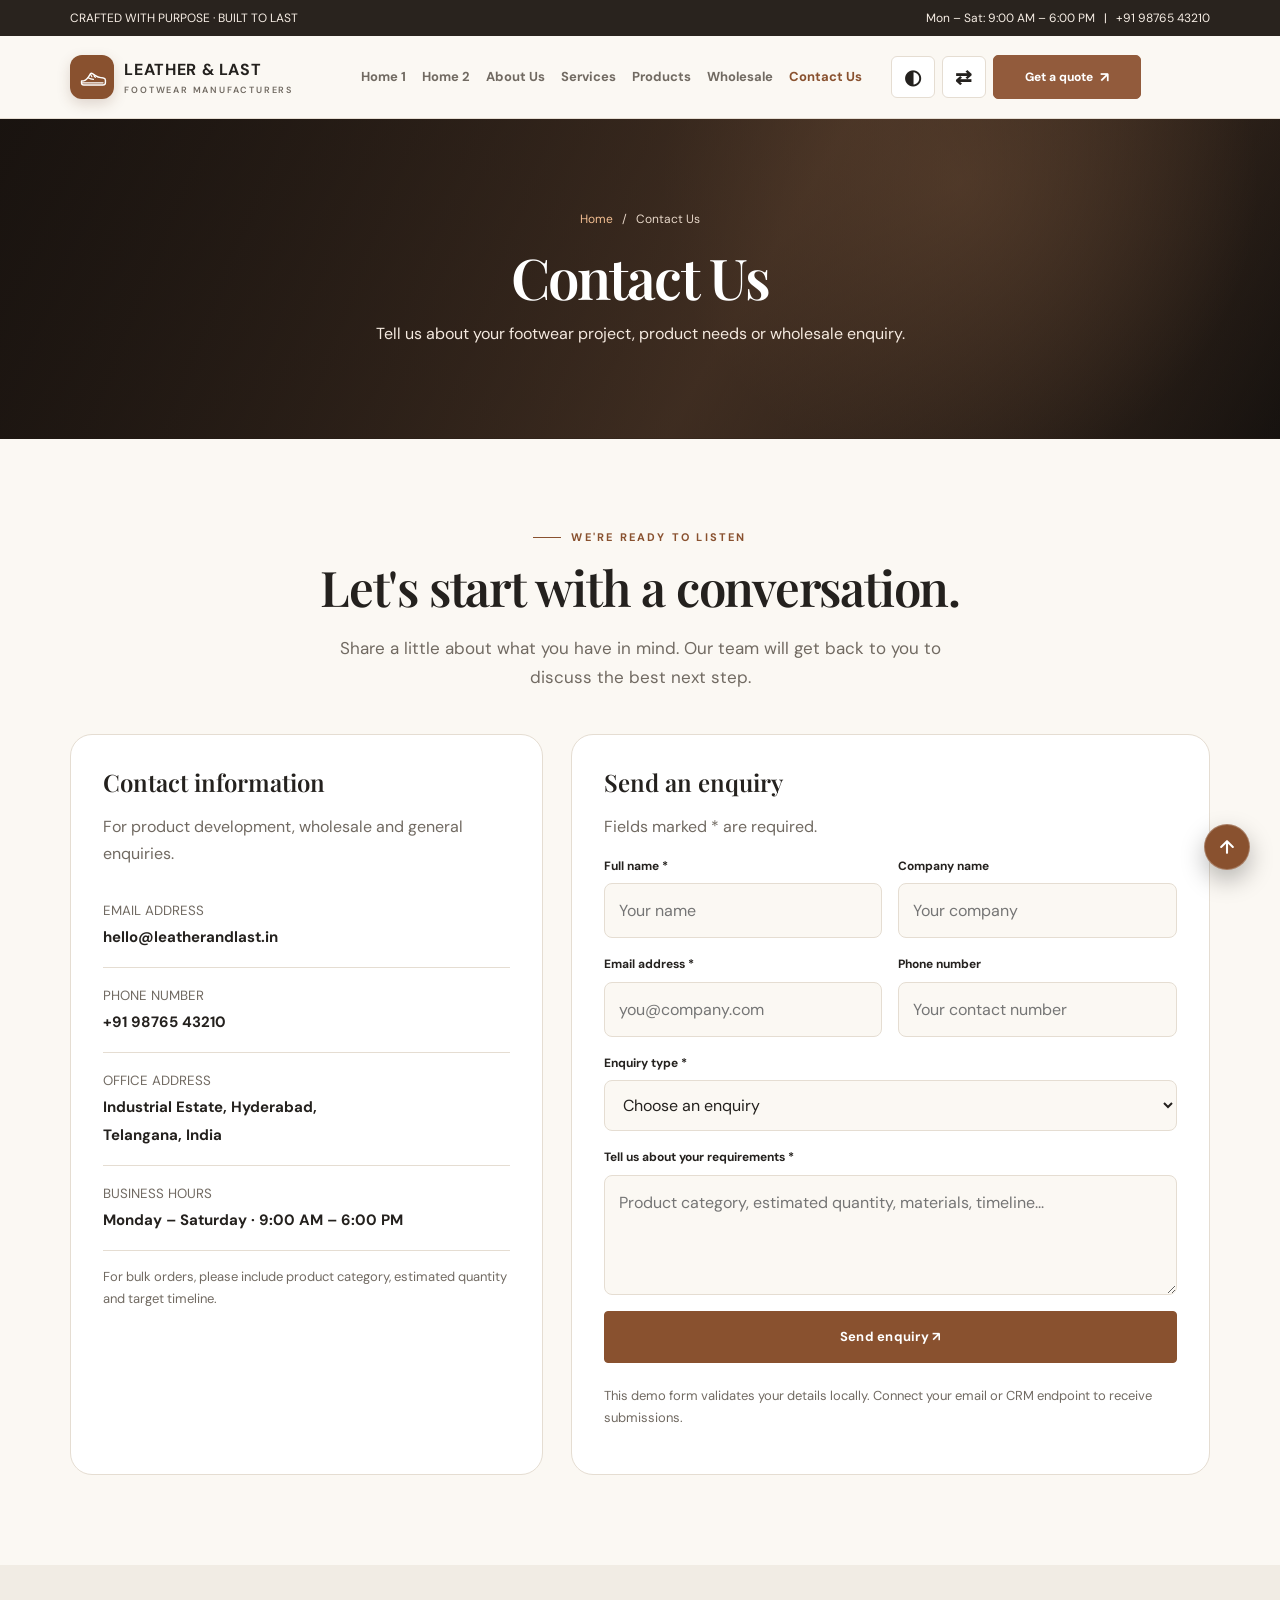
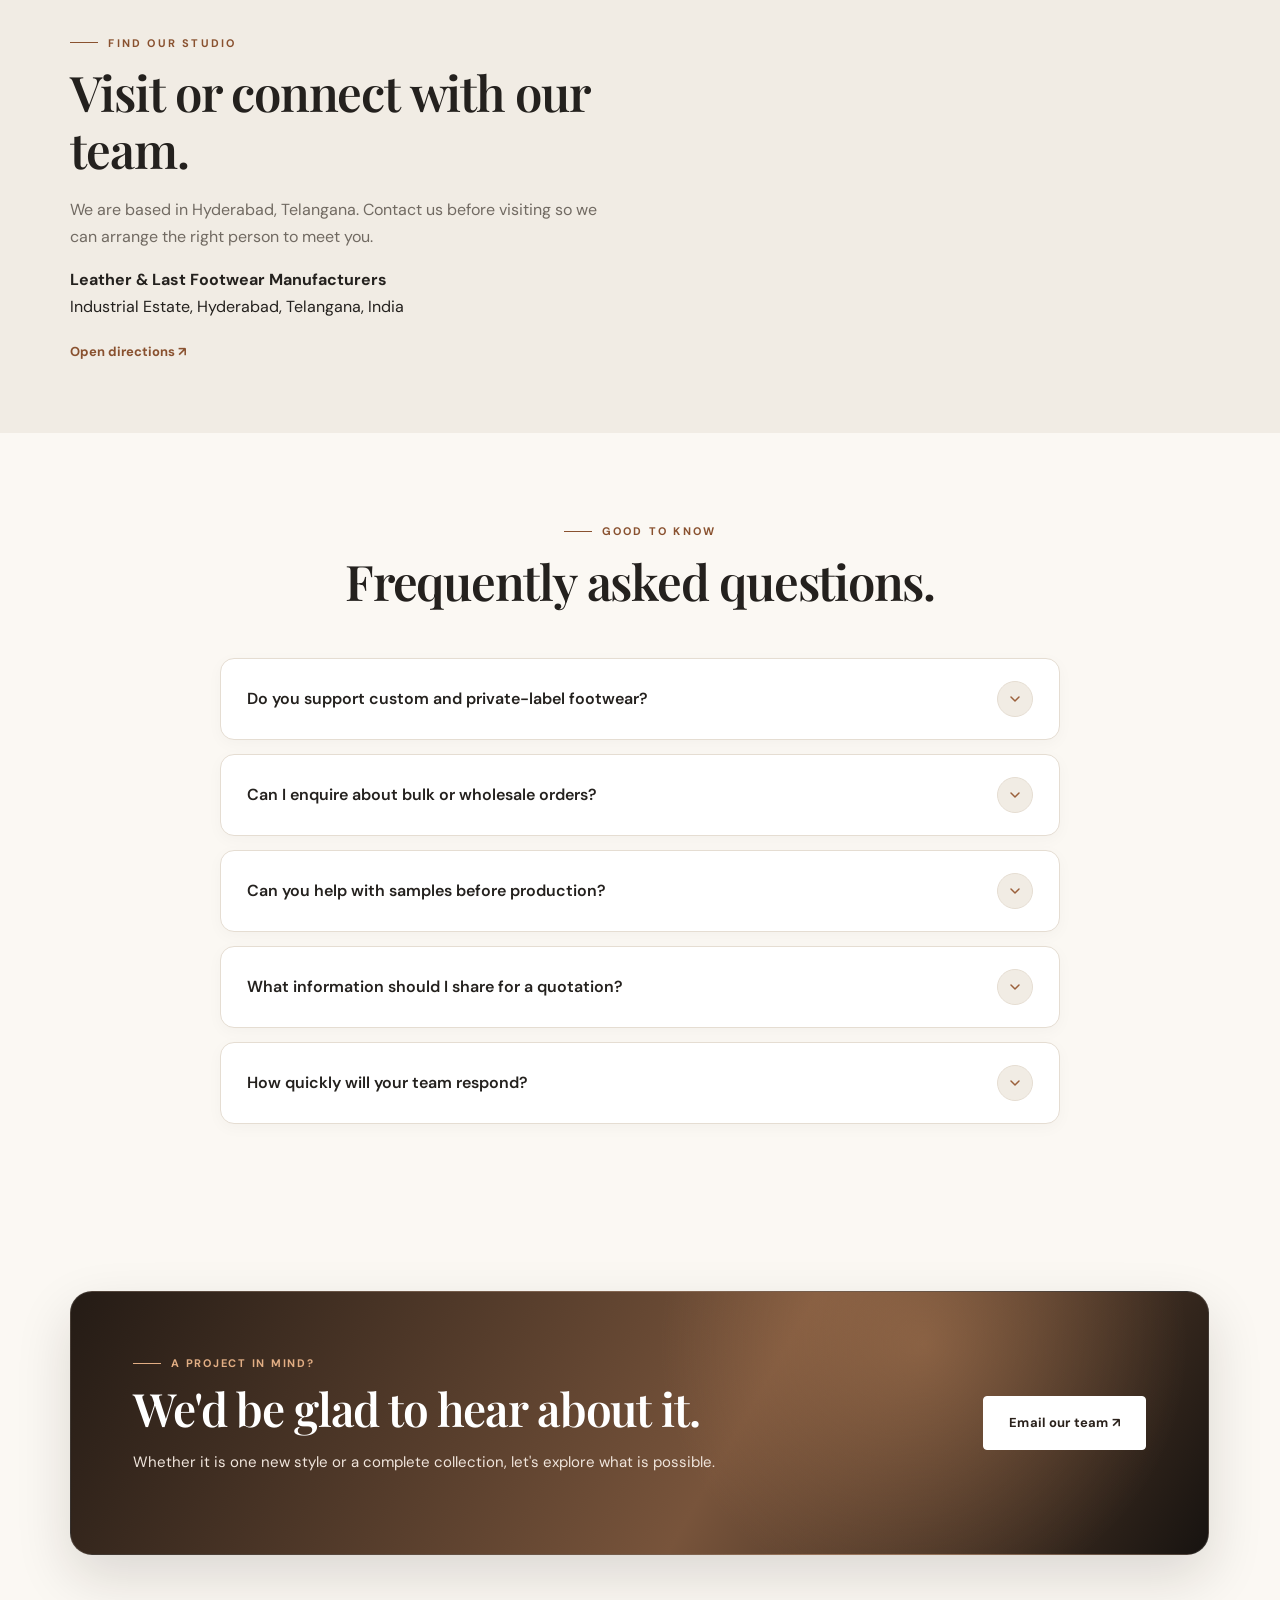
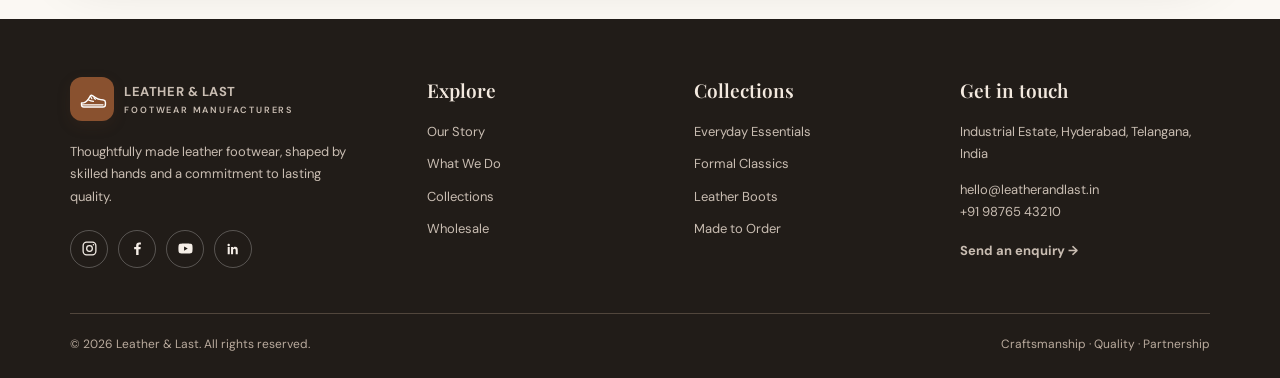
==== contact.html @ 0b6698cc "feat: complete Leather & Last footwear manufacturer website with responsive layouts and curated imag" ====
<!doctype html><html lang="en" dir="ltr"><head><meta charset="utf-8"><meta name="viewport" content="width=device-width,initial-scale=1"><meta name="description" content="Premium leather footwear manufacturer creating crafted collections and wholesale footwear partnerships."><title>Contact Us | Leather &amp; Last</title><link rel="icon" type="image/svg+xml" href="assets/favicon.svg"><link rel="stylesheet" href="assets/style.css"></head><body><div class="topline"><div class="container"><span>CRAFTED WITH PURPOSE · BUILT TO LAST</span><span>Mon – Sat: 9:00 AM – 6:00 PM &nbsp; | &nbsp; +91 98765 43210</span></div></div><header class="header"><div class="container navwrap"><a class="brand" href="index.html"><span class="brandmark" aria-hidden="true"><svg viewBox="0 0 48 48" role="img" focusable="false"><path d="M7 29.5c4.7-.2 8.1-2.4 10.6-6.2l3.1-4.7c.7-1.1 2.1-1.4 3.2-.7l4.7 3.1c2.5 1.7 5.2 2.8 8.2 3.2l4.2.6c1.7.2 3 1.7 3 3.4v3.4c0 2.2-1.8 4-4 4H10.5A3.5 3.5 0 0 1 7 32.1z" fill="none" stroke="currentColor" stroke-width="2.2" stroke-linecap="round" stroke-linejoin="round"/><path d="M17.3 24.2c2.4 1.4 5.3 2.3 8.3 2.6m-4.8-8.1 2.2 4.1m3.3-1.5 2.1 2.4M8.4 32.2h32" fill="none" stroke="currentColor" stroke-width="1.8" stroke-linecap="round"/></svg></span><span>LEATHER &amp; LAST<small>FOOTWEAR MANUFACTURERS</small></span></a><nav class="navlinks" id="navlinks"><a href="index.html" class="">Home 1</a><a href="home-2.html" class="">Home 2</a><a href="about.html" class="">About Us</a><a href="services.html" class="">Services</a><a href="products.html" class="">Products</a><a href="wholesale.html" class="">Wholesale</a><a href="contact.html" class="active">Contact Us</a><div class="nav-menu-tools">
<button class="tool" id="themeBtn" aria-label="Toggle light and dark theme" title="Toggle theme"><span class="tool-symbol" aria-hidden="true">◐</span><span class="tool-label">Theme</span></button>
<button class="tool" id="rtlBtn" aria-label="Switch text direction" title="Switch LTR and RTL"><span class="tool-symbol rtl-symbol" aria-hidden="true">⇄</span><span class="tool-label">LTR / RTL</span></button>
<a class="nav-contact" href="contact.html#contactForm">Get a quote <span>↗</span></a>
</div></nav><div class="navtools"><button class="menu-btn" id="menuBtn" aria-label="Open menu" aria-expanded="false">☰</button></div></div></header><main><section class="page-hero" style="background-image:url('https://images.unsplash.com/photo-1486406146926-c627a92ad1ab?auto=format&fit=crop&w=1800&q=88')"><div class="container"><div class="crumb"><a href="index.html">Home</a> &nbsp; / &nbsp; Contact Us</div><h1 class="display">Contact Us</h1><p>Tell us about your footwear project, product needs or wholesale enquiry.</p></div></section><section class="section"><div class="container"><div class="section-head center"><span class="eyebrow">WE'RE READY TO LISTEN</span><h2 class="h2">Let's start with a conversation.</h2><p class="lead" style="margin:auto">Share a little about what you have in mind. Our team will get back to you to discuss the best next step.</p></div><div class="contact-grid"><aside class="contact-panel"><h3 class="h3">Contact information</h3><p class="muted">For product development, wholesale and general enquiries.</p><div class="contact-item"><small>EMAIL ADDRESS</small><strong>hello@leatherandlast.in</strong></div><div class="contact-item"><small>PHONE NUMBER</small><strong>+91 98765 43210</strong></div><div class="contact-item"><small>OFFICE ADDRESS</small><strong>Industrial Estate, Hyderabad,<br>Telangana, India</strong></div><div class="contact-item"><small>BUSINESS HOURS</small><strong>Monday – Saturday · 9:00 AM – 6:00 PM</strong></div><p class="notice">For bulk orders, please include product category, estimated quantity and target timeline.</p></aside><div class="form-panel"><h3 class="h3">Send an enquiry</h3><p class="muted">Fields marked * are required.</p><form id="contactForm"><div class="form-grid"><div class="field"><label for="name">Full name *</label><input id="name" name="name" required placeholder="Your name"></div><div class="field"><label for="company">Company name</label><input id="company" name="company" placeholder="Your company"></div><div class="field"><label for="email">Email address *</label><input id="email" name="email" type="email" required placeholder="you@company.com"></div><div class="field"><label for="phone">Phone number</label><input id="phone" name="phone" type="tel" placeholder="Your contact number"></div><div class="field full"><label for="type">Enquiry type *</label><select id="type" name="type" required><option value="">Choose an enquiry</option><option>Product development</option><option>Wholesale / bulk order</option><option>Private label manufacturing</option><option>General enquiry</option></select></div><div class="field full"><label for="message">Tell us about your requirements *</label><textarea id="message" name="message" required placeholder="Product category, estimated quantity, materials, timeline..."></textarea></div><div class="field full"><button class="btn" type="submit">Send enquiry ↗</button><p id="formStatus" class="notice" aria-live="polite">This demo form validates your details locally. Connect your email or CRM endpoint to receive submissions.</p></div></div></form></div></div></div></section>
<section class="section tight" style="background:var(--surface2)"><div class="container split"><div><span class="eyebrow">FIND OUR STUDIO</span><h2 class="h2">Visit or connect with our team.</h2><p class="muted">We are based in Hyderabad, Telangana. Contact us before visiting so we can arrange the right person to meet you.</p><p><b>Leather &amp; Last Footwear Manufacturers</b><br>Industrial Estate, Hyderabad, Telangana, India</p><a class="link-arrow" href="https://maps.google.com/?q=Industrial+Estate+Hyderabad+Telangana" target="_blank" rel="noopener">Open directions ↗</a></div><iframe class="mapframe" title="Map showing Hyderabad, Telangana" loading="lazy" src="https://maps.google.com/maps?q=Industrial%20Estate%20Hyderabad%20Telangana&t=&z=12&ie=UTF8&iwloc=&output=embed"></iframe></div></section>
<section class="section"><div class="container"><div class="section-head center"><span class="eyebrow">GOOD TO KNOW</span><h2 class="h2">Frequently asked questions.</h2></div><div class="faq"><details><summary>Do you support custom and private-label footwear?</summary><p>Yes. We can discuss product development based on your design brief, reference sample or early concept, including materials and branding details.</p></details><details><summary>Can I enquire about bulk or wholesale orders?</summary><p>Absolutely. Use the enquiry form and select Wholesale / bulk order. Include the product category, estimated quantity and preferred timeline.</p></details><details><summary>Can you help with samples before production?</summary><p>Sampling and product review can be discussed as part of the development process. Requirements depend on the style and specifications.</p></details><details><summary>What information should I share for a quotation?</summary><p>Share product references, materials, size range, estimated quantities, target market and expected delivery window.</p></details><details><summary>How quickly will your team respond?</summary><p>We aim to respond during business hours. Response time may vary depending on the details and scope of your enquiry.</p></details></div></div></section>
<section class="section tight"><div class="container"><div class="cta reveal" style="background-image:linear-gradient(105deg,rgba(25,18,14,.94),rgba(25,18,14,.70)),url('https://images.pexels.com/photos/3184465/pexels-photo-3184465.jpeg?auto=compress&cs=tinysrgb&w=1800');background-position:center;background-size:cover"><div><span class="eyebrow">A PROJECT IN MIND?</span><h2 class="h2" style="color:white">We'd be glad to hear about it.</h2><p>Whether it is one new style or a complete collection, let's explore what is possible.</p></div><a class="btn light" href="mailto:hello@leatherandlast.in">Email our team ↗</a></div></div></section></main><footer class="footer"><div class="container"><div class="footer-grid"><div><a class="brand" href="index.html"><span class="brandmark" aria-hidden="true"><svg viewBox="0 0 48 48" role="img" focusable="false"><path d="M7 29.5c4.7-.2 8.1-2.4 10.6-6.2l3.1-4.7c.7-1.1 2.1-1.4 3.2-.7l4.7 3.1c2.5 1.7 5.2 2.8 8.2 3.2l4.2.6c1.7.2 3 1.7 3 3.4v3.4c0 2.2-1.8 4-4 4H10.5A3.5 3.5 0 0 1 7 32.1z" fill="none" stroke="currentColor" stroke-width="2.2" stroke-linecap="round" stroke-linejoin="round"/><path d="M17.3 24.2c2.4 1.4 5.3 2.3 8.3 2.6m-4.8-8.1 2.2 4.1m3.3-1.5 2.1 2.4M8.4 32.2h32" fill="none" stroke="currentColor" stroke-width="1.8" stroke-linecap="round"/></svg></span><span>LEATHER &amp; LAST<small style="color:#c9bdb2">FOOTWEAR MANUFACTURERS</small></span></a><p style="max-width:290px;margin-top:20px">Thoughtfully made leather footwear, shaped by skilled hands and a commitment to lasting quality.</p><div class="footer-social" aria-label="Social media">
<a href="https://www.instagram.com/" target="_blank" rel="noopener" aria-label="Instagram" title="Instagram"><svg viewBox="0 0 24 24" aria-hidden="true"><rect x="3" y="3" width="18" height="18" rx="5" fill="none" stroke="currentColor" stroke-width="1.8"/><circle cx="12" cy="12" r="4" fill="none" stroke="currentColor" stroke-width="1.8"/><circle cx="17.6" cy="6.7" r="1.1" fill="currentColor"/></svg></a>
<a href="https://www.facebook.com/" target="_blank" rel="noopener" aria-label="Facebook" title="Facebook"><svg viewBox="0 0 24 24" aria-hidden="true"><path fill="currentColor" d="M13.5 21v-8h2.7l.4-3.1h-3.1v-2c0-.9.3-1.5 1.6-1.5h1.7V3.6c-.3 0-1.3-.1-2.5-.1-2.5 0-4.2 1.5-4.2 4.3v2.1H7.3V13h2.8v8z"/></svg></a>
<a href="https://www.youtube.com/" target="_blank" rel="noopener" aria-label="YouTube" title="YouTube"><svg viewBox="0 0 24 24" aria-hidden="true"><path fill="currentColor" d="M21.58 7.19a2.5 2.5 0 0 0-1.76-1.77C18.26 5 12 5 12 5s-6.26 0-7.82.42A2.5 2.5 0 0 0 2.42 7.19C2 8.76 2 12 2 12s0 3.24.42 4.81a2.5 2.5 0 0 0 1.76 1.77C5.74 19 12 19 12 19s6.26 0 7.82-.42a2.5 2.5 0 0 0 1.76-1.77C22 15.24 22 12 22 12s0-3.24-.42-4.81zM10 15V9l5.2 3z"/></svg></a>
<a href="https://www.linkedin.com/" target="_blank" rel="noopener" aria-label="LinkedIn" title="LinkedIn"><svg viewBox="0 0 24 24" aria-hidden="true"><path fill="currentColor" d="M5.2 8.7a1.7 1.7 0 1 0 0-3.4 1.7 1.7 0 0 0 0 3.4ZM3.8 10h2.9v10H3.8zm4.7 0h2.8v1.4h.1c.4-.8 1.4-1.7 2.9-1.7 3.1 0 3.7 2 3.7 4.6V20h-2.9v-5.1c0-1.2 0-2.7-1.7-2.7s-2 1.3-2 2.6V20H8.5z"/></svg></a>
</div></div><div><h3>Explore</h3><div class="footer-links"><a href="about.html">Our Story</a><a href="services.html">What We Do</a><a href="products.html">Collections</a><a href="wholesale.html">Wholesale</a></div></div><div><h3>Collections</h3><div class="footer-links"><a href="products.html">Everyday Essentials</a><a href="products.html">Formal Classics</a><a href="products.html">Leather Boots</a><a href="products.html">Made to Order</a></div></div><div><h3>Get in touch</h3><p>Industrial Estate, Hyderabad, Telangana, India</p><p>hello@leatherandlast.in<br>+91 98765 43210</p><a class="link-arrow" href="contact.html">Send an enquiry →</a></div></div><div class="footer-bottom"><span>© 2026 Leather &amp; Last. All rights reserved.</span><span>Craftsmanship · Quality · Partnership</span><button class="back-to-top" type="button" aria-label="Back to top" title="Back to top"><svg viewBox="0 0 24 24" aria-hidden="true" fill="none" stroke="currentColor" stroke-width="2.5" stroke-linecap="round" stroke-linejoin="round"><path d="M12 19V5m-7 7 7-7 7 7"/></svg></button></div></div></footer><script src="assets/script.js"></script></body></html>
---- assets/style.css ----
@import url('https://fonts.googleapis.com/css2?family=DM+Sans:wght@400;500;600;700&family=Playfair+Display:wght@500;600;700&display=swap');
:root{--bg:#fbf8f3;--surface:#fff;--surface2:#f1ece4;--text:#24211e;--muted:#716a62;--line:#e5ddd2;--accent:#9b603b;--accent2:#c58b5f;--nav:#fbf8f3;--shadow:0 18px 50px rgba(45,31,20,.10);--radius:22px}*{box-sizing:border-box}html{scroll-behavior:smooth;scroll-padding-top:90px}body{margin:0;background:var(--bg);color:var(--text);font:16px/1.7 'DM Sans',sans-serif;transition:background .25s,color .25s}body.dark{--bg:#171614;--surface:#22201d;--surface2:#2b2824;--text:#f6f0e8;--muted:#c0b5a8;--line:#3c3731;--nav:#1c1a17;--shadow:0 18px 50px rgba(0,0,0,.28);--accent:#d39a70;--accent2:#e3b28d}body[dir=rtl]{font-family:'DM Sans',sans-serif}a{color:inherit;text-decoration:none}img{display:block;max-width:100%;width:100%;object-fit:cover}button,input,textarea,select{font:inherit}.container{width:min(1160px,calc(100% - 44px));margin:auto}.topline{background:#29231e;color:#f7eee5;font-size:12px;padding:8px 0}.topline .container{display:flex;justify-content:space-between;gap:20px}.header{position:sticky;top:0;z-index:50;background:var(--nav);border-bottom:1px solid var(--line);backdrop-filter:blur(16px)}.navwrap{height:82px;display:flex;align-items:center;justify-content:space-between;gap:20px}.brand{display:flex;align-items:center;gap:11px;font-weight:700;letter-spacing:.04em}.brandmark{width:42px;height:42px;border-radius:50%;display:grid;place-items:center;background:var(--accent);color:white;font-family:Georgia;font-size:21px}.brand small{display:block;font-size:9px;letter-spacing:.2em;color:var(--muted);font-weight:600}.navlinks{display:flex;align-items:center;gap:24px;font-size:13px;font-weight:700}.navlinks a{color:var(--muted);transition:.2s}.navlinks a:hover,.navlinks a.active{color:var(--accent)}.navtools{display:flex;align-items:center;gap:8px}.tool,.menu-btn{border:1px solid var(--line);background:var(--surface);color:var(--text);border-radius:50px;padding:9px 12px;cursor:pointer;font-size:12px}.menu-btn{display:none}.btn{display:inline-flex;align-items:center;justify-content:center;gap:10px;padding:14px 22px;border-radius:4px;background:var(--accent);color:#fff;border:1px solid var(--accent);font-weight:700;font-size:13px;letter-spacing:.02em;transition:.25s;cursor:pointer}.btn:hover{background:var(--text);border-color:var(--text);transform:translateY(-2px)}.btn.outline{background:transparent;color:var(--text);border-color:var(--line)}.btn.light{background:#fff;color:#2a211b;border-color:#fff}.eyebrow{color:var(--accent);font-size:11px;font-weight:700;letter-spacing:.2em;text-transform:uppercase;display:flex;align-items:center;gap:10px}.eyebrow:before{content:'';width:28px;height:1px;background:currentColor}.center{text-align:center}.center .eyebrow{justify-content:center}.display{font:600 clamp(42px,6vw,76px)/1.08 'Playfair Display',serif;letter-spacing:-.035em;margin:18px 0}.h2{font:600 clamp(32px,4vw,49px)/1.16 'Playfair Display',serif;letter-spacing:-.025em;margin:12px 0 18px}.h3{font:600 24px/1.25 'Playfair Display',serif;margin:0 0 10px}.lead{font-size:17px;color:var(--muted);max-width:650px}.muted{color:var(--muted)}.section{padding:94px 0}.section.tight{padding:66px 0}.section-head{max-width:720px;margin-bottom:42px}.section-head.center{margin-left:auto;margin-right:auto}.hero{min-height:680px;display:flex;align-items:center;position:relative;color:white;background-size:cover;background-position:center;isolation:isolate}.hero:before{content:'';position:absolute;inset:0;background:linear-gradient(90deg,rgba(20,16,13,.82),rgba(20,16,13,.22));z-index:-1}.hero-content{max-width:710px;padding:100px 0}.hero .eyebrow{color:#e7b58d}.hero p{color:#eee2d7;max-width:560px;font-size:18px;margin:22px 0 32px}.hero .display{max-width:760px}.hero-actions{display:flex;gap:12px;flex-wrap:wrap}.hero-note{position:absolute;right:5%;bottom:44px;border-left:1px solid rgba(255,255,255,.55);padding-left:18px;font-size:12px;color:#f2e8df}.grid{display:grid;gap:24px}.grid.two{grid-template-columns:repeat(2,1fr)}.grid.three{grid-template-columns:repeat(3,1fr)}.grid.four{grid-template-columns:repeat(4,1fr)}.split{display:grid;grid-template-columns:1fr 1fr;gap:70px;align-items:center}.photo{border-radius:var(--radius);overflow:hidden;position:relative;box-shadow:var(--shadow)}.photo img{height:100%;min-height:390px;transition:transform .7s}.photo:hover img{transform:scale(1.04)}.photo.tall img{min-height:560px}.photo-caption{position:absolute;bottom:18px;left:18px;background:rgba(25,20,16,.82);color:white;padding:12px 16px;font-size:12px;letter-spacing:.06em}.card{background:var(--surface);border:1px solid var(--line);border-radius:var(--radius);overflow:hidden;box-shadow:var(--shadow);transition:transform .3s,border .3s}.card:hover{transform:translateY(-7px);border-color:var(--accent2)}.card img{height:245px}.card-body{padding:24px}.card-body p{color:var(--muted);margin:0 0 16px}.tag{font-size:10px;text-transform:uppercase;letter-spacing:.15em;color:var(--accent);font-weight:700}.link-arrow{color:var(--accent);font-size:13px;font-weight:700}.statband{background:var(--surface2);border-block:1px solid var(--line)}.stats{display:grid;grid-template-columns:repeat(4,1fr);gap:20px;padding:35px 0}.stat strong{font:600 42px 'Playfair Display';display:block}.stat span{font-size:12px;color:var(--muted);text-transform:uppercase;letter-spacing:.1em}.quote{font:italic 23px/1.5 'Playfair Display';max-width:800px;margin:0 auto 22px}.avatar{width:46px;height:46px;border-radius:50%;object-fit:cover}.testimonial{padding:36px;background:var(--surface2);border-radius:var(--radius);text-align:center}.cta{background:linear-gradient(110deg,rgba(31,23,18,.92),rgba(31,23,18,.62)),url(https://images.unsplash.com/photo-1586528116311-ad8dd3c8310d?auto=format&fit=crop&w=1200&q=85) center/cover;color:white;border-radius:var(--radius);padding:58px;display:flex;justify-content:space-between;align-items:center;gap:30px}.cta p{color:#e7d8cb;max-width:550px}.page-hero{min-height:350px;display:grid;place-items:center;text-align:center;color:white;background-size:cover;background-position:center;position:relative;isolation:isolate}.page-hero:before{content:'';position:absolute;inset:0;background:rgba(25,18,13,.66);z-index:-1}.page-hero .display{font-size:clamp(40px,5vw,60px);margin:10px 0}.crumb{font-size:12px;color:#e7d7c9}.crumb a{color:#f1bd91}.process{display:grid;grid-template-columns:repeat(4,1fr);gap:18px}.step{padding:26px;border-top:2px solid var(--accent);background:var(--surface)}.step b{font:600 34px 'Playfair Display';color:var(--accent2)}.step p{color:var(--muted);font-size:14px}.feature{display:flex;gap:17px;padding:20px 0;border-bottom:1px solid var(--line)}.feature-icon{width:48px;height:48px;flex:none;border-radius:50%;background:var(--surface2);display:grid;place-items:center;color:var(--accent);font-size:20px}.feature h3{font-size:18px;margin:0 0 5px}.feature p{margin:0;color:var(--muted);font-size:14px}.faq{max-width:850px;margin:auto}.faq details{background:var(--surface);border:1px solid var(--line);border-radius:12px;margin:12px 0;padding:19px 22px}.faq summary{font-weight:700;cursor:pointer}.faq details p{color:var(--muted);margin-bottom:0}.contact-grid{display:grid;grid-template-columns:.85fr 1.15fr;gap:28px}.contact-panel,.form-panel{background:var(--surface);border:1px solid var(--line);border-radius:var(--radius);padding:32px}.contact-item{padding:17px 0;border-bottom:1px solid var(--line)}.contact-item small{color:var(--muted);display:block}.contact-item strong{font-size:15px}.form-grid{display:grid;grid-template-columns:1fr 1fr;gap:16px}.field{display:flex;flex-direction:column;gap:7px}.field.full{grid-column:1/-1}.field label{font-size:12px;font-weight:700}.field input,.field textarea,.field select{width:100%;padding:13px 14px;border-radius:8px;border:1px solid var(--line);background:var(--bg);color:var(--text);outline:none}.field input:focus,.field textarea:focus{border-color:var(--accent)}.field textarea{min-height:120px;resize:vertical}.mapframe{width:100%;height:340px;border:0;border-radius:var(--radius);filter:grayscale(.25)}.footer{background:#211c18;color:#f3e9df;padding:68px 0 24px}.footer-grid{display:grid;grid-template-columns:1.4fr 1fr 1fr 1.1fr;gap:40px}.footer p,.footer a{color:#c9bdb2;font-size:13px}.footer h3{font:600 19px 'Playfair Display';margin:0 0 18px}.footer-links{display:grid;gap:10px}.footer-bottom{border-top:1px solid #51463c;margin-top:45px;padding-top:20px;display:flex;justify-content:space-between;color:#b9aa9d;font-size:12px}.reveal{opacity:0;transform:translateY(22px);transition:opacity .7s,transform .7s}.reveal.visible{opacity:1;transform:none}.badge{display:inline-block;background:var(--surface2);padding:6px 10px;border-radius:50px;font-size:11px;color:var(--accent);font-weight:700}.product-price{color:var(--accent);font-weight:700}.image-strip{display:grid;grid-template-columns:1.3fr .8fr .8fr;gap:15px}.image-strip img{height:260px;border-radius:15px}.image-strip img:first-child{height:360px}.notice{margin-top:15px;font-size:13px;color:var(--muted)}
@media(max-width:1000px){.navlinks{gap:13px;font-size:12px}.navtools .tool{padding:8px}.split{gap:35px}.footer-grid{grid-template-columns:repeat(2,1fr)}}
@media(max-width:780px){.topline{display:none}.navwrap{height:72px}.menu-btn{display:inline-flex}.navlinks{display:none;position:absolute;top:72px;left:0;right:0;background:var(--nav);padding:18px 24px 25px;border-bottom:1px solid var(--line);flex-direction:column;align-items:stretch;gap:0;box-shadow:var(--shadow)}.navlinks.open{display:flex}.navlinks a{padding:12px 0;border-bottom:1px solid var(--line)}.navtools{margin-left:auto}.navtools .tool{font-size:11px}.hero{min-height:600px}.hero-content{padding:75px 0}.hero-note{display:none}.section{padding:70px 0}.grid.three,.grid.four{grid-template-columns:repeat(2,1fr)}.split{grid-template-columns:1fr;gap:30px}.photo img,.photo.tall img{min-height:300px;max-height:420px}.stats{grid-template-columns:repeat(2,1fr)}.process{grid-template-columns:repeat(2,1fr)}.contact-grid{grid-template-columns:1fr}.cta{padding:35px;display:block}.cta .btn{margin-top:10px}.page-hero{min-height:300px}}
@media(max-width:520px){.container{width:min(100% - 30px,1160px)}.brand{font-size:12px}.brandmark{width:36px;height:36px}.navtools{gap:5px}.navtools .tool{padding:8px}.grid.two,.grid.three,.grid.four{grid-template-columns:1fr}.card img{height:230px}.display{font-size:43px}.hero p{font-size:16px}.hero-actions .btn{width:100%}.stats{gap:10px}.stat strong{font-size:34px}.process{grid-template-columns:1fr}.form-grid{grid-template-columns:1fr}.field.full{grid-column:auto}.footer-grid{grid-template-columns:1fr;gap:28px}.footer-bottom{display:block;line-height:2}.image-strip{grid-template-columns:1fr 1fr}.image-strip img,.image-strip img:first-child{height:180px}.image-strip img:first-child{grid-column:1/-1}.contact-panel,.form-panel{padding:23px}.section-head{margin-bottom:28px}}
body[dir=rtl] .eyebrow:before{order:2}body[dir=rtl] .hero:before{background:linear-gradient(270deg,rgba(20,16,13,.82),rgba(20,16,13,.22))}body[dir=rtl] .photo-caption{left:auto;right:18px}body[dir=rtl] .hero-note{right:auto;left:5%;border-left:0;border-right:1px solid rgba(255,255,255,.55);padding-left:0;padding-right:18px}body[dir=rtl] .brand{letter-spacing:0}

/* PREMIUM REFINEMENT LAYER */
:root{--accent:#89512f;--accent2:#c58b5f}
body.dark{--accent:#dfa77f;--accent2:#efc39f}
.hero{overflow:hidden;background-attachment:scroll}
.hero:after{content:"";position:absolute;inset:0;z-index:-1;pointer-events:none;background:linear-gradient(135deg,rgba(12,10,8,.22),transparent 55%)}
.hero-content{position:relative;z-index:1}
.hero-content .eyebrow{animation:fadeSlide .8s both}
.hero-title-one{animation:heroRise 1.05s cubic-bezier(.2,.8,.2,1) .12s both;text-wrap:balance;text-shadow:0 8px 34px rgba(0,0,0,.26)}
.hero-title-two{animation:heroReveal 1.2s cubic-bezier(.16,1,.3,1) .12s both;text-wrap:balance;text-shadow:0 10px 42px rgba(0,0,0,.3)}
.hero-content p{animation:fadeSlide .9s .35s both}
.hero-actions{animation:fadeSlide .9s .48s both}
@keyframes heroRise{from{opacity:0;transform:translateY(55px) scale(.97);filter:blur(8px)}to{opacity:1;transform:none;filter:blur(0)}}
@keyframes heroReveal{0%{opacity:0;clip-path:inset(0 0 100% 0);transform:translateY(25px)}100%{opacity:1;clip-path:inset(0);transform:none}}
@keyframes fadeSlide{from{opacity:0;transform:translateY(18px)}to{opacity:1;transform:none}}
.brand-promise{background:#211c18;color:#f4e8dc;padding:16px 0;letter-spacing:.16em;font-size:10px;font-weight:700}
.brand-promise .container{display:flex;justify-content:center;align-items:center;gap:32px;flex-wrap:wrap}
.brand-promise i{height:4px;width:4px;background:#c58b5f;border-radius:50%}
.brand-promise.alt{background:var(--surface2);color:var(--text);border-bottom:1px solid var(--line)}
.reveal{transition-delay:var(--reveal-delay,0ms);will-change:transform,opacity}
.card img,.photo img,.service-feature img{filter:saturate(1.04) contrast(1.02)}
.card:hover img{transform:scale(1.055)}
.product-toolbar{display:flex;justify-content:space-between;align-items:center;gap:20px;margin:0 0 28px;padding:20px 24px;border:1px solid var(--line);border-radius:16px;background:var(--surface2)}
.product-toolbar p{margin:4px 0 0;font-size:13px}
.product-image{position:relative;overflow:hidden;background:linear-gradient(135deg,#b58b6b,#33251d)}
.product-image img{height:270px;transition:transform .8s cubic-bezier(.2,.7,.2,1)}
.product-card:hover .product-image img{transform:scale(1.07)}
.product-index{position:absolute;top:16px;left:16px;background:rgba(27,21,17,.82);color:#fff;border:1px solid rgba(255,255,255,.25);padding:7px 11px;font-size:10px;letter-spacing:.14em}
.product-actions{display:flex;justify-content:space-between;align-items:center;gap:12px;flex-wrap:wrap;margin-top:20px}
.product-actions .btn{padding:11px 15px;font-size:12px}
.cart-count{display:inline-grid;place-items:center;min-width:22px;height:22px;padding:0 5px;background:#fff;color:#38251a;border-radius:30px;font-size:11px}
.cart-backdrop{position:fixed;inset:0;background:rgba(12,10,8,.55);z-index:100;opacity:0;visibility:hidden;transition:.3s}
.cart-backdrop.open{opacity:1;visibility:visible}
.cart-drawer{position:fixed;z-index:101;right:0;top:0;width:min(460px,100%);height:100dvh;background:var(--surface);color:var(--text);padding:30px;display:flex;flex-direction:column;transform:translateX(105%);transition:transform .38s cubic-bezier(.2,.8,.2,1);box-shadow:-20px 0 70px rgba(0,0,0,.2)}
.cart-drawer.open{transform:translateX(0)}
.cart-head{display:flex;justify-content:space-between;align-items:center;gap:20px}
.cart-head .h2{font-size:32px;margin:5px 0}
.cart-close{width:42px;height:42px;border-radius:50%;border:1px solid var(--line);background:var(--surface2);color:var(--text);font-size:27px;cursor:pointer}
.cart-items{flex:1;overflow:auto;margin:24px 0;border-block:1px solid var(--line)}
.cart-line{display:flex;justify-content:space-between;align-items:center;gap:14px;padding:18px 0;border-bottom:1px solid var(--line)}
.cart-line strong,.cart-line small{display:block}.cart-line small{color:var(--muted);font-size:11px;margin-top:3px}
.qty-control{display:flex;align-items:center;gap:8px}.qty-control button{width:28px;height:28px;border-radius:50%;border:1px solid var(--line);background:var(--surface2);color:var(--text);cursor:pointer}.qty-control .remove-item{font-size:18px;color:#b34c3c}
.cart-foot{display:grid;gap:10px}.cart-foot .btn{width:100%}.cart-lock{overflow:hidden}
.service-feature-grid{display:grid;gap:28px}
.service-feature{display:grid;grid-template-columns:1fr 1fr;gap:42px;align-items:center;background:var(--surface);border:1px solid var(--line);border-radius:24px;overflow:hidden;box-shadow:var(--shadow)}
.service-feature.reverse img{order:2}.service-feature img{height:360px;min-height:100%;object-fit:cover;transition:transform .7s}.service-feature:hover img{transform:scale(1.035)}
.service-feature>div{padding:32px 42px 32px 0}.service-feature.reverse>div{padding:32px 0 32px 42px}
.service-feature p{color:var(--muted);line-height:1.85}
.image-fallback{background:radial-gradient(circle at 25% 25%,rgba(235,199,165,.6),transparent 35%),linear-gradient(135deg,#4c382b,#a47b5a 52%,#241d18)!important;min-height:220px;position:relative;overflow:hidden}
.image-fallback:after{content:"LEATHER & LAST  ·  CRAFTED WITH CARE";position:absolute;inset:auto 18px 18px;color:rgba(255,255,255,.86);font-size:10px;letter-spacing:.2em;font-weight:700}
.image-failed{display:none!important}
.page-hero{background-position:center 45%;background-size:cover}
.page-hero .container{position:relative;z-index:1}
.btn:focus-visible,.tool:focus-visible,.cart-close:focus-visible{outline:3px solid var(--accent2);outline-offset:3px}
@media(max-width:780px){.brand-promise .container{gap:12px;font-size:9px}.product-toolbar{align-items:flex-start;flex-direction:column}.product-toolbar .btn{width:100%}.service-feature,.service-feature.reverse{grid-template-columns:1fr;gap:0}.service-feature.reverse img{order:0}.service-feature img{height:250px}.service-feature>div,.service-feature.reverse>div{padding:25px}.cart-drawer{padding:22px}.product-actions{align-items:stretch}.product-actions .btn{width:100%}}
@media(prefers-reduced-motion:reduce){*,*::before,*::after{scroll-behavior:auto!important;animation-duration:.01ms!important;animation-iteration-count:1!important;transition-duration:.01ms!important}.reveal{opacity:1;transform:none}}
.hero,.page-hero{background-color:#3c2a1e;background-image:linear-gradient(120deg,#211811,#77543b 58%,#171310)}

/* ===== Premium footwear refinement ===== */
:root{--ink:#241b16;--gold:#b7865d;--gold2:#d7b18b;--paper:#f7f3ee;--motion-line:rgba(183,134,93,.28)}
body{overflow-x:hidden}
.navwrap{gap:14px}.navlinks{gap:clamp(10px,1.25vw,20px)}.navlinks a{white-space:nowrap}.navtools{display:flex;align-items:center;gap:8px;flex-shrink:0}.tool,.nav-contact{height:42px;width:106px;min-width:106px;padding:0 10px;display:inline-flex;align-items:center;justify-content:center;gap:7px;border-radius:4px;font-size:11px;font-weight:700;letter-spacing:.035em;white-space:nowrap}.nav-contact{min-width:106px;background:var(--accent);color:#fff;border:1px solid var(--accent);text-decoration:none;transition:.25s}.nav-contact:hover{transform:translateY(-2px);filter:brightness(1.08)}
.hero-luxe{position:relative;isolation:isolate;min-height:700px;padding:76px 0 32px;background:var(--surface2)!important;color:var(--text);overflow:hidden}.hero-luxe:before{content:"";position:absolute;inset:0;z-index:-1;background:radial-gradient(circle at 75% 25%,rgba(183,134,93,.18),transparent 34%),linear-gradient(135deg,rgba(255,255,255,.25),transparent 50%)}.hero-luxe .container{position:relative;z-index:1}.hero-luxe-grid{display:grid;grid-template-columns:.95fr 1.05fr;align-items:center;gap:44px;min-height:570px}.hero-luxe .hero-content{max-width:620px}.hero-luxe .eyebrow{display:flex;align-items:center;gap:12px;color:var(--accent);font-size:10px;letter-spacing:.22em;font-weight:800}.eyebrow-line{width:34px;height:1px;background:var(--accent);display:inline-block}.hero-kicker{font-size:11px!important;letter-spacing:.2em!important;font-weight:800;color:var(--muted)!important;margin:32px 0 10px!important}.hero-luxe .display{font-family:Georgia,'Times New Roman',serif;font-weight:500;letter-spacing:-.065em;line-height:.91;font-size:clamp(60px,7vw,104px);margin:0 0 24px;max-width:720px}.hero-luxe .display em,.motion-copy h2 em,.kinetic-copy h2 em{color:var(--accent);font-style:italic;font-weight:400}.hero-description{max-width:510px;color:var(--muted);font-size:16px;line-height:1.85;margin:0 0 30px}.hero-actions{display:flex;align-items:center;gap:25px;flex-wrap:wrap}.hero-actions .btn{min-height:52px;padding-inline:24px}.text-cta{font-size:12px;font-weight:800;color:var(--text);text-decoration:none;display:inline-flex;gap:12px;align-items:center}.text-cta span{font-size:19px;transition:transform .25s}.text-cta:hover span{transform:translateX(5px)}.hero-proof{display:flex;gap:22px;flex-wrap:wrap;margin-top:54px;padding-top:18px;border-top:1px solid var(--line)}.hero-proof span{font-size:9px;letter-spacing:.1em;color:var(--muted);font-weight:700}.hero-proof b{color:var(--accent);margin-right:7px}.hero-art{position:relative;min-height:540px}.hero-image-main{position:absolute;inset:0 7% 4% 13%;overflow:hidden;border-radius:46% 46% 5px 5px;box-shadow:0 35px 70px rgba(36,27,22,.2);animation:heroImageFloat 8s ease-in-out infinite}.hero-image-main img,.hero-image-float img,.hero-two-image img,.hero-two-image-small img{width:100%;height:100%;object-fit:cover;display:block}.hero-image-main:after,.hero-two-image:after{content:"";position:absolute;inset:0;background:linear-gradient(180deg,transparent 55%,rgba(20,14,10,.25))}.hero-image-float{position:absolute;z-index:2;width:34%;height:190px;overflow:hidden;border:7px solid var(--surface2);box-shadow:0 18px 40px rgba(0,0,0,.18)}.float-top{right:0;top:9%;animation:floatSoft 6s ease-in-out infinite}.float-bottom{left:0;bottom:8%;animation:floatSoft 7s ease-in-out infinite reverse}.hero-stamp{position:absolute;z-index:3;right:3%;bottom:13%;width:104px;height:104px;border-radius:50%;display:flex;flex-direction:column;align-items:center;justify-content:center;background:var(--accent);color:white;box-shadow:0 12px 28px rgba(0,0,0,.2);transform:rotate(11deg);animation:stampPulse 4s ease-in-out infinite}.hero-stamp span{font-size:8px;letter-spacing:.2em}.hero-stamp b{font:700 24px Georgia}.hero-art-caption{position:absolute;right:0;top:1%;writing-mode:vertical-rl;font-size:9px;letter-spacing:.22em;color:var(--muted)}.hero-bottom-rule{display:flex;justify-content:space-between;border-top:1px solid var(--line);padding-top:15px;margin-top:18px;font-size:9px;letter-spacing:.16em;color:var(--muted);font-weight:800}
.hero-home-two{background:var(--surface)!important;padding-top:48px}.hero-two-top{display:flex;justify-content:space-between;align-items:center;border-bottom:1px solid var(--line);padding-bottom:20px}.hero-edition{font-size:9px;letter-spacing:.18em;color:var(--muted)}.hero-two-layout{display:grid;grid-template-columns:.9fr 1.1fr;align-items:center;gap:50px;padding:48px 0 42px}.hero-two-title{position:relative;z-index:2}.hero-two-title .hero-kicker{margin-top:0!important}.hero-two-title .display{font-size:clamp(66px,8vw,116px);line-height:.86}.hero-two-visual{position:relative;height:480px}.hero-two-image{position:absolute;inset:0 0 0 12%;overflow:hidden;border-radius:3px 3px 110px 3px;box-shadow:0 30px 65px rgba(0,0,0,.18);animation:heroImageFloat 9s ease-in-out infinite}.hero-two-image-small{position:absolute;left:0;bottom:8%;width:35%;height:190px;border:8px solid var(--surface);overflow:hidden;box-shadow:0 18px 38px rgba(0,0,0,.2);animation:floatSoft 7s ease-in-out infinite}.hero-two-note{position:absolute;right:-15px;top:12%;width:135px;height:135px;background:var(--accent);color:#fff;display:flex;flex-direction:column;align-items:center;justify-content:center;gap:5px;transform:rotate(5deg);box-shadow:0 18px 40px rgba(0,0,0,.18);animation:stampPulse 5s ease-in-out infinite}.hero-two-note b,.hero-two-note span{font-size:9px;letter-spacing:.14em}.hero-two-note i{font-style:normal;font-size:23px;margin-top:5px}.hero-two-footer{display:flex;justify-content:space-between;gap:12px;border-top:1px solid var(--line);padding-top:19px;color:var(--muted);font-size:9px;font-weight:800;letter-spacing:.14em;flex-wrap:wrap}
.motion-showcase{position:relative;padding:100px 0 0;background:var(--surface2);overflow:hidden}.motion-showcase-grid{display:grid;grid-template-columns:1fr 1fr;align-items:center;gap:60px;min-height:410px}.motion-copy{max-width:560px}.motion-copy h2,.kinetic-copy h2{font:500 clamp(42px,5vw,68px)/1 Georgia,serif;letter-spacing:-.05em;margin:18px 0 24px}.motion-copy p,.kinetic-copy p{color:var(--muted);line-height:1.9;max-width:520px;margin-bottom:28px}.craft-orbit{height:380px;max-width:440px;width:100%;margin:auto;position:relative;display:grid;place-items:center}.orbit{position:absolute;border:1px solid var(--motion-line);border-radius:50%;animation:orbitSpin 24s linear infinite}.orbit-a{width:300px;height:300px}.orbit-b{width:390px;height:390px;border-style:dashed;animation-direction:reverse;animation-duration:34s}.orbit-core{width:170px;height:170px;border-radius:50%;background:var(--accent);color:white;display:flex;flex-direction:column;align-items:center;justify-content:center;box-shadow:0 20px 50px rgba(90,54,32,.25);animation:corePulse 4s ease-in-out infinite}.orbit-core span{font-size:9px;letter-spacing:.2em}.orbit-core b{font:700 32px Georgia}.orbit-chip{position:absolute;padding:10px 14px;background:var(--surface);border:1px solid var(--line);box-shadow:var(--shadow);font-size:9px;letter-spacing:.1em;font-weight:800;animation:chipFloat 5s ease-in-out infinite}.chip-one{top:8%;left:18%}.chip-two{right:1%;top:47%;animation-delay:-1.5s}.chip-three{left:13%;bottom:7%;animation-delay:-3s}.moving-word-track{margin-top:70px;border-block:1px solid var(--line);overflow:hidden;padding:17px 0;color:var(--accent);white-space:nowrap}.moving-word-inner{display:flex;align-items:center;justify-content:space-around;gap:34px;width:max-content;animation:marquee 32s linear infinite;font:500 22px Georgia,serif;letter-spacing:.13em}.moving-word-inner i{font-style:normal;font-size:15px;color:var(--gold2)}.moving-word-track:hover .moving-word-inner{animation-play-state:paused}
.value-motion-section{overflow:hidden}.value-motion-section .section-head{max-width:760px;margin:0 auto 46px}.value-motion-grid{display:grid;grid-template-columns:repeat(3,1fr);gap:18px}.value-motion-card{position:relative;min-height:300px;padding:32px;background:var(--surface2);border:1px solid var(--line);overflow:hidden;transition:transform .45s,box-shadow .45s}.value-motion-card:before{content:"";position:absolute;width:180px;height:180px;border:1px solid var(--motion-line);border-radius:50%;right:-70px;top:-70px;transition:transform .7s}.value-motion-card:hover{transform:translateY(-10px);box-shadow:var(--shadow)}.value-motion-card:hover:before{transform:scale(1.6)}.vm-number{position:absolute;right:25px;top:24px;font:italic 28px Georgia;color:var(--accent);opacity:.65}.vm-symbol{font:48px Georgia;color:var(--accent);margin-bottom:26px;animation:symbolDrift 5s ease-in-out infinite}.vm-two .vm-symbol{animation-delay:-1.7s}.vm-three .vm-symbol{animation-delay:-3s}.value-motion-card .tag{display:block;margin-bottom:10px}.value-motion-card p{color:var(--muted);line-height:1.8}.vm-line{position:absolute;left:0;bottom:0;width:100%;height:3px;background:var(--line);overflow:hidden}.vm-line:after{content:"";display:block;width:40%;height:100%;background:var(--accent);animation:lineTravel 4s ease-in-out infinite alternate}.track-light{margin-top:60px}.reverse-track{animation-direction:reverse}
.kinetic-section{overflow:hidden;background:var(--surface2)}.kinetic-layout{display:grid;grid-template-columns:1fr 1fr;align-items:center;gap:50px}.kinetic-diagram{height:430px;position:relative;display:grid;place-items:center}.kinetic-ring{position:absolute;border:1px solid var(--motion-line);border-radius:50%;animation:orbitSpin 30s linear infinite}.ring-one{width:280px;height:280px}.ring-two{width:390px;height:390px;border-style:dashed;animation-direction:reverse}.kinetic-center{width:155px;height:155px;border-radius:50%;background:var(--accent);color:white;display:flex;flex-direction:column;align-items:center;justify-content:center;box-shadow:0 20px 50px rgba(0,0,0,.18);z-index:2;animation:corePulse 5s infinite}.kinetic-center span,.kinetic-center small{font-size:8px;letter-spacing:.2em}.kinetic-center b{font:700 28px Georgia}.kinetic-node{position:absolute;z-index:3;width:76px;height:76px;border-radius:50%;background:var(--surface);border:1px solid var(--line);box-shadow:var(--shadow);display:flex;flex-direction:column;align-items:center;justify-content:center;animation:nodeFloat 5s ease-in-out infinite}.kinetic-node b{font:italic 20px Georgia;color:var(--accent)}.kinetic-node span{font-size:8px;letter-spacing:.1em;font-weight:800}.node-a{top:3%;left:42%}.node-b{right:0;top:42%;animation-delay:-1.2s}.node-c{bottom:1%;left:42%;animation-delay:-2.4s}.node-d{left:0;top:42%;animation-delay:-3.6s}
.journey-motion{padding:50px 0;background:var(--surface2);overflow:hidden}.journey-motion-inner>.eyebrow{display:block;text-align:center;color:var(--accent);font-size:10px;letter-spacing:.2em;font-weight:800;margin-bottom:25px}.journey-steps{display:flex;align-items:center;justify-content:space-between;gap:10px;white-space:nowrap}.journey-steps span{font-size:10px;color:var(--muted);letter-spacing:.12em}.journey-steps b{color:var(--text);margin-left:5px}.journey-steps i{font-style:normal;color:var(--accent);animation:arrowNudge 1.6s ease-in-out infinite}.journey-progress{height:2px;background:var(--line);margin-top:25px;overflow:hidden}.journey-progress span{display:block;height:100%;width:28%;background:var(--accent);animation:progressTravel 5s ease-in-out infinite alternate}
@keyframes heroRise{from{opacity:0;transform:translateY(55px);clip-path:inset(0 0 100% 0)}to{opacity:1;transform:translateY(0);clip-path:inset(0)}}@keyframes heroReveal{0%{opacity:0;letter-spacing:-.12em;transform:translateY(30px) skewY(3deg)}100%{opacity:1;letter-spacing:-.065em;transform:none}}@keyframes heroImageFloat{0%,100%{transform:translateY(0) rotate(0)}50%{transform:translateY(-12px) rotate(.7deg)}}@keyframes floatSoft{0%,100%{transform:translateY(0) rotate(0)}50%{transform:translateY(-13px) rotate(-2deg)}}@keyframes stampPulse{0%,100%{transform:rotate(7deg) scale(1)}50%{transform:rotate(12deg) scale(1.05)}}@keyframes orbitSpin{to{transform:rotate(360deg)}}@keyframes corePulse{0%,100%{box-shadow:0 20px 50px rgba(90,54,32,.2);transform:scale(1)}50%{box-shadow:0 25px 65px rgba(90,54,32,.35);transform:scale(1.035)}}@keyframes chipFloat{0%,100%{transform:translateY(0)}50%{transform:translateY(-9px)}}@keyframes marquee{to{transform:translateX(-50%)}}@keyframes symbolDrift{0%,100%{transform:translateY(0) rotate(-8deg)}50%{transform:translateY(-7px) rotate(8deg)}}@keyframes lineTravel{from{transform:translateX(-100%)}to{transform:translateX(250%)}}@keyframes nodeFloat{0%,100%{transform:translateY(0)}50%{transform:translateY(-10px)}}@keyframes arrowNudge{0%,100%{transform:translateX(0)}50%{transform:translateX(5px)}}@keyframes progressTravel{from{transform:translateX(0)}to{transform:translateX(250%)}}
body.dark .hero-luxe{background:#1b1714!important;color:#f5eee7}body.dark .hero-luxe:before{background:radial-gradient(circle at 75% 25%,rgba(183,134,93,.17),transparent 34%),linear-gradient(135deg,rgba(255,255,255,.02),transparent 50%)}body.dark .hero-image-float,body.dark .hero-two-image-small{border-color:#1b1714}body.dark .value-motion-card,body.dark .kinetic-node,body.dark .orbit-chip{background:#26201b}body.dark .nav-contact{color:#fff}
@media(max-width:1100px){.navlinks{gap:9px}.navlinks a{font-size:10px}.nav-contact{min-width:95px}.tool{min-width:70px;padding:0 8px}.hero-luxe-grid{gap:25px}.hero-luxe .display{font-size:clamp(58px,7vw,84px)}}
@media(max-width:900px){.navwrap{flex-wrap:wrap}.navtools{margin-left:auto}.navlinks{order:3;width:100%}.hero-luxe{padding-top:54px}.hero-luxe-grid,.hero-two-layout,.motion-showcase-grid,.kinetic-layout{grid-template-columns:1fr}.hero-luxe-grid{gap:18px}.hero-art{min-height:480px;max-width:620px;width:100%;margin:auto}.hero-two-layout{gap:28px}.hero-two-visual{max-width:650px;width:100%;margin:auto}.hero-proof{margin-top:35px}.motion-showcase-grid{gap:20px}.craft-orbit{margin-top:20px}.kinetic-diagram{max-width:500px;width:100%;margin:auto}.value-motion-grid{gap:12px}.value-motion-card{padding:25px}}
@media(max-width:680px){.navtools{gap:5px}.tool,.nav-contact{height:38px;width:92px;min-width:92px;padding:0 8px;font-size:10px}.nav-contact{padding:0 8px}.hero-luxe{padding:42px 0 24px;min-height:auto}.hero-luxe .display{font-size:clamp(54px,15vw,78px)}.hero-description{font-size:14px}.hero-art{min-height:390px}.hero-image-main{inset:0 5% 4% 12%}.hero-image-float{height:135px;width:36%;border-width:5px}.hero-stamp{width:82px;height:82px}.hero-stamp b{font-size:19px}.hero-art-caption{font-size:7px}.hero-proof{gap:10px;margin-top:30px}.hero-proof span{font-size:8px}.hero-bottom-rule{font-size:7px}.hero-two-top{align-items:flex-start;gap:12px}.hero-two-top .eyebrow{max-width:230px;line-height:1.6}.hero-two-layout{padding:36px 0 28px}.hero-two-visual{height:360px}.hero-two-image-small{height:125px;border-width:5px}.hero-two-note{width:100px;height:100px;right:0}.hero-two-footer{font-size:7px;gap:9px}.value-motion-grid{grid-template-columns:1fr}.value-motion-card{min-height:245px}.journey-steps{justify-content:flex-start;overflow:hidden;animation:marquee 18s linear infinite;width:max-content}.journey-motion-inner{overflow:hidden}.journey-steps i{margin:0 9px}.motion-showcase{padding-top:65px}.motion-showcase-grid{min-height:0}.craft-orbit{height:320px}.orbit-a{width:235px;height:235px}.orbit-b{width:300px;height:300px}.orbit-core{width:135px;height:135px}.orbit-core b{font-size:26px}.kinetic-diagram{height:340px}.ring-one{width:220px;height:220px}.ring-two{width:300px;height:300px}.kinetic-center{width:125px;height:125px}.kinetic-node{width:65px;height:65px}.moving-word-inner{font-size:17px}.hero-actions{gap:16px}.hero-actions .btn{min-height:46px;padding-inline:17px}}
@media(prefers-reduced-motion:reduce){.hero-luxe .display,.hero-image-main,.hero-image-float,.hero-stamp,.hero-two-note,.orbit,.orbit-core,.orbit-chip,.moving-word-inner,.vm-symbol,.vm-line:after,.kinetic-ring,.kinetic-center,.kinetic-node,.journey-steps,.journey-progress span{animation:none!important}}

/* PREMIUM REFINEMENT V4 — breathing room and clear homepage typography */
:root{--page-gutter:clamp(22px,6vw,88px)}
.container{width:min(1200px,calc(100% - (var(--page-gutter)*2)))!important;margin-inline:auto!important}
.section{padding-block:clamp(64px,7vw,96px)}.section.tight{padding-block:clamp(48px,5vw,68px)}
.header .container,.topline .container,.footer .container{width:min(1200px,calc(100% - (var(--page-gutter)*2)))!important}
.hero-luxe{min-height:620px;padding:clamp(54px,6vw,82px) 0 34px;overflow:hidden}
.hero-luxe-grid{min-height:500px;gap:clamp(28px,4vw,58px)}
.hero-luxe .hero-content,.hero-two-title{max-width:590px;padding-inline:clamp(0px,1vw,12px)}
.hero-luxe .display{font-family:Georgia,'Times New Roman',serif;font-size:clamp(48px,5.2vw,76px)!important;line-height:1.08!important;letter-spacing:-.035em!important;font-weight:500!important;max-width:590px;margin:14px 0 22px;color:#29211c!important;text-wrap:balance;animation:cleanHeroIn .9s cubic-bezier(.2,.75,.2,1) both}
.hero-luxe .display em{color:#965b37!important;font-style:italic;font-weight:400}
.hero-luxe .hero-kicker{color:#80553b!important;font-size:11px!important;font-weight:800;letter-spacing:.16em!important;margin:12px 0 10px!important}
.hero-luxe .eyebrow{color:#80553b!important;line-height:1.6}
.hero-luxe .hero-description{color:#5b5048!important;font-size:16px!important;line-height:1.85!important;max-width:510px;margin:0 0 25px!important}
.hero-luxe .hero-actions{align-items:center;gap:14px;margin-top:22px}
.hero-luxe .hero-proof{margin-top:40px;padding-top:17px;border-top:1px solid rgba(100,75,56,.2);gap:18px}
.hero-luxe .hero-proof span{color:#66584d!important}.hero-luxe .hero-proof b{color:#9a6748!important}
.hero-luxe.hero-home-one{background:linear-gradient(115deg,#f5f0e9 0%,#eee5d9 55%,#e6d9ca 100%)!important}
.hero-luxe.hero-home-two{background:linear-gradient(125deg,#f3eee7 0%,#e9dfd2 58%,#f7f3ed 100%)!important}
.hero-luxe:before{background:radial-gradient(circle at 78% 22%,rgba(159,104,66,.12),transparent 30%),linear-gradient(120deg,rgba(255,255,255,.25),transparent 60%)!important}
.hero-art{margin:0 12px;min-height:480px}.hero-image-main{inset:2% 7% 4% 8%;border-radius:4px 90px 4px 4px;box-shadow:0 28px 70px rgba(54,35,20,.16)}
.hero-image-float{border:7px solid #f2ebe2;box-shadow:0 16px 45px rgba(54,35,20,.18)}
.hero-two-layout{padding:42px 0 36px;gap:clamp(28px,5vw,70px)}.hero-two-visual{margin:0 12px;min-height:480px}
.hero-two-image{border-radius:90px 4px 4px 4px;box-shadow:0 28px 70px rgba(54,35,20,.17)}.hero-two-image-small{border:7px solid #f3ece3;box-shadow:0 16px 45px rgba(54,35,20,.18)}
.hero-two-note{background:#8b5839;color:#fff}.hero-two-footer{border-top:1px solid rgba(100,75,56,.22);padding-top:18px;color:#6b5a4d}.hero-bottom-rule{color:#705c4e}
body.dark .hero-luxe .display{color:#f8f1e9!important}body.dark .hero-luxe .display em{color:#e3b18b!important}
body.dark .hero-luxe .hero-kicker,body.dark .hero-luxe .eyebrow{color:#e3b18b!important}body.dark .hero-luxe .hero-description{color:#e1d5c9!important}
body.dark .hero-luxe .hero-proof span,body.dark .hero-two-footer{color:#d4c5b7!important}body.dark .hero-luxe .hero-proof b{color:#e3b18b!important}
body.dark .hero-luxe.hero-home-one,body.dark .hero-luxe.hero-home-two{background:linear-gradient(120deg,#211c18,#30271f 60%,#241e19)!important}
body.dark .hero-luxe:before{background:radial-gradient(circle at 78% 22%,rgba(199,143,99,.16),transparent 32%)!important}
body.dark .hero-image-float,body.dark .hero-two-image-small{border-color:#211c18}
.page-hero{padding:clamp(56px,7vw,90px) 0!important;text-align:center;background-position:center!important}.page-hero .container{max-width:1200px;text-align:center}
.page-hero .display{font-size:clamp(38px,4.4vw,58px)!important;line-height:1.12!important;margin:12px auto!important;text-wrap:balance}
.page-hero p{max-width:700px;margin:0 auto!important;color:#f4e9df!important}
.photo,.card,.trend-card,.testimonial{overflow:hidden}.photo img,.card>img,.trend-image img{transition:transform .8s cubic-bezier(.2,.7,.2,1),filter .6s}
.photo:hover img,.card:hover>img,.trend-card:hover .trend-image img{transform:scale(1.045)}
.trending-collection{background:var(--surface2);overflow:hidden}.trend-grid{display:grid;grid-template-columns:1.2fr 1fr 1fr;gap:22px;align-items:stretch}
.trend-card{background:var(--surface);border:1px solid var(--line);border-radius:16px;box-shadow:var(--shadow);transition:transform .35s,box-shadow .35s}.trend-card:hover{transform:translateY(-8px);box-shadow:0 24px 60px rgba(43,29,18,.14)}
.trend-image{height:250px;position:relative;overflow:hidden;background:linear-gradient(135deg,#d7c4b1,#8c6347)}.trend-feature .trend-image{height:315px}.trend-image img{height:100%;object-fit:cover}
.trend-label{position:absolute;left:16px;bottom:15px;background:rgba(32,24,19,.78);color:#fff;padding:7px 11px;border-radius:30px;font-size:9px;letter-spacing:.13em;font-weight:800}
.trend-copy{padding:22px}.trend-copy>span{font-size:9px;letter-spacing:.17em;color:var(--accent);font-weight:800}.trend-copy h3{font:600 24px/1.2 Georgia,serif;margin:8px 0}
.trend-copy p{font-size:13px;line-height:1.8;color:var(--muted);min-height:68px}.trend-bottom-cta{display:flex;justify-content:space-between;align-items:center;gap:20px;margin-top:28px;padding:22px 25px;border:1px solid var(--line);border-radius:12px;background:var(--surface)}
.trend-bottom-cta p{margin:0;color:var(--muted);font-weight:600}body.dark .trend-card,body.dark .trend-bottom-cta{background:var(--surface)}body.dark .trend-label{background:rgba(20,17,15,.86)}
@keyframes cleanHeroIn{from{opacity:0;transform:translateY(18px)}to{opacity:1;transform:translateY(0)}}
@media(max-width:900px){.hero-luxe-grid,.hero-two-layout{grid-template-columns:1fr}.hero-art,.hero-two-visual{max-width:650px;width:100%;margin:20px auto 0}.trend-grid{grid-template-columns:1fr 1fr}.trend-feature{grid-column:1/-1}.trend-feature .trend-image{height:290px}}
@media(max-width:600px){:root{--page-gutter:18px}.hero-luxe{padding:42px 0 26px;min-height:auto}.hero-luxe .display{font-size:clamp(43px,11.5vw,58px)!important;line-height:1.12!important;margin:12px 0 18px}.hero-luxe .hero-description{font-size:14px!important}.hero-art{min-height:350px}.hero-two-visual{height:350px;min-height:350px}.hero-proof{flex-wrap:wrap}.hero-proof span{font-size:8px}.trend-grid{grid-template-columns:1fr}.trend-feature{grid-column:auto}.trend-image,.trend-feature .trend-image{height:245px}.trend-bottom-cta{align-items:flex-start;flex-direction:column}.page-hero{padding:54px 0!important}}
@media(prefers-reduced-motion:reduce){.hero-luxe .display{animation:none!important}.trend-card,.trend-image img{transition:none!important}}


/* PREMIUM V5 — editorial hero, consistent page rhythm, distinct inner banners */
:root{--site-gutter:clamp(22px,5.5vw,84px)}
.container{width:min(1200px,calc(100% - 2 * var(--site-gutter)))!important;margin-inline:auto!important}
.section{padding:clamp(64px,7vw,100px) 0}
.section.tight{padding:clamp(44px,5vw,70px) 0}
.header .container,.topline .container,.footer .container{width:min(1200px,calc(100% - 2 * var(--site-gutter)))!important}
.navwrap{gap:22px;padding-block:14px!important}
.navtools{gap:10px!important}
.tool,.nav-contact{min-height:44px!important;padding:0 15px!important;display:inline-flex;align-items:center;justify-content:center;white-space:nowrap}
.nav-contact{border-radius:6px}
.hero-luxe{padding:clamp(54px,7vw,92px) 0!important;min-height:650px;display:flex;align-items:center;overflow:hidden}
.hero-luxe-grid{width:100%;align-items:center;gap:clamp(32px,5vw,76px)}
.hero-content,.hero-two-title{max-width:610px;padding:clamp(8px,1vw,14px) 0}
.hero-luxe .display{font-family:Georgia,'Times New Roman',serif!important;font-size:clamp(48px,5.1vw,72px)!important;line-height:1.08!important;letter-spacing:-.035em!important;font-weight:500!important;text-wrap:balance;max-width:610px;margin:18px 0 22px!important;animation:premiumTitle .85s cubic-bezier(.2,.75,.2,1) both}
.hero-luxe .display em{font-style:italic;font-weight:400}
.hero-luxe .hero-kicker{font-size:10px!important;letter-spacing:.19em!important;font-weight:800!important;margin:10px 0 14px!important}
.hero-luxe .eyebrow{font-size:10px!important;letter-spacing:.15em!important;line-height:1.7}
.hero-luxe .hero-description{font-size:15px!important;line-height:1.9!important;max-width:520px;margin:0 0 28px!important}
.hero-luxe .hero-actions{display:flex;flex-wrap:wrap;align-items:center;gap:13px!important}
.hero-luxe .btn,.hero-luxe .text-cta{min-height:48px;padding:0 21px!important;display:inline-flex;align-items:center;justify-content:center}
.hero-luxe .hero-proof{margin-top:38px!important;padding-top:19px!important;gap:18px}
.hero-art,.hero-two-visual{min-height:470px;margin:0 8px;overflow:visible}
.hero-image-main,.hero-two-image{border-radius:8px 72px 8px 8px;box-shadow:0 25px 65px rgba(42,29,20,.16)}
.hero-image-float,.hero-two-image-small{border:7px solid var(--surface);box-shadow:0 15px 42px rgba(42,29,20,.16)}
.hero-home-one{background:linear-gradient(120deg,#f5f0e9,#eee3d7 65%,#e8d8c8)!important}
.hero-home-two{background:linear-gradient(120deg,#eee8df,#f7f3ed 52%,#e4d6c7)!important}
.hero-luxe .hero-title-one,.hero-luxe .hero-title-two{color:#2c211b!important}
.hero-luxe .hero-title-one em,.hero-luxe .hero-title-two em{color:#9a603b!important}
body.dark .hero-home-one,body.dark .hero-home-two{background:linear-gradient(120deg,#211b17,#30251f 60%,#241e19)!important}
body.dark .hero-luxe .hero-title-one,body.dark .hero-luxe .hero-title-two{color:#f8f1e9!important}
body.dark .hero-luxe .hero-title-one em,body.dark .hero-luxe .hero-title-two em{color:#e3b18b!important}
body.dark .hero-luxe .hero-description{color:#e3d7cb!important}
.page-hero{min-height:290px;padding:clamp(62px,7vw,92px) 0!important;background-size:cover!important;background-position:center 48%!important;position:relative;isolation:isolate;text-align:center!important}
.page-hero:before{content:"";position:absolute;inset:0;background:linear-gradient(90deg,rgba(22,17,14,.78),rgba(22,17,14,.42));z-index:-1}
.page-hero .container{max-width:1200px;text-align:center!important;padding-inline:12px}
.page-hero .crumb{justify-content:center!important;margin-bottom:16px}
.page-hero h1{font-size:clamp(38px,4.2vw,58px)!important;line-height:1.1!important;max-width:850px;margin:0 auto 16px!important;text-wrap:balance}
.page-hero p{max-width:700px;margin:0 auto!important;line-height:1.8!important}
.footer{position:relative;padding:58px 0 24px!important}
.footer-social{display:flex;align-items:center;gap:10px;margin-top:22px}
.footer-social a{width:38px;height:38px;border:1px solid rgba(255,255,255,.25);border-radius:50%;display:inline-flex;align-items:center;justify-content:center;color:#f5eee7;transition:background .25s,border-color .25s,transform .25s}
.footer-social a:hover{background:#a96f49;border-color:#a96f49;transform:translateY(-3px)}
.footer-social svg{width:17px;height:17px;display:block}
.footer-bottom{display:flex;align-items:center;justify-content:space-between;gap:18px;flex-wrap:wrap}
.back-to-top{border:1px solid rgba(255,255,255,.32);background:transparent;color:#f5eee7;border-radius:30px;padding:9px 14px;display:inline-flex;align-items:center;gap:8px;font:600 11px inherit;cursor:pointer;transition:background .25s,transform .25s}
.back-to-top:hover{background:#a96f49;transform:translateY(-2px)}
@keyframes premiumTitle{from{opacity:0;transform:translateY(22px);filter:blur(5px)}to{opacity:1;transform:translateY(0);filter:blur(0)}}
@media(max-width:900px){.hero-luxe{min-height:0}.hero-luxe-grid,.hero-two-layout{grid-template-columns:1fr}.hero-art,.hero-two-visual{width:100%;max-width:650px;margin:24px auto 0}.footer-bottom{justify-content:center;text-align:center}}
@media(max-width:600px){:root{--site-gutter:18px}.hero-luxe{padding:44px 0 32px!important}.hero-luxe .display{font-size:clamp(43px,11vw,58px)!important;line-height:1.12!important;margin:13px 0 18px!important}.hero-luxe .hero-description{font-size:14px!important}.hero-art,.hero-two-visual{min-height:350px}.hero-proof{flex-wrap:wrap}.page-hero{min-height:245px;padding:54px 0!important}.footer{padding:44px 0 22px!important}}
@media(prefers-reduced-motion:reduce){.hero-luxe .display{animation:none!important}.footer-social a,.back-to-top{transition:none!important}}

/* V6: page-specific footwear CTA photography and expanded Home 2 craft story */
.cta{min-height:250px;padding:clamp(30px,5vw,62px)!important;border:1px solid rgba(255,255,255,.12);background-position:center!important;background-size:cover!important;box-shadow:0 22px 55px rgba(28,19,13,.14)}
.cta>div{max-width:720px}
.cta .eyebrow{color:#e2ae84!important;letter-spacing:.16em}
.cta .h2{font-size:clamp(30px,3.8vw,46px);line-height:1.12;margin:10px 0 14px}
.cta p{font-size:15px;line-height:1.85;color:#f0e5dc!important;max-width:620px}
.cta .btn{flex:none;min-height:52px;padding:15px 25px;white-space:nowrap}
.craft-story-section{background:var(--surface2);overflow:hidden}
.craft-story-intro{max-width:850px;margin:0 auto 44px}
.craft-story-intro .h2{font-size:clamp(34px,4.4vw,54px);line-height:1.12;margin:12px 0 20px;text-wrap:balance}
.craft-story-intro .h2 em{color:var(--accent);font-weight:500}
.craft-story-intro .lead{max-width:780px;margin:0 auto 15px;line-height:1.85}
.craft-story-detail{max-width:760px;margin:0 auto;color:var(--muted);font-size:15px;line-height:1.9}
.craft-story-actions{display:flex;justify-content:center;gap:12px;flex-wrap:wrap;margin-top:25px}
.craft-story-actions .btn{min-height:48px;padding:13px 22px}
.craft-story-actions .btn.outline{background:transparent;border:1px solid var(--line);color:var(--text)}
.craft-gallery{display:grid;grid-template-columns:1.15fr .85fr;gap:22px;align-items:stretch}
.craft-gallery-card{background:var(--surface);border:1px solid var(--line);border-radius:16px;overflow:hidden;box-shadow:var(--shadow);transition:transform .35s,box-shadow .35s}
.craft-gallery-card:hover{transform:translateY(-6px);box-shadow:0 22px 48px rgba(35,24,16,.15)}
.craft-gallery-main{grid-row:span 2}
.craft-gallery-image{height:220px;overflow:hidden;background:#b7a08b}
.craft-gallery-main .craft-gallery-image{height:390px}
.craft-gallery-image img{width:100%;height:100%;object-fit:cover;transition:transform .8s cubic-bezier(.2,.7,.2,1)}
.craft-gallery-card:hover .craft-gallery-image img{transform:scale(1.045)}
.craft-gallery-caption{padding:20px 22px 22px}
.craft-gallery-caption>span{font-size:10px;font-weight:800;letter-spacing:.16em;color:var(--accent)}
.craft-gallery-caption h3{font:600 24px/1.2 Georgia,serif;margin:8px 0}
.craft-gallery-caption p{font-size:13px;line-height:1.75;color:var(--muted);margin:0}
body.dark .craft-story-section{background:var(--surface2)}
body.dark .craft-gallery-card{background:var(--surface);border-color:var(--line)}
@media(max-width:760px){.craft-gallery{grid-template-columns:1fr}.craft-gallery-main{grid-row:auto}.craft-gallery-main .craft-gallery-image{height:270px}.craft-gallery-image{height:240px}.cta{min-height:0!important}.cta .btn{margin-top:18px}}
@media(prefers-reduced-motion:reduce){.craft-gallery-card,.craft-gallery-image img{transition:none!important}}

/* V7 RESPONSIVE NAV + HOME 2 GRID GAP FIX */
.craft-gallery{grid-template-columns:1.15fr .85fr;grid-template-rows:repeat(2,minmax(270px,auto));align-items:stretch}
.craft-gallery-main{grid-row:1 / span 2;display:flex;flex-direction:column;min-height:100%;height:100%}
.craft-gallery-main .craft-gallery-image{height:auto!important;min-height:390px;flex:1 1 auto}
.craft-gallery-main .craft-gallery-image img{height:100%;min-height:390px;object-fit:cover}
.craft-gallery-main .craft-gallery-caption{flex:0 0 auto}
.craft-gallery-card:not(.craft-gallery-main){display:flex;flex-direction:column}
.craft-gallery-card:not(.craft-gallery-main) .craft-gallery-image{flex:0 0 220px}
.craft-gallery-card:not(.craft-gallery-main) .craft-gallery-caption{flex:1}
.nav-menu-tools{display:flex;align-items:center;gap:7px;margin-left:clamp(4px,1vw,14px);flex:0 0 auto}
.nav-menu-tools .tool,.nav-menu-tools .nav-contact{height:40px;min-height:40px;display:inline-flex;align-items:center;justify-content:center;gap:7px;box-sizing:border-box;white-space:nowrap}
.nav-menu-tools .tool{padding:0 11px;border-radius:5px;font-size:11px}
.nav-menu-tools .nav-contact{padding:0 14px;border-radius:5px;font-size:11px;font-weight:800}
.navtools{display:flex;align-items:center;gap:8px}
.menu-btn{width:42px;height:42px;align-items:center;justify-content:center;padding:0;border-radius:5px}
@media(max-width:1050px){
 .navwrap{position:relative}
 .navtools{margin-left:auto}
 .menu-btn{display:inline-flex}
 .navlinks{display:none;position:absolute;top:100%;left:0;right:0;z-index:100;background:var(--nav);padding:17px 22px 22px;border:1px solid var(--line);border-top:0;box-shadow:var(--shadow);flex-direction:column;align-items:stretch;gap:0;max-height:calc(100vh - 80px);overflow-y:auto}
 .navlinks.open{display:flex}
 .navlinks>a{display:flex;align-items:center;min-height:44px;padding:10px 2px;border-bottom:1px solid var(--line);font-size:13px}
 .nav-menu-tools{margin:14px 0 0;gap:10px;display:flex;flex-wrap:wrap}
 .nav-menu-tools .tool{width:44px;height:44px;min-width:44px;padding:0;border-radius:7px;font-size:18px}
 .nav-menu-tools .tool-symbol{display:block;line-height:1}
 .nav-menu-tools .tool-label{display:none}
 .nav-menu-tools .nav-contact{height:44px;min-height:44px;padding:0 18px;font-size:12px}
}
@media(max-width:760px){
 .craft-gallery{grid-template-columns:1fr;grid-template-rows:auto}
 .craft-gallery-main{grid-row:auto;height:auto;min-height:0}
 .craft-gallery-main .craft-gallery-image{height:270px!important;min-height:270px;flex:none}
 .craft-gallery-main .craft-gallery-image img{height:270px;min-height:270px}
 .craft-gallery-card:not(.craft-gallery-main) .craft-gallery-image{height:235px;flex:none}
 .navlinks{top:100%;left:0;right:0}
 .nav-menu-tools{display:flex;align-items:center}
}
@media(max-width:600px){
 .hero-home-one .hero-title-one{font-size:clamp(35px,10.2vw,43px)!important;line-height:1.08!important;letter-spacing:-.045em!important;max-width:100%;width:100%;overflow-wrap:normal;word-break:normal;margin-inline:0}
 .hero-home-one .hero-content{min-width:0;width:100%;max-width:100%}
 .hero-home-one .hero-luxe-grid,.hero-home-one .container{min-width:0}
 .hero-home-one .hero-title-one br{display:block}
 .hero-home-one .hero-description{font-size:14px!important;line-height:1.7!important}
 .hero-home-one .hero-actions{flex-wrap:wrap;align-items:stretch}
 .hero-home-one .hero-actions .btn{width:100%;max-width:100%}
 .hero-home-one .hero-proof{gap:9px}
 .hero-home-one .hero-proof span{font-size:8px;letter-spacing:.04em}
}

/* V8 precise screenshot fixes: no stretched secondary craft cards, centered mobile hero, legible menu actions */
.craft-gallery{
  grid-template-rows:auto auto!important;
  align-items:start!important;
}
.craft-gallery-main{
  grid-row:1 / span 2!important;
  align-self:stretch!important;
}
.craft-gallery-card:not(.craft-gallery-main){
  align-self:start!important;
  height:auto!important;
  min-height:0!important;
  flex:0 0 auto!important;
}
.craft-gallery-card:not(.craft-gallery-main) .craft-gallery-image{
  flex:0 0 220px!important;
  height:220px!important;
}
.craft-gallery-card:not(.craft-gallery-main) .craft-gallery-caption{
  flex:0 0 auto!important;
  min-height:0!important;
}
@media(max-width:1050px){
  .nav-menu-tools{
    width:100%;
    align-items:center;
    gap:10px!important;
    padding-top:5px;
  }
  .nav-menu-tools .tool{
    width:46px!important;
    min-width:46px!important;
    height:46px!important;
    min-height:46px!important;
    padding:0!important;
    flex:0 0 46px;
    font-size:19px!important;
    line-height:1!important;
  }
  .nav-menu-tools .tool-symbol{font-size:20px;line-height:1}
  .nav-menu-tools .nav-contact{
    width:auto!important;
    min-width:148px!important;
    max-width:190px;
    height:46px!important;
    min-height:46px!important;
    padding:0 20px!important;
    margin:0!important;
    display:inline-flex!important;
    align-items:center!important;
    justify-content:center!important;
    gap:8px!important;
    font-size:12px!important;
    line-height:1.2!important;
    letter-spacing:.02em!important;
    overflow:visible!important;
    white-space:nowrap!important;
    flex:0 0 auto;
  }
  .nav-menu-tools .nav-contact span{font-size:14px}
}
@media(max-width:600px){
  .hero-home-one .hero-content{
    text-align:center!important;
    margin-inline:auto!important;
    align-items:center!important;
  }
  .hero-home-one .hero-content>.eyebrow{
    justify-content:center!important;
    width:100%;
    text-align:center!important;
  }
  .hero-home-one .hero-content>.hero-kicker{
    text-align:center!important;
    width:100%;
  }
  .hero-home-one .hero-title-one{
    width:100%!important;
    max-width:100%!important;
    margin:14px auto 18px!important;
    text-align:center!important;
    font-size:clamp(34px,9.2vw,42px)!important;
    line-height:1.12!important;
    letter-spacing:-.035em!important;
    text-wrap:balance;
  }
  .hero-home-one .hero-description{
    max-width:42ch!important;
    margin-inline:auto!important;
    text-align:center!important;
  }
  .hero-home-one .hero-actions{
    justify-content:center!important;
    align-items:center!important;
    width:100%;
  }
  .hero-home-one .hero-actions .btn{
    width:min(100%,340px)!important;
    margin-inline:auto!important;
  }
  .hero-home-one .hero-actions .text-cta{
    text-align:center!important;
  }
  .hero-home-one .hero-proof{
    justify-content:center!important;
    text-align:center!important;
    width:100%;
  }
}
@media(min-width:601px) and (max-width:1050px){
  .hero-home-one .hero-content{text-align:center!important;margin-inline:auto!important}
  .hero-home-one .hero-content>.eyebrow{justify-content:center!important}
  .hero-home-one .hero-title-one,.hero-home-one .hero-description{text-align:center!important;margin-inline:auto!important}
  .hero-home-one .hero-actions,.hero-home-one .hero-proof{justify-content:center!important}
}

/* V9 FINAL: balanced Home 2 craftsmanship gallery — equal, normal-sized images */
.craft-gallery{
  display:grid!important;
  grid-template-columns:repeat(3,minmax(0,1fr))!important;
  grid-template-rows:auto!important;
  align-items:stretch!important;
  gap:22px!important;
}
.craft-gallery-card,
.craft-gallery-main,
.craft-gallery-card:not(.craft-gallery-main){
  grid-row:auto!important;
  display:flex!important;
  flex-direction:column!important;
  height:100%!important;
  min-height:0!important;
  align-self:stretch!important;
  flex:initial!important;
}
.craft-gallery-image,
.craft-gallery-main .craft-gallery-image,
.craft-gallery-card:not(.craft-gallery-main) .craft-gallery-image{
  height:230px!important;
  min-height:230px!important;
  max-height:230px!important;
  flex:0 0 230px!important;
  overflow:hidden!important;
}
.craft-gallery-image img,
.craft-gallery-main .craft-gallery-image img{
  display:block!important;
  width:100%!important;
  height:100%!important;
  min-height:0!important;
  max-height:none!important;
  object-fit:cover!important;
  object-position:center!important;
}
.craft-gallery-caption,
.craft-gallery-card:not(.craft-gallery-main) .craft-gallery-caption{
  flex:1 1 auto!important;
  min-height:0!important;
  padding:20px 21px 22px!important;
}
.craft-gallery-caption h3{font-size:clamp(19px,1.7vw,23px)!important;line-height:1.22!important}
.craft-gallery-caption p{font-size:13px!important;line-height:1.7!important}

/* Theme and RTL controls are icon-only at every viewport size */
.nav-menu-tools .tool{
  width:44px!important;
  min-width:44px!important;
  max-width:44px!important;
  height:42px!important;
  min-height:42px!important;
  padding:0!important;
  display:inline-flex!important;
  align-items:center!important;
  justify-content:center!important;
  gap:0!important;
  border-radius:6px!important;
  font-size:20px!important;
  line-height:1!important;
  flex:0 0 44px!important;
  overflow:hidden!important;
}
.nav-menu-tools .tool-symbol{
  display:inline-flex!important;
  align-items:center!important;
  justify-content:center!important;
  font-size:20px!important;
  line-height:1!important;
}
.nav-menu-tools .tool-label{display:none!important}
.nav-menu-tools .nav-contact{
  min-width:138px!important;
  height:42px!important;
  min-height:42px!important;
  padding:0 17px!important;
  display:inline-flex!important;
  align-items:center!important;
  justify-content:center!important;
  white-space:nowrap!important;
  font-size:11px!important;
}
@media(max-width:1050px){
  .nav-menu-tools .tool{
    width:44px!important;min-width:44px!important;max-width:44px!important;
    height:44px!important;min-height:44px!important;flex:0 0 44px!important;
  }
  .nav-menu-tools .nav-contact{
    width:auto!important;min-width:138px!important;height:44px!important;min-height:44px!important;
    padding:0 17px!important;flex:0 0 auto!important;
  }
}
@media(max-width:900px){
  .craft-gallery{grid-template-columns:repeat(2,minmax(0,1fr))!important}
  .craft-gallery-card:first-child{grid-column:1/-1!important}
  .craft-gallery-card:first-child .craft-gallery-image{height:250px!important;min-height:250px!important;max-height:250px!important;flex-basis:250px!important}
}
@media(max-width:600px){
  .craft-gallery{grid-template-columns:minmax(0,1fr)!important;gap:18px!important}
  .craft-gallery-card:first-child{grid-column:auto!important}
  .craft-gallery-image,
  .craft-gallery-main .craft-gallery-image,
  .craft-gallery-card:first-child .craft-gallery-image,
  .craft-gallery-card:not(.craft-gallery-main) .craft-gallery-image{
    height:225px!important;min-height:225px!important;max-height:225px!important;flex:0 0 225px!important;
  }
  .craft-gallery-caption{padding:18px!important}
}

/* V10: footwear brand mark, high-contrast quote CTA, centered Home 1 mobile hero */
.brandmark{
  width:44px!important;height:44px!important;min-width:44px!important;
  border-radius:12px!important;display:grid!important;place-items:center!important;
  background:var(--accent)!important;color:#fff!important;overflow:hidden!important;
  box-shadow:0 5px 14px rgba(92,55,34,.18);
}
.brandmark svg{display:block;width:31px!important;height:31px!important;max-width:31px}
.brand{gap:10px!important}
.nav-menu-tools .nav-contact{
  width:148px!important;min-width:148px!important;max-width:148px!important;
  height:44px!important;min-height:44px!important;
  padding:0 14px!important;margin:0!important;
  color:#fff!important;background:#925b3c!important;border:1px solid #925b3c!important;
  font-family:inherit!important;font-size:12px!important;font-weight:800!important;
  letter-spacing:0!important;line-height:1!important;text-align:center!important;
  text-indent:0!important;opacity:1!important;visibility:visible!important;
  overflow:visible!important;white-space:nowrap!important;flex:0 0 148px!important;
}
.nav-menu-tools .nav-contact span{display:inline!important;color:#fff!important;font-size:14px!important}
.nav-menu-tools .tool{color:var(--text)!important;background:var(--surface)!important;border-color:var(--line)!important}
@media(max-width:1050px){
  .nav-menu-tools .nav-contact{
    width:148px!important;min-width:148px!important;max-width:148px!important;
    height:46px!important;min-height:46px!important;flex:0 0 148px!important;
    color:#fff!important;background:#925b3c!important;border-color:#925b3c!important;
    font-size:12px!important;line-height:1!important;letter-spacing:0!important;
  }
}
@media(max-width:600px){
  .hero.hero-home-one .hero-luxe-grid{
    display:grid!important;grid-template-columns:minmax(0,1fr)!important;
    width:100%!important;justify-items:center!important;align-items:center!important;
  }
  .hero.hero-home-one .hero-content{
    display:flex!important;flex-direction:column!important;
    align-items:center!important;justify-content:center!important;
    justify-self:center!important;width:100%!important;max-width:100%!important;
    margin:0 auto!important;padding:20px 0!important;
    text-align:center!important;
  }
  .hero.hero-home-one .hero-content>*{
    margin-left:auto!important;margin-right:auto!important;
    text-align:center!important;
  }
  .hero.hero-home-one .hero-content>.eyebrow{
    width:100%!important;justify-content:center!important;
    text-align:center!important;flex-wrap:wrap!important;
  }
  .hero.hero-home-one .hero-title-one{
    display:block!important;width:100%!important;max-width:100%!important;
    margin:14px auto 18px!important;text-align:center!important;
    font-size:clamp(32px,8.8vw,40px)!important;
    line-height:1.13!important;letter-spacing:-.035em!important;
    text-wrap:balance!important;
  }
  .hero.hero-home-one .hero-description{
    width:100%!important;max-width:38ch!important;
    margin:0 auto 22px!important;text-align:center!important;
  }
  .hero.hero-home-one .hero-actions{
    width:100%!important;display:flex!important;
    flex-direction:column!important;align-items:center!important;
    justify-content:center!important;
  }
  .hero.hero-home-one .hero-actions .btn{
    width:min(100%,330px)!important;margin-inline:auto!important;
  }
  .hero.hero-home-one .hero-actions .text-cta{
    display:inline-flex!important;justify-content:center!important;
    text-align:center!important;margin-inline:auto!important;
  }
  .hero.hero-home-one .hero-proof{
    width:100%!important;justify-content:center!important;
    align-items:center!important;text-align:center!important;
  }
}


/* V11: precise 360px mobile centering for Home 1 hero */
@media screen and (max-width:390px){
  .hero.hero-home-one{
    width:100%!important;
    min-height:0!important;
    padding:34px 0 24px!important;
    display:block!important;
    overflow:hidden!important;
  }
  .hero.hero-home-one>.container.hero-luxe-grid{
    display:flex!important;
    flex-direction:column!important;
    align-items:center!important;
    justify-content:center!important;
    width:100%!important;
    max-width:100%!important;
    padding-left:20px!important;
    padding-right:20px!important;
    margin-left:auto!important;
    margin-right:auto!important;
    gap:16px!important;
    box-sizing:border-box!important;
  }
  .hero.hero-home-one .hero-content{
    display:flex!important;
    flex-direction:column!important;
    align-items:center!important;
    justify-content:center!important;
    align-self:center!important;
    width:100%!important;
    max-width:100%!important;
    min-width:0!important;
    padding:10px 0 0!important;
    margin:0 auto!important;
    text-align:center!important;
    box-sizing:border-box!important;
  }
  .hero.hero-home-one .hero-content .eyebrow,
  .hero.hero-home-one .hero-content .hero-kicker,
  .hero.hero-home-one .hero-content .hero-title-one,
  .hero.hero-home-one .hero-content .hero-description{
    display:block!important;
    width:100%!important;
    max-width:100%!important;
    align-self:center!important;
    margin-left:auto!important;
    margin-right:auto!important;
    text-align:center!important;
    box-sizing:border-box!important;
  }
  .hero.hero-home-one .hero-content .eyebrow{
    display:flex!important;
    align-items:center!important;
    justify-content:center!important;
    gap:8px!important;
    font-size:9px!important;
    letter-spacing:.12em!important;
    line-height:1.6!important;
  }
  .hero.hero-home-one .hero-content .hero-kicker{
    font-size:9px!important;
    letter-spacing:.14em!important;
    line-height:1.6!important;
    margin-top:14px!important;
    margin-bottom:8px!important;
  }
  .hero.hero-home-one .hero-title-one{
    font-size:clamp(30px,8.6vw,34px)!important;
    line-height:1.14!important;
    letter-spacing:-.035em!important;
    font-weight:500!important;
    margin:8px auto 14px!important;
    padding:0!important;
    text-wrap:balance!important;
    overflow-wrap:normal!important;
    word-break:normal!important;
  }
  .hero.hero-home-one .hero-description{
    font-size:12px!important;
    line-height:1.72!important;
    max-width:34ch!important;
    margin:0 auto 18px!important;
    padding:0 2px!important;
  }
  .hero.hero-home-one .hero-actions{
    width:100%!important;
    display:flex!important;
    flex-direction:column!important;
    align-items:center!important;
    justify-content:center!important;
    gap:12px!important;
    margin:0 auto!important;
  }
  .hero.hero-home-one .hero-actions .btn{
    display:flex!important;
    width:min(100%,320px)!important;
    min-height:46px!important;
    margin:0 auto!important;
    justify-content:center!important;
    text-align:center!important;
  }
  .hero.hero-home-one .hero-actions .text-cta{
    display:inline-flex!important;
    align-items:center!important;
    justify-content:center!important;
    align-self:center!important;
    margin:0 auto!important;
    text-align:center!important;
  }
  .hero.hero-home-one .hero-proof{
    display:flex!important;
    flex-wrap:wrap!important;
    justify-content:center!important;
    align-items:center!important;
    width:100%!important;
    gap:8px 12px!important;
    margin:22px auto 0!important;
    padding-top:13px!important;
    text-align:center!important;
  }
  .hero.hero-home-one .hero-proof span{
    display:inline-block!important;
    font-size:7px!important;
    line-height:1.5!important;
    letter-spacing:.035em!important;
    text-align:center!important;
  }
  .hero.hero-home-one .hero-art{
    width:100%!important;
    max-width:320px!important;
    min-height:300px!important;
    margin:14px auto 0!important;
    align-self:center!important;
  }
  .hero.hero-home-one .hero-bottom-rule{
    width:calc(100% - 40px)!important;
    margin:16px auto 0!important;
    justify-content:center!important;
    gap:10px!important;
    text-align:center!important;
    flex-wrap:wrap!important;
  }
}

/* V12: consistent product-card CTA alignment on desktop, tablet and mobile */
.product-grid{
  display:grid!important;
  grid-template-columns:repeat(3,minmax(0,1fr))!important;
  align-items:stretch!important;
  gap:24px!important;
}
.product-grid .product-card{
  display:flex!important;
  flex-direction:column!important;
  height:100%!important;
  min-width:0!important;
  align-self:stretch!important;
}
.product-grid .product-card .product-image{
  flex:0 0 auto!important;
  width:100%!important;
}
.product-grid .product-card .card-body{
  display:flex!important;
  flex:1 1 auto!important;
  flex-direction:column!important;
  align-items:stretch!important;
  min-width:0!important;
  width:100%!important;
  box-sizing:border-box!important;
  padding:22px!important;
}
.product-grid .product-card .card-body p{
  flex:0 0 auto!important;
  margin-bottom:18px!important;
}
.product-grid .product-card .product-actions{
  display:grid!important;
  grid-template-columns:minmax(0,1fr) minmax(0,1fr)!important;
  align-items:stretch!important;
  justify-content:stretch!important;
  gap:10px!important;
  width:100%!important;
  margin-top:auto!important;
  padding-top:16px!important;
  box-sizing:border-box!important;
}
.product-grid .product-card .product-actions .add-cart,
.product-grid .product-card .product-actions .link-arrow{
  display:flex!important;
  align-items:center!important;
  justify-content:center!important;
  width:100%!important;
  min-width:0!important;
  max-width:100%!important;
  min-height:42px!important;
  height:42px!important;
  margin:0!important;
  padding:8px 9px!important;
  box-sizing:border-box!important;
  text-align:center!important;
  white-space:normal!important;
  overflow-wrap:anywhere!important;
  line-height:1.25!important;
  font-size:11px!important;
}
.product-grid .product-card .product-actions .link-arrow{
  border:1px solid var(--line)!important;
  border-radius:4px!important;
  text-decoration:none!important;
  background:transparent!important;
}
.product-grid .product-card .product-actions .link-arrow:hover{
  background:var(--surface2)!important;
}
@media(max-width:1000px){
  .product-grid{grid-template-columns:repeat(2,minmax(0,1fr))!important;gap:20px!important}
  .product-grid .product-card .card-body{padding:19px!important}
}
@media(max-width:520px){
  .product-grid{grid-template-columns:minmax(0,1fr)!important;gap:18px!important}
  .product-grid .product-card .card-body{padding:20px!important}
  .product-grid .product-card .product-actions{grid-template-columns:1fr 1fr!important;gap:9px!important}
  .product-grid .product-card .product-actions .add-cart,
  .product-grid .product-card .product-actions .link-arrow{
    min-height:44px!important;height:44px!important;font-size:12px!important;
  }
}

/* V13: Home 1 hero section viewport fit */
@media (min-width: 901px) {
  .hero.hero-home-one {
    min-height: calc(100vh - 120px)!important;
    min-height: calc(100dvh - 120px)!important;
    height: calc(100vh - 120px)!important;
    height: calc(100dvh - 120px)!important;
    max-height: calc(100vh - 120px)!important;
    max-height: calc(100dvh - 120px)!important;
    padding: clamp(14px, 2.2vh, 28px) 0 clamp(10px, 1.5vh, 18px)!important;
    display: flex!important;
    flex-direction: column!important;
    justify-content: space-between!important;
    box-sizing: border-box!important;
    overflow: hidden!important;
  }
  .hero.hero-home-one .hero-luxe-grid {
    flex: 1 1 auto!important;
    display: grid!important;
    grid-template-columns: minmax(0, 1fr) minmax(0, 1fr)!important;
    align-items: center!important;
    gap: clamp(24px, 3.5vw, 48px)!important;
    min-height: 0!important;
    width: min(1200px, calc(100% - (var(--page-gutter)*2)))!important;
    margin-inline: auto!important;
    padding: 0!important;
  }
  .hero.hero-home-one .hero-content {
    max-width: 580px!important;
    padding: 0!important;
    margin: 0!important;
    display: flex!important;
    flex-direction: column!important;
    justify-content: center!important;
    align-items: flex-start!important;
    text-align: left!important;
  }
  .hero.hero-home-one .hero-content .eyebrow {
    display: flex!important;
    align-items: center!important;
    justify-content: flex-start!important;
    gap: 10px!important;
    font-size: 10px!important;
    letter-spacing: .2em!important;
    line-height: 1.4!important;
    margin: 0!important;
  }
  .hero.hero-home-one .hero-content .hero-kicker {
    font-size: 11px!important;
    letter-spacing: .16em!important;
    line-height: 1.4!important;
    margin: clamp(6px, 1vh, 12px) 0 clamp(4px, 0.7vh, 8px)!important;
    text-align: left!important;
  }
  .hero.hero-home-one .hero-title-one {
    font-family: Georgia, 'Times New Roman', serif!important;
    font-size: clamp(34px, min(4.2vw, 5.6vh), 62px)!important;
    line-height: 1.06!important;
    letter-spacing: -.035em!important;
    font-weight: 500!important;
    margin: clamp(4px, 0.8vh, 10px) 0 clamp(8px, 1.3vh, 16px)!important;
    text-align: left!important;
    text-wrap: balance!important;
  }
  .hero.hero-home-one .hero-description {
    font-size: clamp(13px, min(1.05vw, 1.8vh), 15px)!important;
    line-height: 1.6!important;
    max-width: 480px!important;
    margin: 0 0 clamp(10px, 1.6vh, 20px)!important;
    text-align: left!important;
  }
  .hero.hero-home-one .hero-actions {
    display: flex!important;
    flex-direction: row!important;
    align-items: center!important;
    justify-content: flex-start!important;
    gap: clamp(12px, 1.6vw, 20px)!important;
    margin: 0!important;
    width: auto!important;
  }
  .hero.hero-home-one .hero-actions .btn {
    min-height: clamp(40px, 4.8vh, 48px)!important;
    padding-inline: clamp(16px, 1.8vw, 24px)!important;
    font-size: 12px!important;
    width: auto!important;
    margin: 0!important;
  }
  .hero.hero-home-one .hero-actions .text-cta {
    font-size: 12px!important;
    margin: 0!important;
  }
  .hero.hero-home-one .hero-proof {
    display: flex!important;
    flex-direction: row!important;
    flex-wrap: wrap!important;
    justify-content: flex-start!important;
    align-items: center!important;
    margin-top: clamp(12px, 1.8vh, 24px)!important;
    padding-top: clamp(8px, 1.2vh, 14px)!important;
    gap: clamp(12px, 1.8vw, 22px)!important;
    border-top: 1px solid rgba(100,75,56,.2)!important;
    width: 100%!important;
    text-align: left!important;
  }
  .hero.hero-home-one .hero-proof span {
    font-size: 9px!important;
    letter-spacing: .08em!important;
    line-height: 1.4!important;
    text-align: left!important;
  }
  .hero.hero-home-one .hero-art {
    position: relative!important;
    width: 100%!important;
    max-width: 500px!important;
    height: clamp(280px, 50vh, 460px)!important;
    min-height: 0!important;
    margin: 0 auto!important;
    align-self: center!important;
  }
  .hero.hero-home-one .hero-image-main {
    position: absolute!important;
    inset: 0 6% 4% 10%!important;
    overflow: hidden!important;
    border-radius: 4px 80px 4px 4px!important;
    box-shadow: 0 28px 70px rgba(54,35,20,.16)!important;
  }
  .hero.hero-home-one .hero-image-float {
    position: absolute!important;
    z-index: 2!important;
    width: 34%!important;
    height: clamp(95px, 17vh, 160px)!important;
    overflow: hidden!important;
    border: 6px solid var(--surface2)!important;
    box-shadow: 0 16px 40px rgba(0,0,0,.18)!important;
  }
  .hero.hero-home-one .hero-image-float.float-top {
    right: 0!important;
    top: 6%!important;
  }
  .hero.hero-home-one .hero-image-float.float-bottom {
    left: 0!important;
    bottom: 6%!important;
  }
  .hero.hero-home-one .hero-stamp {
    position: absolute!important;
    z-index: 3!important;
    right: 2%!important;
    bottom: 10%!important;
    width: clamp(72px, 10vh, 96px)!important;
    height: clamp(72px, 10vh, 96px)!important;
    border-radius: 50%!important;
  }
  .hero.hero-home-one .hero-stamp b {
    font-size: clamp(17px, 2.4vh, 22px)!important;
  }
  .hero.hero-home-one .hero-stamp span {
    font-size: clamp(7px, 0.9vh, 8px)!important;
  }
  .hero.hero-home-one .hero-art-caption {
    position: absolute!important;
    right: 0!important;
    top: 1%!important;
    writing-mode: vertical-rl!important;
    font-size: clamp(7px, 0.9vh, 8px)!important;
    letter-spacing: .2em!important;
  }
  .hero.hero-home-one .hero-bottom-rule {
    flex: 0 0 auto!important;
    width: min(1200px, calc(100% - (var(--page-gutter)*2)))!important;
    margin-inline: auto!important;
    margin-top: 0!important;
    padding-top: clamp(6px, 1vh, 12px)!important;
    padding-bottom: 0!important;
    padding-inline: 0!important;
    display: flex!important;
    justify-content: space-between!important;
    align-items: center!important;
    border-top: 1px solid var(--line)!important;
    font-size: 9px!important;
    letter-spacing: .16em!important;
    color: var(--muted)!important;
    font-weight: 800!important;
    box-sizing: border-box!important;
  }
}
@media (min-width: 901px) and (max-height: 520px) {
  .hero.hero-home-one {
    min-height: 480px!important;
    max-height: none!important;
    height: auto!important;
  }
}
body[dir="rtl"] .hero.hero-home-one .hero-content,
body[dir="rtl"] .hero.hero-home-one .hero-content .eyebrow,
body[dir="rtl"] .hero.hero-home-one .hero-content .hero-kicker,
body[dir="rtl"] .hero.hero-home-one .hero-title-one,
body[dir="rtl"] .hero.hero-home-one .hero-description,
body[dir="rtl"] .hero.hero-home-one .hero-proof,
body[dir="rtl"] .hero.hero-home-one .hero-proof span {
  text-align: right!important;
  justify-content: flex-start!important;
}

/* ============================================================
   HOME 1 HERO · TABLET & RESPONSIVE VIEWPORT (V18)
   Fix 768px column stacking, text overlap, and bottom rule alignment
   ============================================================ */
@media (max-width: 900px) {
  .hero.hero-home-one {
    display: flex!important;
    flex-direction: column!important;
    justify-content: flex-start!important;
    align-items: center!important;
    height: auto!important;
    min-height: auto!important;
    max-height: none!important;
    padding: clamp(36px, 5vw, 64px) 0 clamp(24px, 3.5vw, 40px)!important;
    overflow: visible!important;
    box-sizing: border-box!important;
    width: 100%!important;
  }
  .hero.hero-home-one .hero-luxe-grid {
    display: flex!important;
    flex-direction: column!important;
    align-items: center!important;
    justify-content: flex-start!important;
    width: min(720px, calc(100% - 48px))!important;
    margin: 0 auto!important;
    gap: clamp(32px, 4.5vw, 48px)!important;
    min-height: 0!important;
  }
  .hero.hero-home-one .hero-content {
    display: flex!important;
    flex-direction: column!important;
    align-items: center!important;
    justify-content: flex-start!important;
    width: 100%!important;
    max-width: 620px!important;
    margin: 0 auto!important;
    text-align: center!important;
    padding: 0!important;
  }
  .hero.hero-home-one .hero-content .eyebrow {
    display: flex!important;
    align-items: center!important;
    justify-content: center!important;
    text-align: center!important;
    width: 100%!important;
    gap: 10px!important;
    font-size: 10px!important;
    letter-spacing: .2em!important;
    margin: 0!important;
  }
  .hero.hero-home-one .hero-content .hero-kicker {
    font-size: 11px!important;
    letter-spacing: .16em!important;
    margin: 12px 0 8px!important;
    text-align: center!important;
    width: 100%!important;
  }
  .hero.hero-home-one .hero-title-one {
    font-family: Georgia, 'Times New Roman', serif!important;
    font-size: clamp(38px, 6vw, 56px)!important;
    line-height: 1.08!important;
    letter-spacing: -.035em!important;
    font-weight: 500!important;
    margin: 8px 0 16px!important;
    text-align: center!important;
    text-wrap: balance!important;
  }
  .hero.hero-home-one .hero-description {
    font-size: 15px!important;
    line-height: 1.7!important;
    max-width: 520px!important;
    margin: 0 auto 24px!important;
    text-align: center!important;
  }
  .hero.hero-home-one .hero-actions {
    display: flex!important;
    flex-direction: row!important;
    align-items: center!important;
    justify-content: center!important;
    gap: 16px!important;
    margin: 0 auto!important;
    width: 100%!important;
  }
  .hero.hero-home-one .hero-actions .btn {
    min-height: 48px!important;
    padding-inline: 24px!important;
    font-size: 12px!important;
    margin: 0!important;
  }
  .hero.hero-home-one .hero-actions .text-cta {
    font-size: 12px!important;
    margin: 0!important;
  }
  .hero.hero-home-one .hero-proof {
    display: flex!important;
    flex-direction: row!important;
    flex-wrap: wrap!important;
    justify-content: center!important;
    align-items: center!important;
    margin: 28px auto 0!important;
    padding-top: 16px!important;
    gap: clamp(14px, 2.5vw, 24px)!important;
    border-top: 1px solid rgba(100,75,56,.2)!important;
    width: 100%!important;
    max-width: 580px!important;
    text-align: center!important;
  }
  .hero.hero-home-one .hero-proof span {
    font-size: 9.5px!important;
    letter-spacing: .08em!important;
    text-align: center!important;
  }
  .hero.hero-home-one .hero-art {
    position: relative!important;
    width: 100%!important;
    max-width: 480px!important;
    height: 380px!important;
    min-height: 380px!important;
    margin: 10px auto 0!important;
    align-self: center!important;
  }
  .hero.hero-home-one .hero-image-main {
    position: absolute!important;
    inset: 0 8% 4% 8%!important;
    overflow: hidden!important;
    border-radius: 8px 72px 8px 8px!important;
    box-shadow: 0 25px 65px rgba(42,29,20,.16)!important;
  }
  .hero.hero-home-one .hero-image-float {
    position: absolute!important;
    z-index: 2!important;
    width: 160px!important;
    height: 175px!important;
    overflow: hidden!important;
    border: 6px solid var(--surface2)!important;
    box-shadow: 0 16px 40px rgba(0,0,0,.18)!important;
  }
  .hero.hero-home-one .hero-image-float.float-top {
    right: -10px!important;
    top: 20px!important;
  }
  .hero.hero-home-one .hero-image-float.float-bottom {
    left: -10px!important;
    bottom: 20px!important;
  }
  .hero.hero-home-one .hero-stamp {
    position: absolute!important;
    z-index: 3!important;
    right: 6%!important;
    bottom: 8%!important;
    width: 86px!important;
    height: 86px!important;
    border-radius: 50%!important;
  }
  .hero.hero-home-one .hero-art-caption {
    position: absolute!important;
    right: -32px!important;
    top: 4%!important;
    writing-mode: vertical-rl!important;
    font-size: 8px!important;
    letter-spacing: .22em!important;
    color: var(--muted)!important;
  }
  .hero.hero-home-one .hero-bottom-rule {
    display: flex!important;
    flex-direction: row!important;
    justify-content: space-between!important;
    align-items: center!important;
    width: min(720px, calc(100% - 48px))!important;
    margin: clamp(32px, 4vw, 44px) auto 0!important;
    padding-top: 18px!important;
    padding-bottom: 0!important;
    border-top: 1px solid var(--line)!important;
    font-size: 9.5px!important;
    letter-spacing: .16em!important;
    color: var(--muted)!important;
    font-weight: 800!important;
    box-sizing: border-box!important;
  }
}

/* V14: Home 2 trending collection 3D tilt cards design */
.trending-collection {
  overflow: visible!important;
}
.trending-collection .container {
  overflow: visible!important;
}
.trending-collection .trend-grid {
  display: flex!important;
  justify-content: center!important;
  align-items: center!important;
  gap: clamp(10px, 1.6vw, 22px)!important;
  padding: 38px 10px 52px!important;
  perspective: 1200px!important;
  max-width: 1160px!important;
  margin-inline: auto!important;
}
.trending-collection .trend-card {
  flex: 0 1 365px!important;
  width: 100%!important;
  max-width: 365px!important;
  position: relative!important;
  border-radius: 22px!important;
  border: 4px solid #ffffff!important;
  background: var(--surface)!important;
  overflow: hidden!important;
  box-shadow: 0 18px 45px rgba(36, 27, 22, 0.14)!important;
  transition: transform .42s cubic-bezier(.2, .8, .2, 1), box-shadow .42s ease, border-color .3s ease, z-index .42s ease, opacity .3s ease!important;
  will-change: transform!important;
  display: flex!important;
  flex-direction: column!important;
  height: auto!important;
}
.trending-collection .trend-image,
.trending-collection .trend-feature .trend-image {
  height: 240px!important;
  flex: 0 0 240px!important;
  border-radius: 17px 17px 0 0!important;
  overflow: hidden!important;
}
.trending-collection .trend-copy {
  display: flex!important;
  flex-direction: column!important;
  flex: 1 1 auto!important;
  padding: 22px 24px!important;
  box-sizing: border-box!important;
}
.trending-collection .trend-copy > span {
  display: block!important;
  line-height: 1.4!important;
  min-height: 14px!important;
  font-size: 9px!important;
  letter-spacing: .17em!important;
  color: var(--accent)!important;
  font-weight: 800!important;
}
.trending-collection .trend-copy h3 {
  margin: 8px 0!important;
  line-height: 1.2!important;
  font-size: 24px!important;
}
.trending-collection .trend-copy p {
  flex: 1 1 auto!important;
  margin: 0 0 16px!important;
}
.trending-collection .trend-copy .link-arrow {
  margin-top: auto!important;
}
.trending-collection .trend-card:nth-child(1) {
  transform: rotate(-6deg) translateY(12px)!important;
  transform-origin: bottom center!important;
  z-index: 1!important;
}
.trending-collection .trend-card:nth-child(2) {
  transform: rotate(0deg) scale(1.05) translateY(-14px)!important;
  transform-origin: center center!important;
  z-index: 3!important;
  box-shadow: 0 30px 70px rgba(36, 27, 22, 0.22)!important;
  border-color: #ffffff!important;
}
.trending-collection .trend-card:nth-child(3) {
  transform: rotate(6deg) translateY(12px)!important;
  transform-origin: bottom center!important;
  z-index: 1!important;
}
.trending-collection .trend-card:hover {
  transform: rotate(0deg) translateY(-24px) scale(1.08)!important;
  z-index: 10!important;
  box-shadow: 0 36px 85px rgba(36, 27, 22, 0.3)!important;
  border-color: var(--accent, #9b603b)!important;
}
.trending-collection .trend-grid:hover .trend-card:not(:hover) {
  opacity: 0.94!important;
  filter: saturate(0.96)!important;
}
body.dark .trending-collection .trend-card {
  border-color: rgba(255, 255, 255, 0.16)!important;
  box-shadow: 0 18px 45px rgba(0, 0, 0, 0.45)!important;
}
body.dark .trending-collection .trend-card:nth-child(2) {
  border-color: rgba(255, 255, 255, 0.28)!important;
  box-shadow: 0 30px 75px rgba(0, 0, 0, 0.6)!important;
}
body.dark .trending-collection .trend-card:hover {
  border-color: var(--accent, #d39a70)!important;
  box-shadow: 0 36px 85px rgba(0, 0, 0, 0.75)!important;
}
body[dir="rtl"] .trending-collection .trend-card:nth-child(1) {
  transform: rotate(6deg) translateY(12px)!important;
}
body[dir="rtl"] .trending-collection .trend-card:nth-child(3) {
  transform: rotate(-6deg) translateY(12px)!important;
}
@media (max-width: 900px) {
  .trending-collection .trend-grid {
    display: grid!important;
    grid-template-columns: repeat(2, minmax(0, 1fr))!important;
    perspective: none!important;
    padding: 10px 0 20px!important;
    gap: 20px!important;
  }
  .trending-collection .trend-card,
  .trending-collection .trend-card:nth-child(1),
  .trending-collection .trend-card:nth-child(2),
  .trending-collection .trend-card:nth-child(3) {
    transform: none!important;
    z-index: 1!important;
    max-width: 100%!important;
    flex: 1 1 auto!important;
  }
  .trending-collection .trend-card:hover {
    transform: translateY(-8px)!important;
  }
  .trending-collection .trend-feature {
    grid-column: 1 / -1!important;
  }
  .trending-collection .trend-image,
  .trending-collection .trend-feature .trend-image {
    height: 260px!important;
    flex: 0 0 260px!important;
  }
}
@media (max-width: 600px) {
  .trending-collection .trend-grid {
    grid-template-columns: minmax(0, 1fr)!important;
  }
  .trending-collection .trend-feature {
    grid-column: auto!important;
  }
  .trending-collection .trend-image,
  .trending-collection .trend-feature .trend-image {
    height: 245px!important;
    flex: 0 0 245px!important;
  }
}
@media (prefers-reduced-motion: reduce) {
  .trending-collection .trend-card {
    transform: none!important;
    transition: none!important;
  }
}

/* V15: Global fixed back-to-top button with hover effect & updated footer social icons */
.footer-social a[title="YouTube"]:hover {
  background: #cc181e!important;
  border-color: #cc181e!important;
}
.back-to-top {
  position: fixed!important;
  right: clamp(18px, 2.5vw, 30px)!important;
  bottom: clamp(18px, 2.5vw, 30px)!important;
  z-index: 9999!important;
  width: 46px!important;
  height: 46px!important;
  min-width: 46px!important;
  min-height: 46px!important;
  padding: 0!important;
  border-radius: 50%!important;
  display: inline-flex!important;
  align-items: center!important;
  justify-content: center!important;
  background: var(--accent, #9b603b)!important;
  color: #ffffff!important;
  border: 1px solid rgba(255, 255, 255, 0.25)!important;
  box-shadow: 0 10px 25px rgba(0, 0, 0, 0.28)!important;
  cursor: pointer!important;
  text-decoration: none!important;
  backdrop-filter: blur(8px)!important;
  transition: transform .28s cubic-bezier(.2, .8, .2, 1), background-color .28s ease, box-shadow .28s ease, border-color .28s ease!important;
}
.back-to-top svg {
  width: 20px!important;
  height: 20px!important;
  stroke: #ffffff!important;
  stroke-width: 2.5!important;
  display: block!important;
  margin: auto!important;
  transition: transform .25s ease!important;
}
.back-to-top:hover {
  background: #241b16!important;
  border-color: var(--accent, #9b603b)!important;
  transform: translateY(-4px) scale(1.08)!important;
  box-shadow: 0 16px 34px rgba(0, 0, 0, 0.38)!important;
}
.back-to-top:hover svg {
  transform: translateY(-2px)!important;
}
.back-to-top:active {
  transform: translateY(-1px) scale(0.96)!important;
}
body.dark .back-to-top {
  background: var(--accent, #d39a70)!important;
  color: #171614!important;
  border-color: rgba(255, 255, 255, 0.15)!important;
}
body.dark .back-to-top svg {
  stroke: #171614!important;
}
body.dark .back-to-top:hover {
  background: #f6f0e8!important;
  border-color: #f6f0e8!important;
}
body.dark .back-to-top:hover svg {
  stroke: #171614!important;
}
body[dir="rtl"] .back-to-top {
  right: auto!important;
  left: clamp(18px, 2.5vw, 30px)!important;
}
@media (prefers-reduced-motion: reduce) {
  .back-to-top, .back-to-top svg {
    transition: none!important;
    transform: none!important;
  }
}


/* ============================================================
   ABOUT PAGE · GUIDING VALUES CARDS (V16)
   Enhanced luxury card design, bespoke typography, and alignments
   ============================================================ */
.about-values-section {
  position: relative;
  background: var(--surface2)!important;
  padding: clamp(60px, 7vw, 100px) 0!important;
}
.about-values-grid {
  display: grid!important;
  grid-template-columns: repeat(3, 1fr)!important;
  gap: clamp(24px, 2.5vw, 36px)!important;
  align-items: stretch!important;
  margin-top: clamp(32px, 4vw, 50px)!important;
}
.about-value-card {
  position: relative!important;
  background: var(--surface)!important;
  border: 1px solid var(--line)!important;
  border-radius: var(--radius, 20px)!important;
  padding: clamp(32px, 3.5vw, 44px) clamp(24px, 2.8vw, 34px)!important;
  box-shadow: 0 10px 30px rgba(35, 25, 18, 0.05)!important;
  display: flex!important;
  flex-direction: column!important;
  height: 100%!important;
  transition: transform 0.4s cubic-bezier(0.2, 0.8, 0.2, 1), 
              box-shadow 0.4s cubic-bezier(0.2, 0.8, 0.2, 1), 
              border-color 0.4s ease!important;
  overflow: hidden!important;
}
.about-value-card::before {
  content: ""!important;
  position: absolute!important;
  top: 0!important;
  left: 0!important;
  right: 0!important;
  height: 4px!important;
  background: linear-gradient(90deg, var(--accent, #9b603b), var(--accent2, #c58b5f))!important;
  opacity: 0!important;
  transform: scaleX(0.2)!important;
  transform-origin: left!important;
  transition: opacity 0.35s ease, transform 0.4s cubic-bezier(0.2, 0.8, 0.2, 1)!important;
}
.about-value-card:hover {
  transform: translateY(-8px)!important;
  box-shadow: 0 22px 50px rgba(35, 25, 18, 0.12)!important;
  border-color: rgba(155, 96, 59, 0.4)!important;
}
.about-value-card:hover::before {
  opacity: 1!important;
  transform: scaleX(1)!important;
}
.about-value-top {
  display: flex!important;
  align-items: center!important;
  justify-content: space-between!important;
  margin-bottom: 22px!important;
}
.about-value-icon-box {
  width: 48px!important;
  height: 48px!important;
  border-radius: 12px!important;
  background: rgba(155, 96, 59, 0.08)!important;
  border: 1px solid rgba(155, 96, 59, 0.18)!important;
  display: inline-flex!important;
  align-items: center!important;
  justify-content: center!important;
  color: var(--accent, #9b603b)!important;
  transition: transform 0.35s ease, background-color 0.35s ease, border-color 0.35s ease, color 0.35s ease!important;
}
.about-value-card:hover .about-value-icon-box {
  transform: scale(1.08) rotate(-2deg)!important;
  background: var(--accent, #9b603b)!important;
  color: #fff!important;
  border-color: var(--accent, #9b603b)!important;
}
.about-value-icon-box svg {
  width: 24px!important;
  height: 24px!important;
  fill: none!important;
  stroke: currentColor!important;
  stroke-width: 1.8!important;
  stroke-linecap: round!important;
  stroke-linejoin: round!important;
}
.about-value-num {
  font-family: inherit!important;
  font-size: 13px!important;
  font-weight: 700!important;
  letter-spacing: 0.16em!important;
  color: var(--accent, #9b603b)!important;
  opacity: 0.9!important;
  text-transform: uppercase!important;
}
.about-value-tag {
  font-size: 11px!important;
  font-weight: 700!important;
  letter-spacing: 0.14em!important;
  text-transform: uppercase!important;
  color: var(--accent, #9b603b)!important;
  margin-bottom: 8px!important;
  display: block!important;
}
.about-value-title {
  font-family: var(--font-serif, "Playfair Display", Georgia, serif)!important;
  font-size: clamp(24px, 2vw, 28px)!important;
  font-weight: 500!important;
  line-height: 1.25!important;
  color: var(--text, #24211e)!important;
  margin: 0 0 14px!important;
}
.about-value-line {
  width: 36px!important;
  height: 2px!important;
  background: var(--accent, #9b603b)!important;
  border-radius: 2px!important;
  margin-bottom: 16px!important;
  opacity: 0.85!important;
  transition: width 0.35s ease!important;
}
.about-value-card:hover .about-value-line {
  width: 56px!important;
}
.about-value-desc {
  font-size: 15px!important;
  line-height: 1.7!important;
  color: var(--muted, #716a62)!important;
  margin: 0 0 24px!important;
  flex-grow: 1!important;
}
.about-value-footer {
  padding-top: 18px!important;
  border-top: 1px dashed var(--line)!important;
  display: flex!important;
  align-items: center!important;
  justify-content: space-between!important;
  font-size: 12px!important;
  letter-spacing: 0.04em!important;
}
.about-value-footer span {
  text-transform: uppercase!important;
  letter-spacing: 0.1em!important;
  color: var(--muted)!important;
  font-size: 11px!important;
  font-weight: 600!important;
}
.about-value-footer strong {
  color: var(--text)!important;
  font-weight: 600!important;
  font-size: 13px!important;
}
body.dark .about-values-section {
  background: var(--surface2)!important;
}
body.dark .about-value-card {
  background: var(--surface)!important;
  border-color: var(--line)!important;
  box-shadow: 0 12px 35px rgba(0, 0, 0, 0.35)!important;
}
body.dark .about-value-card:hover {
  border-color: var(--accent, #d39a70)!important;
  box-shadow: 0 24px 55px rgba(0, 0, 0, 0.55)!important;
}
body.dark .about-value-icon-box {
  background: rgba(211, 154, 112, 0.12)!important;
  border-color: rgba(211, 154, 112, 0.25)!important;
  color: var(--accent, #d39a70)!important;
}
body.dark .about-value-card:hover .about-value-icon-box {
  background: var(--accent, #d39a70)!important;
  color: #171614!important;
  border-color: var(--accent, #d39a70)!important;
}
body.dark .about-value-footer {
  border-top-color: var(--line)!important;
}
body[dir="rtl"] .about-value-card::before {
  transform-origin: right!important;
}
body[dir="rtl"] .about-value-top {
  flex-direction: row-reverse!important;
}
body[dir="rtl"] .about-value-footer {
  flex-direction: row-reverse!important;
}
@media (min-width: 521px) and (max-width: 900px) {
  .about-values-grid {
    grid-template-columns: repeat(2, minmax(0, 1fr))!important;
    gap: 24px!important;
  }
  .about-values-grid > :nth-child(3):last-child {
    grid-column: 1 / -1!important;
    justify-self: center!important;
    width: calc((100% - 24px) / 2)!important;
    max-width: calc((100% - 24px) / 2)!important;
  }
}
@media (max-width: 520px) {
  .about-values-grid {
    grid-template-columns: 1fr!important;
    gap: 20px!important;
  }
}
@media (prefers-reduced-motion: reduce) {
  .about-value-card,
  .about-value-card::before,
  .about-value-icon-box,
  .about-value-line {
    transition: none!important;
    transform: none!important;
  }
}


/* ============================================================
   CONTACT PAGE · FAQ ACCORDION (V17)
   Right-aligned indicator badge, refined typography, and alignments
   ============================================================ */
.faq {
  max-width: 840px!important;
  margin: clamp(32px, 4vw, 48px) auto 0!important;
}
.faq details {
  background: var(--surface)!important;
  border: 1px solid var(--line)!important;
  border-radius: 14px!important;
  margin: 0 0 14px 0!important;
  padding: 0!important;
  box-shadow: 0 4px 16px rgba(35, 25, 18, 0.03)!important;
  transition: border-color 0.3s ease, box-shadow 0.3s ease, transform 0.3s ease!important;
  overflow: hidden!important;
}
.faq details:hover {
  border-color: rgba(155, 96, 59, 0.38)!important;
  transform: translateY(-2px)!important;
  box-shadow: 0 10px 24px rgba(35, 25, 18, 0.07)!important;
}
.faq details[open] {
  border-color: var(--accent, #9b603b)!important;
  box-shadow: 0 12px 28px rgba(155, 96, 59, 0.09)!important;
}
.faq summary {
  list-style: none!important;
  display: flex!important;
  align-items: center!important;
  justify-content: space-between!important;
  gap: 18px!important;
  padding: clamp(18px, 2.2vw, 22px) clamp(20px, 2.6vw, 26px)!important;
  cursor: pointer!important;
  user-select: none!important;
  font-size: clamp(16px, 1.2vw, 17.5px)!important;
  font-weight: 600!important;
  line-height: 1.4!important;
  color: var(--text, #24211e)!important;
  position: relative!important;
  transition: color 0.25s ease, background-color 0.25s ease!important;
}
.faq summary::-webkit-details-marker,
.faq summary::marker {
  display: none!important;
  content: ""!important;
}
.faq summary:hover {
  color: var(--accent, #9b603b)!important;
}
.faq details[open] summary {
  color: var(--accent, #9b603b)!important;
  border-bottom: 1px solid var(--line)!important;
}
/* Right-side arrow indicator button */
.faq summary::after {
  content: ""!important;
  width: 34px!important;
  height: 34px!important;
  min-width: 34px!important;
  border-radius: 50%!important;
  background-color: var(--surface2, #f1ece4)!important;
  border: 1px solid var(--line, #e5ddd2)!important;
  display: inline-flex!important;
  align-items: center!important;
  justify-content: center!important;
  flex-shrink: 0!important;
  margin-left: auto!important;
  background-image: url("data:image/svg+xml,%3Csvg xmlns='http://www.w3.org/2000/svg' viewBox='0 0 24 24' fill='none' stroke='%239b603b' stroke-width='2.2' stroke-linecap='round' stroke-linejoin='round'%3E%3Cpolyline points='6 9 12 15 18 9'%3E%3C/polyline%3E%3C/svg%3E")!important;
  background-repeat: no-repeat!important;
  background-position: center!important;
  background-size: 16px 16px!important;
  transition: transform 0.35s cubic-bezier(0.2, 0.8, 0.2, 1), 
              background-color 0.3s ease, 
              border-color 0.3s ease!important;
}
.faq summary:hover::after {
  background-color: rgba(155, 96, 59, 0.14)!important;
  border-color: var(--accent, #9b603b)!important;
}
.faq details[open] summary::after {
  transform: rotate(180deg)!important;
  background-color: var(--accent, #9b603b)!important;
  border-color: var(--accent, #9b603b)!important;
  background-image: url("data:image/svg+xml,%3Csvg xmlns='http://www.w3.org/2000/svg' viewBox='0 0 24 24' fill='none' stroke='%23ffffff' stroke-width='2.2' stroke-linecap='round' stroke-linejoin='round'%3E%3Cpolyline points='6 9 12 15 18 9'%3E%3C/polyline%3E%3C/svg%3E")!important;
}
.faq details p {
  padding: 18px clamp(20px, 2.6vw, 26px) clamp(22px, 2.6vw, 26px)!important;
  margin: 0!important;
  font-size: 15px!important;
  line-height: 1.7!important;
  color: var(--muted, #716a62)!important;
  background: rgba(241, 236, 228, 0.2)!important;
}
/* Dark theme adjustments */
body.dark .faq details {
  background: var(--surface)!important;
  border-color: var(--line)!important;
  box-shadow: 0 4px 18px rgba(0, 0, 0, 0.35)!important;
}
body.dark .faq details:hover {
  border-color: var(--accent, #d39a70)!important;
  box-shadow: 0 10px 26px rgba(0, 0, 0, 0.55)!important;
}
body.dark .faq details[open] {
  border-color: var(--accent, #d39a70)!important;
  box-shadow: 0 12px 30px rgba(0, 0, 0, 0.65)!important;
}
body.dark .faq summary {
  color: var(--text)!important;
}
body.dark .faq summary:hover {
  color: var(--accent, #d39a70)!important;
}
body.dark .faq details[open] summary {
  color: var(--accent, #d39a70)!important;
  border-bottom-color: var(--line)!important;
}
body.dark .faq summary::after {
  background-color: var(--surface2, #2b2824)!important;
  border-color: var(--line, #3c3731)!important;
  background-image: url("data:image/svg+xml,%3Csvg xmlns='http://www.w3.org/2000/svg' viewBox='0 0 24 24' fill='none' stroke='%23d39a70' stroke-width='2.2' stroke-linecap='round' stroke-linejoin='round'%3E%3Cpolyline points='6 9 12 15 18 9'%3E%3C/polyline%3E%3C/svg%3E")!important;
}
body.dark .faq summary:hover::after {
  background-color: rgba(211, 154, 112, 0.18)!important;
  border-color: var(--accent, #d39a70)!important;
}
body.dark .faq details[open] summary::after {
  background-color: var(--accent, #d39a70)!important;
  border-color: var(--accent, #d39a70)!important;
  background-image: url("data:image/svg+xml,%3Csvg xmlns='http://www.w3.org/2000/svg' viewBox='0 0 24 24' fill='none' stroke='%23171614' stroke-width='2.2' stroke-linecap='round' stroke-linejoin='round'%3E%3Cpolyline points='6 9 12 15 18 9'%3E%3C/polyline%3E%3C/svg%3E")!important;
}
body.dark .faq details p {
  color: var(--muted, #c0b5a8)!important;
  background: rgba(43, 40, 36, 0.35)!important;
}
/* RTL text direction */
body[dir="rtl"] .faq summary::after {
  margin-left: 0!important;
  margin-right: auto!important;
}
/* Reduced motion */
@media (prefers-reduced-motion: reduce) {
  .faq details,
  .faq summary,
  .faq summary::after {
    transition: none!important;
    transform: none!important;
  }
}

/* ============================================================
   TABLET 768px 3-CARD SECTION · 3RD CARD CENTER ALIGNMENT (V19)
   When 3 cards are displayed in a 2-column tablet layout,
   center the 3rd card horizontally below the first two cards.
   ============================================================ */
@media (min-width: 521px) and (max-width: 900px) {
  .grid.three {
    grid-template-columns: repeat(2, minmax(0, 1fr))!important;
    gap: 24px!important;
  }
  .grid.three > :nth-child(3):last-child {
    grid-column: 1 / -1!important;
    justify-self: center!important;
    width: calc((100% - 24px) / 2)!important;
    max-width: calc((100% - 24px) / 2)!important;
  }

  .value-motion-grid {
    grid-template-columns: repeat(2, minmax(0, 1fr))!important;
    gap: 16px!important;
  }
  .value-motion-grid > :nth-child(3):last-child {
    grid-column: 1 / -1!important;
    justify-self: center!important;
    width: calc((100% - 16px) / 2)!important;
    max-width: calc((100% - 16px) / 2)!important;
  }
}

@media (max-width: 520px) {
  .grid.three > :nth-child(3):last-child,
  .about-values-grid > :nth-child(3):last-child,
  .value-motion-grid > :nth-child(3):last-child {
    grid-column: auto!important;
    justify-self: stretch!important;
    width: 100%!important;
    max-width: 100%!important;
  }
}

/* ============================================================
   MOBILE & TABLET SIDEBAR MENU ALIGNMENT (V20)
   Centered navlinks and CTA button below Theme/RTL toggles
   in all mobile views and tablet views (768px & 1024px)
   ============================================================ */
@media (max-width: 1050px) {
  .navlinks > a {
    display: flex!important;
    justify-content: center!important;
    align-items: center!important;
    text-align: center!important;
    width: 100%!important;
    padding: 13px 12px!important;
    min-height: 48px!important;
  }

  .nav-menu-tools {
    display: grid!important;
    grid-template-columns: repeat(2, 46px)!important;
    justify-content: center!important;
    justify-items: center!important;
    align-items: center!important;
    gap: 12px!important;
    width: 100%!important;
    margin: 18px auto 0!important;
    padding: 14px 0 6px!important;
    border-top: 1px solid var(--line)!important;
  }

  .nav-menu-tools .tool {
    width: 46px!important;
    min-width: 46px!important;
    max-width: 46px!important;
    height: 44px!important;
    min-height: 44px!important;
    display: inline-flex!important;
    align-items: center!important;
    justify-content: center!important;
    margin: 0!important;
  }

  .nav-menu-tools .nav-contact {
    grid-column: 1 / -1!important;
    justify-self: center!important;
    width: min(100%, 280px)!important;
    min-width: 220px!important;
    max-width: 280px!important;
    height: 46px!important;
    min-height: 46px!important;
    margin: 4px 0 0!important;
    display: inline-flex!important;
    align-items: center!important;
    justify-content: center!important;
    text-align: center!important;
    font-size: 13px!important;
    font-weight: 700!important;
  }
}

/* ============================================================
   MOBILE 320px NAVBAR ALIGNMENT FIX (V21)
   Keep hamburger button perfectly aligned inside the navbar
   ============================================================ */
@media (max-width: 360px) {
  .header .container.navwrap {
    width: calc(100% - 20px)!important;
    max-width: calc(100% - 20px)!important;
    margin-inline: auto!important;
    padding-inline: 0!important;
    flex-wrap: nowrap!important;
    gap: 8px!important;
    align-items: center!important;
    justify-content: space-between!important;
  }
  .header .brand {
    gap: 8px!important;
    font-size: 11px!important;
    min-width: 0!important;
    flex: 1 1 auto!important;
  }
  .header .brandmark {
    width: 34px!important;
    height: 34px!important;
    min-width: 34px!important;
    max-width: 34px!important;
    border-radius: 8px!important;
    flex: 0 0 34px!important;
  }
  .header .brandmark svg {
    width: 24px!important;
    height: 24px!important;
  }
  .header .brand span {
    font-size: 11px!important;
    line-height: 1.15!important;
    white-space: nowrap!important;
  }
  .header .brand small {
    font-size: 8px!important;
    letter-spacing: .08em!important;
    line-height: 1.2!important;
    white-space: nowrap!important;
  }
  .header .navtools {
    flex: 0 0 auto!important;
    margin-left: auto!important;
    align-self: center!important;
  }
  .header .menu-btn {
    width: 38px!important;
    height: 38px!important;
    min-width: 38px!important;
    max-width: 38px!important;
    padding: 0!important;
    display: inline-flex!important;
    align-items: center!important;
    justify-content: center!important;
    font-size: 14px!important;
    flex: 0 0 38px!important;
  }
}

/* ============================================================
   HOME 1 HERO · ZOOM IN SEQUENCE HERO (V22)
   Design layout inspired by reference: 3 cascading rounded cards
   with zoom-in sequence & workshop background image.
   ============================================================ */

/* 1. Hero Section with image-23.png background */
.hero.hero-home-one {
  position: relative !important;
  background: 
    linear-gradient(105deg, rgba(251, 248, 243, 0.93) 0%, rgba(248, 244, 239, 0.88) 48%, rgba(241, 236, 228, 0.80) 100%),
    url('images/image-23.png') center/cover no-repeat !important;
  background-attachment: scroll !important;
  min-height: 640px !important;
  height: auto !important;
  max-height: none !important;
  padding: 80px 0 36px !important;
  display: flex !important;
  flex-direction: column !important;
  justify-content: space-between !important;
  overflow: hidden !important;
}

.hero.hero-home-one:before {
  display: none !important;
  content: none !important;
}

body.dark .hero.hero-home-one {
  background: 
    linear-gradient(105deg, rgba(23, 22, 20, 0.94) 0%, rgba(27, 23, 20, 0.88) 48%, rgba(20, 15, 12, 0.84) 100%),
    url('images/image-23.png') center/cover no-repeat !important;
}

/* 2. Hero Grid */
@media (min-width: 901px) {
  .hero.hero-home-one {
    min-height: calc(100vh - 110px) !important;
    height: auto !important;
    max-height: none !important;
  }
  .hero.hero-home-one .hero-luxe-grid {
    display: grid !important;
    grid-template-columns: 1.05fr 0.95fr !important;
    align-items: center !important;
    gap: clamp(32px, 4vw, 56px) !important;
    width: min(1200px, calc(100% - 48px)) !important;
    margin: 0 auto !important;
  }
}

/* 3. Hero Content & Typography Alignment */
.hero.hero-home-one .hero-content {
  max-width: 580px !important;
  display: flex !important;
  flex-direction: column !important;
  justify-content: center !important;
}

/* 4. Hero Buttons (Solid Primary + Outline Secondary) */
.hero.hero-home-one .hero-actions {
  display: flex !important;
  align-items: center !important;
  gap: 16px !important;
  margin-top: 10px !important;
  flex-wrap: wrap !important;
}

.hero.hero-home-one .hero-btn-primary {
  min-height: 50px !important;
  padding: 0 28px !important;
  border-radius: 50px !important;
  font-weight: 700 !important;
  font-size: 13px !important;
  letter-spacing: .02em !important;
  background: var(--accent) !important;
  color: #fff !important;
  border: 1px solid var(--accent) !important;
  box-shadow: 0 8px 22px rgba(155, 96, 59, 0.25) !important;
  transition: all 0.25s ease !important;
}

.hero.hero-home-one .hero-btn-primary:hover {
  background: var(--text) !important;
  border-color: var(--text) !important;
  transform: translateY(-2px) !important;
}

.hero.hero-home-one .hero-btn-secondary {
  min-height: 50px !important;
  padding: 0 26px !important;
  border-radius: 50px !important;
  font-weight: 700 !important;
  font-size: 13px !important;
  border: 1.5px solid var(--text) !important;
  color: var(--text) !important;
  background: transparent !important;
  transition: all 0.25s ease !important;
}

.hero.hero-home-one .hero-btn-secondary:hover {
  background: var(--text) !important;
  color: var(--bg) !important;
  transform: translateY(-2px) !important;
}

body.dark .hero.hero-home-one .hero-btn-secondary {
  border-color: rgba(255, 255, 255, 0.7) !important;
  color: #f6f0e8 !important;
}

body.dark .hero.hero-home-one .hero-btn-secondary:hover {
  background: #f6f0e8 !important;
  color: #171614 !important;
}

/* 5. Hero Sequence Wrap & Stage */
.hero-sequence-wrap {
  position: relative !important;
  width: 100% !important;
  display: flex !important;
  align-items: center !important;
  justify-content: flex-end !important;
  padding: 10px 0 !important;
}

.hero-sequence-stage {
  position: relative !important;
  display: flex !important;
  align-items: center !important;
  justify-content: flex-start !important;
  padding: 20px 10px !important;
}

/* 6. Sequence Cards Styling */
.hero-sequence-card {
  position: relative !important;
  border-radius: 22px !important;
  overflow: hidden !important;
  border: 4px solid #ffffff !important;
  box-shadow: 0 20px 45px rgba(0, 0, 0, 0.18), 0 6px 16px rgba(0, 0, 0, 0.10) !important;
  background: #fff !important;
  cursor: pointer !important;
  transform-origin: center center !important;
  transition: transform 0.4s cubic-bezier(0.16, 1, 0.3, 1), box-shadow 0.4s ease, z-index 0s !important;
  will-change: transform, opacity !important;
  flex: 0 0 auto !important;
}

body.dark .hero-sequence-card {
  border-color: rgba(255, 255, 255, 0.9) !important;
  box-shadow: 0 22px 50px rgba(0, 0, 0, 0.5), 0 8px 20px rgba(0, 0, 0, 0.35) !important;
}

.hero-sequence-card img {
  width: 100% !important;
  height: 100% !important;
  object-fit: cover !important;
  display: block !important;
  transition: transform 0.6s cubic-bezier(0.16, 1, 0.3, 1) !important;
}

.hero-sequence-card:hover img {
  transform: scale(1.06) !important;
}

/* 7. Zoom In Sequence Animation */
@keyframes heroZoomInSeq {
  0% {
    opacity: 0;
    transform: scale(0.72) translateY(30px);
  }
  60% {
    opacity: 1;
  }
  100% {
    opacity: 1;
    transform: scale(1) translateY(0);
  }
}

/* Desktop Card Sizes & Staggered Delay */
.hero-sequence-card.seq-card-1 {
  width: 225px !important;
  height: 330px !important;
  z-index: 3 !important;
  animation: heroZoomInSeq 0.85s cubic-bezier(0.16, 1, 0.3, 1) 0.15s both !important;
}

.hero-sequence-card.seq-card-2 {
  width: 210px !important;
  height: 310px !important;
  margin-left: -52px !important;
  z-index: 2 !important;
  animation: heroZoomInSeq 0.85s cubic-bezier(0.16, 1, 0.3, 1) 0.30s both !important;
}

.hero-sequence-card.seq-card-3 {
  width: 198px !important;
  height: 290px !important;
  margin-left: -52px !important;
  z-index: 1 !important;
  animation: heroZoomInSeq 0.85s cubic-bezier(0.16, 1, 0.3, 1) 0.45s both !important;
}

/* Interactive Hover Elevation */
.hero-sequence-card:hover {
  transform: translateY(-10px) scale(1.05) !important;
  z-index: 10 !important;
  box-shadow: 0 30px 60px rgba(0, 0, 0, 0.28), 0 10px 24px rgba(0, 0, 0, 0.16) !important;
}

.hero-sequence-stage:hover .hero-sequence-card:not(:hover) {
  opacity: 0.88 !important;
  filter: brightness(0.96) !important;
  transition: opacity 0.35s ease, filter 0.35s ease !important;
}

/* 8. Tablet (max-width: 900px) */
@media (max-width: 900px) {
  .hero.hero-home-one {
    height: auto !important;
    min-height: auto !important;
    max-height: none !important;
    padding: clamp(36px, 5vw, 64px) 0 clamp(24px, 3.5vw, 40px) !important;
  }
  .hero.hero-home-one .hero-luxe-grid {
    display: flex !important;
    flex-direction: column !important;
    align-items: center !important;
    text-align: center !important;
    gap: 36px !important;
    width: min(720px, calc(100% - 48px)) !important;
    margin: 0 auto !important;
  }
  .hero.hero-home-one .hero-content {
    align-items: center !important;
    text-align: center !important;
    margin: 0 auto !important;
    max-width: 620px !important;
  }
  .hero.hero-home-one .hero-actions {
    justify-content: center !important;
  }
  .hero.hero-home-one .hero-proof {
    justify-content: center !important;
  }
  .hero-sequence-wrap {
    justify-content: center !important;
    margin-top: 10px !important;
  }
  .hero-sequence-stage {
    justify-content: center !important;
  }
  .hero-sequence-card.seq-card-1 {
    width: 185px !important;
    height: 270px !important;
  }
  .hero-sequence-card.seq-card-2 {
    width: 172px !important;
    height: 252px !important;
    margin-left: -42px !important;
  }
  .hero-sequence-card.seq-card-3 {
    width: 160px !important;
    height: 236px !important;
    margin-left: -42px !important;
  }
}

/* 9. Mobile (max-width: 480px) */
@media (max-width: 480px) {
  .hero.hero-home-one {
    padding: 44px 0 24px !important;
  }
  .hero-sequence-card.seq-card-1 {
    width: 135px !important;
    height: 195px !important;
    border-radius: 16px !important;
    border-width: 3px !important;
  }
  .hero-sequence-card.seq-card-2 {
    width: 125px !important;
    height: 182px !important;
    margin-left: -30px !important;
    border-radius: 16px !important;
    border-width: 3px !important;
  }
  .hero-sequence-card.seq-card-3 {
    width: 115px !important;
    height: 170px !important;
    margin-left: -30px !important;
    border-radius: 16px !important;
    border-width: 3px !important;
  }
}

/* 10. Small Mobile (max-width: 340px) */
@media (max-width: 340px) {
  .hero-sequence-card.seq-card-1 {
    width: 118px !important;
    height: 170px !important;
    border-radius: 14px !important;
    border-width: 2.5px !important;
  }
  .hero-sequence-card.seq-card-2 {
    width: 110px !important;
    height: 158px !important;
    margin-left: -26px !important;
    border-radius: 14px !important;
    border-width: 2.5px !important;
  }
  .hero-sequence-card.seq-card-3 {
    width: 102px !important;
    height: 148px !important;
    margin-left: -26px !important;
    border-radius: 14px !important;
    border-width: 2.5px !important;
  }
}

/* 11. RTL Support */
body[dir="rtl"] .hero-sequence-stage {
  flex-direction: row-reverse !important;
}
body[dir="rtl"] .hero-sequence-card.seq-card-2,
body[dir="rtl"] .hero-sequence-card.seq-card-3 {
  margin-left: 0 !important;
  margin-right: -52px !important;
}
@media (max-width: 900px) {
  body[dir="rtl"] .hero-sequence-card.seq-card-2,
  body[dir="rtl"] .hero-sequence-card.seq-card-3 {
    margin-right: -42px !important;
  }
}
@media (max-width: 480px) {
  body[dir="rtl"] .hero-sequence-card.seq-card-2,
  body[dir="rtl"] .hero-sequence-card.seq-card-3 {
    margin-right: -30px !important;
  }
}
@media (max-width: 340px) {
  body[dir="rtl"] .hero-sequence-card.seq-card-2,
  body[dir="rtl"] .hero-sequence-card.seq-card-3 {
    margin-right: -26px !important;
  }
}

/* Reduced Motion */
@media (prefers-reduced-motion: reduce) {
  .hero-sequence-card {
    animation: none !important;
    opacity: 1 !important;
    transform: none !important;
  }
}
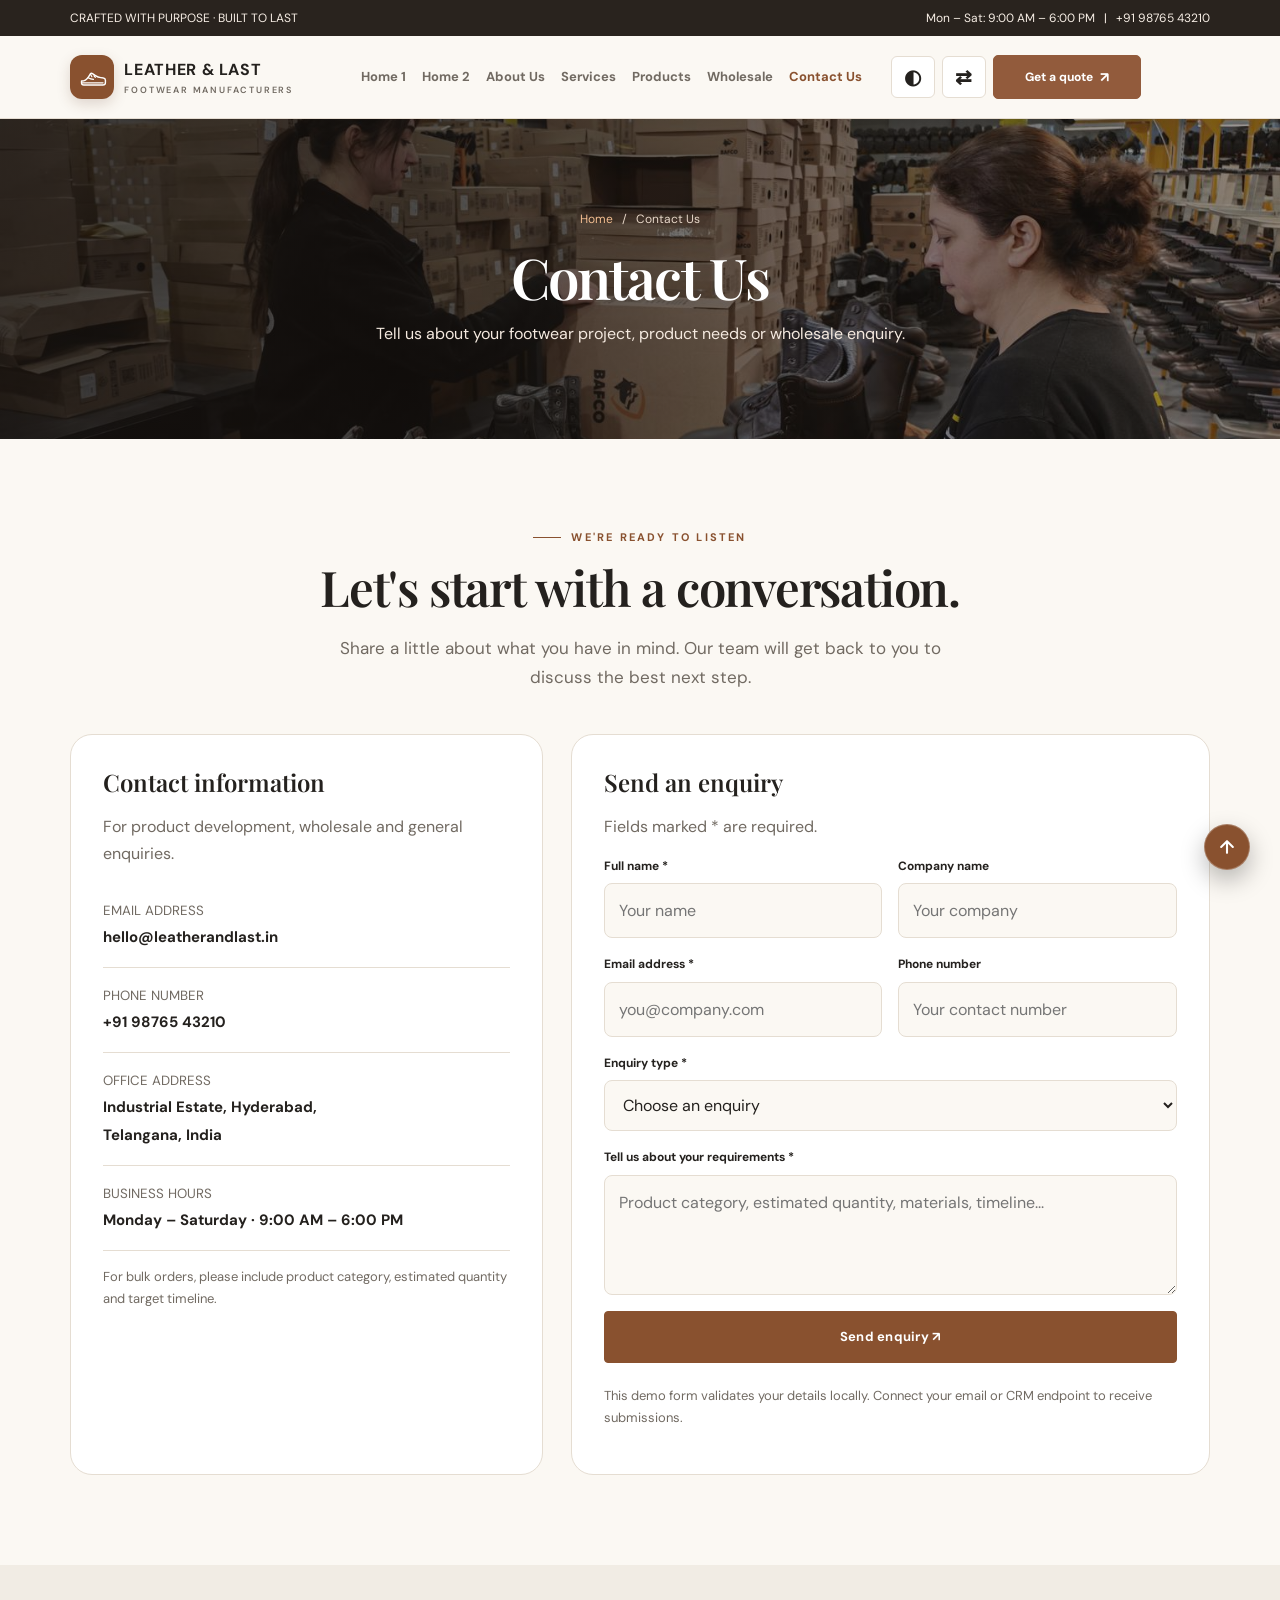
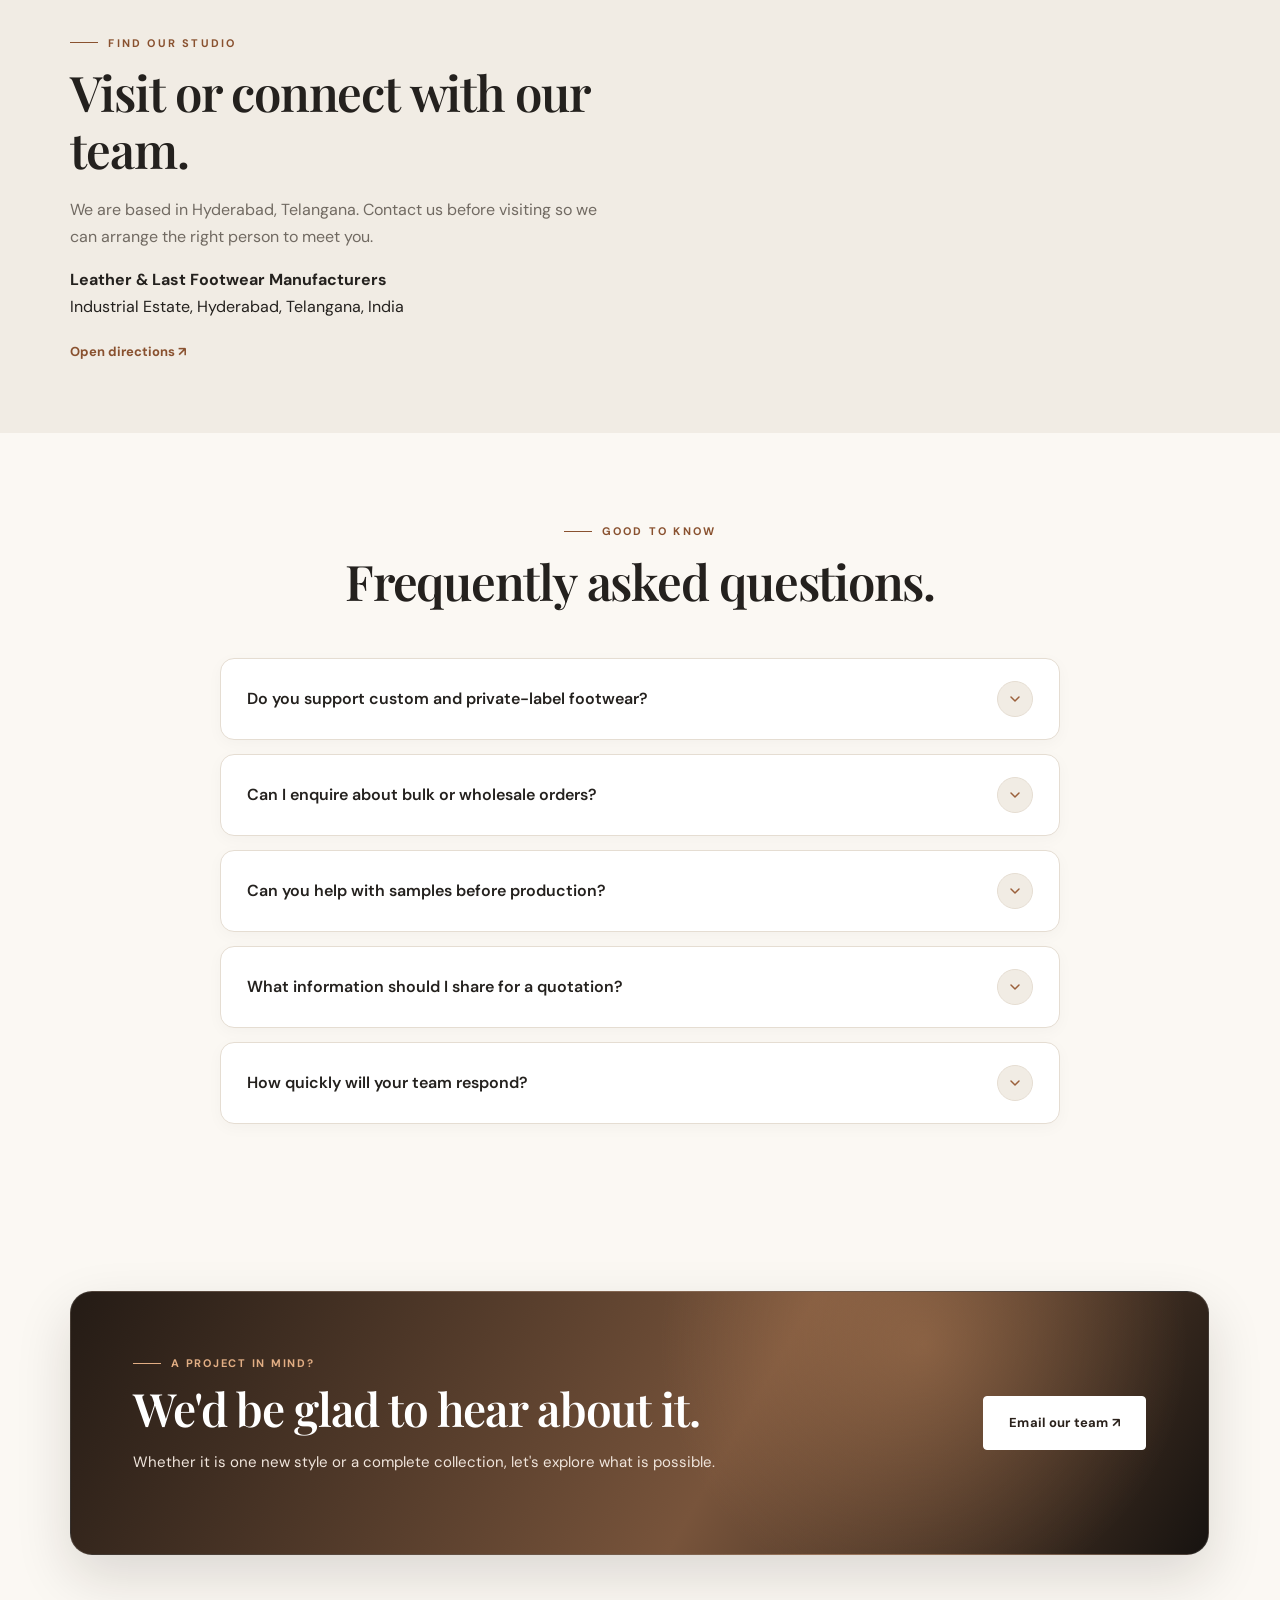
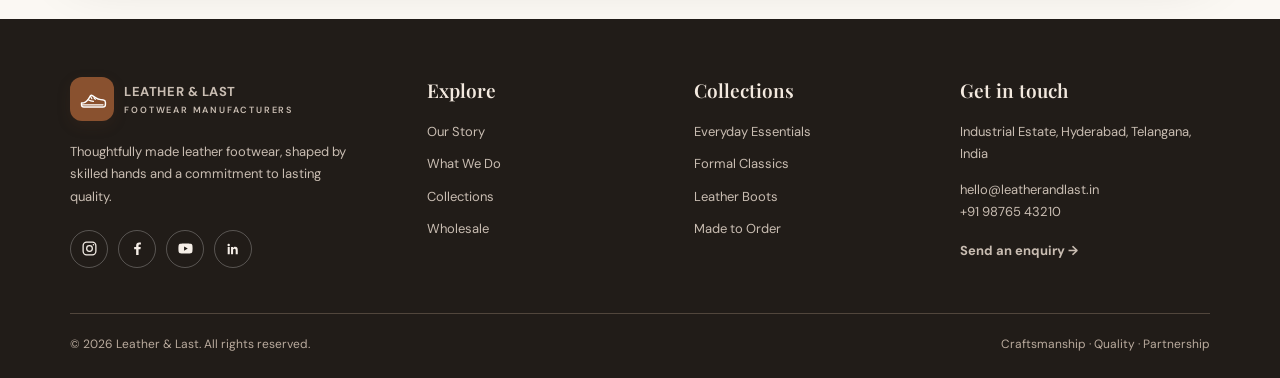
==== commit 7a365f1e: "feat(hero): update products and contact hero backgrounds with local assets and add new images" ====
--- a/contact.html
+++ b/contact.html
@@ -2,7 +2,7 @@
 <button class="tool" id="themeBtn" aria-label="Toggle light and dark theme" title="Toggle theme"><span class="tool-symbol" aria-hidden="true">◐</span><span class="tool-label">Theme</span></button>
 <button class="tool" id="rtlBtn" aria-label="Switch text direction" title="Switch LTR and RTL"><span class="tool-symbol rtl-symbol" aria-hidden="true">⇄</span><span class="tool-label">LTR / RTL</span></button>
 <a class="nav-contact" href="contact.html#contactForm">Get a quote <span>↗</span></a>
-</div></nav><div class="navtools"><button class="menu-btn" id="menuBtn" aria-label="Open menu" aria-expanded="false">☰</button></div></div></header><main><section class="page-hero" style="background-image:url('https://images.unsplash.com/photo-1486406146926-c627a92ad1ab?auto=format&fit=crop&w=1800&q=88')"><div class="container"><div class="crumb"><a href="index.html">Home</a> &nbsp; / &nbsp; Contact Us</div><h1 class="display">Contact Us</h1><p>Tell us about your footwear project, product needs or wholesale enquiry.</p></div></section><section class="section"><div class="container"><div class="section-head center"><span class="eyebrow">WE'RE READY TO LISTEN</span><h2 class="h2">Let's start with a conversation.</h2><p class="lead" style="margin:auto">Share a little about what you have in mind. Our team will get back to you to discuss the best next step.</p></div><div class="contact-grid"><aside class="contact-panel"><h3 class="h3">Contact information</h3><p class="muted">For product development, wholesale and general enquiries.</p><div class="contact-item"><small>EMAIL ADDRESS</small><strong>hello@leatherandlast.in</strong></div><div class="contact-item"><small>PHONE NUMBER</small><strong>+91 98765 43210</strong></div><div class="contact-item"><small>OFFICE ADDRESS</small><strong>Industrial Estate, Hyderabad,<br>Telangana, India</strong></div><div class="contact-item"><small>BUSINESS HOURS</small><strong>Monday – Saturday · 9:00 AM – 6:00 PM</strong></div><p class="notice">For bulk orders, please include product category, estimated quantity and target timeline.</p></aside><div class="form-panel"><h3 class="h3">Send an enquiry</h3><p class="muted">Fields marked * are required.</p><form id="contactForm"><div class="form-grid"><div class="field"><label for="name">Full name *</label><input id="name" name="name" required placeholder="Your name"></div><div class="field"><label for="company">Company name</label><input id="company" name="company" placeholder="Your company"></div><div class="field"><label for="email">Email address *</label><input id="email" name="email" type="email" required placeholder="you@company.com"></div><div class="field"><label for="phone">Phone number</label><input id="phone" name="phone" type="tel" placeholder="Your contact number"></div><div class="field full"><label for="type">Enquiry type *</label><select id="type" name="type" required><option value="">Choose an enquiry</option><option>Product development</option><option>Wholesale / bulk order</option><option>Private label manufacturing</option><option>General enquiry</option></select></div><div class="field full"><label for="message">Tell us about your requirements *</label><textarea id="message" name="message" required placeholder="Product category, estimated quantity, materials, timeline..."></textarea></div><div class="field full"><button class="btn" type="submit">Send enquiry ↗</button><p id="formStatus" class="notice" aria-live="polite">This demo form validates your details locally. Connect your email or CRM endpoint to receive submissions.</p></div></div></form></div></div></div></section>
+</div></nav><div class="navtools"><button class="menu-btn" id="menuBtn" aria-label="Open menu" aria-expanded="false">☰</button></div></div></header><main><section class="page-hero" style="background-image:url('assets/images/contact.png')"><div class="container"><div class="crumb"><a href="index.html">Home</a> &nbsp; / &nbsp; Contact Us</div><h1 class="display">Contact Us</h1><p>Tell us about your footwear project, product needs or wholesale enquiry.</p></div></section><section class="section"><div class="container"><div class="section-head center"><span class="eyebrow">WE'RE READY TO LISTEN</span><h2 class="h2">Let's start with a conversation.</h2><p class="lead" style="margin:auto">Share a little about what you have in mind. Our team will get back to you to discuss the best next step.</p></div><div class="contact-grid"><aside class="contact-panel"><h3 class="h3">Contact information</h3><p class="muted">For product development, wholesale and general enquiries.</p><div class="contact-item"><small>EMAIL ADDRESS</small><strong>hello@leatherandlast.in</strong></div><div class="contact-item"><small>PHONE NUMBER</small><strong>+91 98765 43210</strong></div><div class="contact-item"><small>OFFICE ADDRESS</small><strong>Industrial Estate, Hyderabad,<br>Telangana, India</strong></div><div class="contact-item"><small>BUSINESS HOURS</small><strong>Monday – Saturday · 9:00 AM – 6:00 PM</strong></div><p class="notice">For bulk orders, please include product category, estimated quantity and target timeline.</p></aside><div class="form-panel"><h3 class="h3">Send an enquiry</h3><p class="muted">Fields marked * are required.</p><form id="contactForm"><div class="form-grid"><div class="field"><label for="name">Full name *</label><input id="name" name="name" required placeholder="Your name"></div><div class="field"><label for="company">Company name</label><input id="company" name="company" placeholder="Your company"></div><div class="field"><label for="email">Email address *</label><input id="email" name="email" type="email" required placeholder="you@company.com"></div><div class="field"><label for="phone">Phone number</label><input id="phone" name="phone" type="tel" placeholder="Your contact number"></div><div class="field full"><label for="type">Enquiry type *</label><select id="type" name="type" required><option value="">Choose an enquiry</option><option>Product development</option><option>Wholesale / bulk order</option><option>Private label manufacturing</option><option>General enquiry</option></select></div><div class="field full"><label for="message">Tell us about your requirements *</label><textarea id="message" name="message" required placeholder="Product category, estimated quantity, materials, timeline..."></textarea></div><div class="field full"><button class="btn" type="submit">Send enquiry ↗</button><p id="formStatus" class="notice" aria-live="polite">This demo form validates your details locally. Connect your email or CRM endpoint to receive submissions.</p></div></div></form></div></div></div></section>
 <section class="section tight" style="background:var(--surface2)"><div class="container split"><div><span class="eyebrow">FIND OUR STUDIO</span><h2 class="h2">Visit or connect with our team.</h2><p class="muted">We are based in Hyderabad, Telangana. Contact us before visiting so we can arrange the right person to meet you.</p><p><b>Leather &amp; Last Footwear Manufacturers</b><br>Industrial Estate, Hyderabad, Telangana, India</p><a class="link-arrow" href="https://maps.google.com/?q=Industrial+Estate+Hyderabad+Telangana" target="_blank" rel="noopener">Open directions ↗</a></div><iframe class="mapframe" title="Map showing Hyderabad, Telangana" loading="lazy" src="https://maps.google.com/maps?q=Industrial%20Estate%20Hyderabad%20Telangana&t=&z=12&ie=UTF8&iwloc=&output=embed"></iframe></div></section>
 <section class="section"><div class="container"><div class="section-head center"><span class="eyebrow">GOOD TO KNOW</span><h2 class="h2">Frequently asked questions.</h2></div><div class="faq"><details><summary>Do you support custom and private-label footwear?</summary><p>Yes. We can discuss product development based on your design brief, reference sample or early concept, including materials and branding details.</p></details><details><summary>Can I enquire about bulk or wholesale orders?</summary><p>Absolutely. Use the enquiry form and select Wholesale / bulk order. Include the product category, estimated quantity and preferred timeline.</p></details><details><summary>Can you help with samples before production?</summary><p>Sampling and product review can be discussed as part of the development process. Requirements depend on the style and specifications.</p></details><details><summary>What information should I share for a quotation?</summary><p>Share product references, materials, size range, estimated quantities, target market and expected delivery window.</p></details><details><summary>How quickly will your team respond?</summary><p>We aim to respond during business hours. Response time may vary depending on the details and scope of your enquiry.</p></details></div></div></section>
 <section class="section tight"><div class="container"><div class="cta reveal" style="background-image:linear-gradient(105deg,rgba(25,18,14,.94),rgba(25,18,14,.70)),url('https://images.pexels.com/photos/3184465/pexels-photo-3184465.jpeg?auto=compress&cs=tinysrgb&w=1800');background-position:center;background-size:cover"><div><span class="eyebrow">A PROJECT IN MIND?</span><h2 class="h2" style="color:white">We'd be glad to hear about it.</h2><p>Whether it is one new style or a complete collection, let's explore what is possible.</p></div><a class="btn light" href="mailto:hello@leatherandlast.in">Email our team ↗</a></div></div></section></main><footer class="footer"><div class="container"><div class="footer-grid"><div><a class="brand" href="index.html"><span class="brandmark" aria-hidden="true"><svg viewBox="0 0 48 48" role="img" focusable="false"><path d="M7 29.5c4.7-.2 8.1-2.4 10.6-6.2l3.1-4.7c.7-1.1 2.1-1.4 3.2-.7l4.7 3.1c2.5 1.7 5.2 2.8 8.2 3.2l4.2.6c1.7.2 3 1.7 3 3.4v3.4c0 2.2-1.8 4-4 4H10.5A3.5 3.5 0 0 1 7 32.1z" fill="none" stroke="currentColor" stroke-width="2.2" stroke-linecap="round" stroke-linejoin="round"/><path d="M17.3 24.2c2.4 1.4 5.3 2.3 8.3 2.6m-4.8-8.1 2.2 4.1m3.3-1.5 2.1 2.4M8.4 32.2h32" fill="none" stroke="currentColor" stroke-width="1.8" stroke-linecap="round"/></svg></span><span>LEATHER &amp; LAST<small style="color:#c9bdb2">FOOTWEAR MANUFACTURERS</small></span></a><p style="max-width:290px;margin-top:20px">Thoughtfully made leather footwear, shaped by skilled hands and a commitment to lasting quality.</p><div class="footer-social" aria-label="Social media">
--- a/assets/style.css
+++ b/assets/style.css
@@ -1,5 +1,5 @@
 @import url('https://fonts.googleapis.com/css2?family=DM+Sans:wght@400;500;600;700&family=Playfair+Display:wght@500;600;700&display=swap');
-:root{--bg:#fbf8f3;--surface:#fff;--surface2:#f1ece4;--text:#24211e;--muted:#716a62;--line:#e5ddd2;--accent:#9b603b;--accent2:#c58b5f;--nav:#fbf8f3;--shadow:0 18px 50px rgba(45,31,20,.10);--radius:22px}*{box-sizing:border-box}html{scroll-behavior:smooth;scroll-padding-top:90px}body{margin:0;background:var(--bg);color:var(--text);font:16px/1.7 'DM Sans',sans-serif;transition:background .25s,color .25s}body.dark{--bg:#171614;--surface:#22201d;--surface2:#2b2824;--text:#f6f0e8;--muted:#c0b5a8;--line:#3c3731;--nav:#1c1a17;--shadow:0 18px 50px rgba(0,0,0,.28);--accent:#d39a70;--accent2:#e3b28d}body[dir=rtl]{font-family:'DM Sans',sans-serif}a{color:inherit;text-decoration:none}img{display:block;max-width:100%;width:100%;object-fit:cover}button,input,textarea,select{font:inherit}.container{width:min(1160px,calc(100% - 44px));margin:auto}.topline{background:#29231e;color:#f7eee5;font-size:12px;padding:8px 0}.topline .container{display:flex;justify-content:space-between;gap:20px}.header{position:sticky;top:0;z-index:50;background:var(--nav);border-bottom:1px solid var(--line);backdrop-filter:blur(16px)}.navwrap{height:82px;display:flex;align-items:center;justify-content:space-between;gap:20px}.brand{display:flex;align-items:center;gap:11px;font-weight:700;letter-spacing:.04em}.brandmark{width:42px;height:42px;border-radius:50%;display:grid;place-items:center;background:var(--accent);color:white;font-family:Georgia;font-size:21px}.brand small{display:block;font-size:9px;letter-spacing:.2em;color:var(--muted);font-weight:600}.navlinks{display:flex;align-items:center;gap:24px;font-size:13px;font-weight:700}.navlinks a{color:var(--muted);transition:.2s}.navlinks a:hover,.navlinks a.active{color:var(--accent)}.navtools{display:flex;align-items:center;gap:8px}.tool,.menu-btn{border:1px solid var(--line);background:var(--surface);color:var(--text);border-radius:50px;padding:9px 12px;cursor:pointer;font-size:12px}.menu-btn{display:none}.btn{display:inline-flex;align-items:center;justify-content:center;gap:10px;padding:14px 22px;border-radius:4px;background:var(--accent);color:#fff;border:1px solid var(--accent);font-weight:700;font-size:13px;letter-spacing:.02em;transition:.25s;cursor:pointer}.btn:hover{background:var(--text);border-color:var(--text);transform:translateY(-2px)}.btn.outline{background:transparent;color:var(--text);border-color:var(--line)}.btn.light{background:#fff;color:#2a211b;border-color:#fff}.eyebrow{color:var(--accent);font-size:11px;font-weight:700;letter-spacing:.2em;text-transform:uppercase;display:flex;align-items:center;gap:10px}.eyebrow:before{content:'';width:28px;height:1px;background:currentColor}.center{text-align:center}.center .eyebrow{justify-content:center}.display{font:600 clamp(42px,6vw,76px)/1.08 'Playfair Display',serif;letter-spacing:-.035em;margin:18px 0}.h2{font:600 clamp(32px,4vw,49px)/1.16 'Playfair Display',serif;letter-spacing:-.025em;margin:12px 0 18px}.h3{font:600 24px/1.25 'Playfair Display',serif;margin:0 0 10px}.lead{font-size:17px;color:var(--muted);max-width:650px}.muted{color:var(--muted)}.section{padding:94px 0}.section.tight{padding:66px 0}.section-head{max-width:720px;margin-bottom:42px}.section-head.center{margin-left:auto;margin-right:auto}.hero{min-height:680px;display:flex;align-items:center;position:relative;color:white;background-size:cover;background-position:center;isolation:isolate}.hero:before{content:'';position:absolute;inset:0;background:linear-gradient(90deg,rgba(20,16,13,.82),rgba(20,16,13,.22));z-index:-1}.hero-content{max-width:710px;padding:100px 0}.hero .eyebrow{color:#e7b58d}.hero p{color:#eee2d7;max-width:560px;font-size:18px;margin:22px 0 32px}.hero .display{max-width:760px}.hero-actions{display:flex;gap:12px;flex-wrap:wrap}.hero-note{position:absolute;right:5%;bottom:44px;border-left:1px solid rgba(255,255,255,.55);padding-left:18px;font-size:12px;color:#f2e8df}.grid{display:grid;gap:24px}.grid.two{grid-template-columns:repeat(2,1fr)}.grid.three{grid-template-columns:repeat(3,1fr)}.grid.four{grid-template-columns:repeat(4,1fr)}.split{display:grid;grid-template-columns:1fr 1fr;gap:70px;align-items:center}.photo{border-radius:var(--radius);overflow:hidden;position:relative;box-shadow:var(--shadow)}.photo img{height:100%;min-height:390px;transition:transform .7s}.photo:hover img{transform:scale(1.04)}.photo.tall img{min-height:560px}.photo-caption{position:absolute;bottom:18px;left:18px;background:rgba(25,20,16,.82);color:white;padding:12px 16px;font-size:12px;letter-spacing:.06em}.card{background:var(--surface);border:1px solid var(--line);border-radius:var(--radius);overflow:hidden;box-shadow:var(--shadow);transition:transform .3s,border .3s}.card:hover{transform:translateY(-7px);border-color:var(--accent2)}.card img{height:245px}.card-body{padding:24px}.card-body p{color:var(--muted);margin:0 0 16px}.tag{font-size:10px;text-transform:uppercase;letter-spacing:.15em;color:var(--accent);font-weight:700}.link-arrow{color:var(--accent);font-size:13px;font-weight:700}.statband{background:var(--surface2);border-block:1px solid var(--line)}.stats{display:grid;grid-template-columns:repeat(4,1fr);gap:20px;padding:35px 0}.stat strong{font:600 42px 'Playfair Display';display:block}.stat span{font-size:12px;color:var(--muted);text-transform:uppercase;letter-spacing:.1em}.quote{font:italic 23px/1.5 'Playfair Display';max-width:800px;margin:0 auto 22px}.avatar{width:46px;height:46px;border-radius:50%;object-fit:cover}.testimonial{padding:36px;background:var(--surface2);border-radius:var(--radius);text-align:center}.cta{background:linear-gradient(110deg,rgba(31,23,18,.92),rgba(31,23,18,.62)),url(https://images.unsplash.com/photo-1586528116311-ad8dd3c8310d?auto=format&fit=crop&w=1200&q=85) center/cover;color:white;border-radius:var(--radius);padding:58px;display:flex;justify-content:space-between;align-items:center;gap:30px}.cta p{color:#e7d8cb;max-width:550px}.page-hero{min-height:350px;display:grid;place-items:center;text-align:center;color:white;background-size:cover;background-position:center;position:relative;isolation:isolate}.page-hero:before{content:'';position:absolute;inset:0;background:rgba(25,18,13,.66);z-index:-1}.page-hero .display{font-size:clamp(40px,5vw,60px);margin:10px 0}.crumb{font-size:12px;color:#e7d7c9}.crumb a{color:#f1bd91}.process{display:grid;grid-template-columns:repeat(4,1fr);gap:18px}.step{padding:26px;border-top:2px solid var(--accent);background:var(--surface)}.step b{font:600 34px 'Playfair Display';color:var(--accent2)}.step p{color:var(--muted);font-size:14px}.feature{display:flex;gap:17px;padding:20px 0;border-bottom:1px solid var(--line)}.feature-icon{width:48px;height:48px;flex:none;border-radius:50%;background:var(--surface2);display:grid;place-items:center;color:var(--accent);font-size:20px}.feature h3{font-size:18px;margin:0 0 5px}.feature p{margin:0;color:var(--muted);font-size:14px}.faq{max-width:850px;margin:auto}.faq details{background:var(--surface);border:1px solid var(--line);border-radius:12px;margin:12px 0;padding:19px 22px}.faq summary{font-weight:700;cursor:pointer}.faq details p{color:var(--muted);margin-bottom:0}.contact-grid{display:grid;grid-template-columns:.85fr 1.15fr;gap:28px}.contact-panel,.form-panel{background:var(--surface);border:1px solid var(--line);border-radius:var(--radius);padding:32px}.contact-item{padding:17px 0;border-bottom:1px solid var(--line)}.contact-item small{color:var(--muted);display:block}.contact-item strong{font-size:15px}.form-grid{display:grid;grid-template-columns:1fr 1fr;gap:16px}.field{display:flex;flex-direction:column;gap:7px}.field.full{grid-column:1/-1}.field label{font-size:12px;font-weight:700}.field input,.field textarea,.field select{width:100%;padding:13px 14px;border-radius:8px;border:1px solid var(--line);background:var(--bg);color:var(--text);outline:none}.field input:focus,.field textarea:focus{border-color:var(--accent)}.field textarea{min-height:120px;resize:vertical}.mapframe{width:100%;height:340px;border:0;border-radius:var(--radius);filter:grayscale(.25)}.footer{background:#211c18;color:#f3e9df;padding:68px 0 24px}.footer-grid{display:grid;grid-template-columns:1.4fr 1fr 1fr 1.1fr;gap:40px}.footer p,.footer a{color:#c9bdb2;font-size:13px}.footer h3{font:600 19px 'Playfair Display';margin:0 0 18px}.footer-links{display:grid;gap:10px}.footer-bottom{border-top:1px solid #51463c;margin-top:45px;padding-top:20px;display:flex;justify-content:space-between;color:#b9aa9d;font-size:12px}.reveal{opacity:0;transform:translateY(22px);transition:opacity .7s,transform .7s}.reveal.visible{opacity:1;transform:none}.badge{display:inline-block;background:var(--surface2);padding:6px 10px;border-radius:50px;font-size:11px;color:var(--accent);font-weight:700}.product-price{color:var(--accent);font-weight:700}.image-strip{display:grid;grid-template-columns:1.3fr .8fr .8fr;gap:15px}.image-strip img{height:260px;border-radius:15px}.image-strip img:first-child{height:360px}.notice{margin-top:15px;font-size:13px;color:var(--muted)}
+:root{--bg:#fbf8f3;--surface:#fff;--surface2:#f1ece4;--text:#24211e;--muted:#716a62;--line:#e5ddd2;--accent:#9b603b;--accent2:#c58b5f;--nav:#fbf8f3;--shadow:0 18px 50px rgba(45,31,20,.10);--radius:22px}*{box-sizing:border-box}html{scroll-behavior:smooth;scroll-padding-top:90px}body{margin:0;background:var(--bg);color:var(--text);font:16px/1.7 'DM Sans',sans-serif;transition:background .25s,color .25s}body.dark{--bg:#171614;--surface:#22201d;--surface2:#2b2824;--text:#f6f0e8;--muted:#c0b5a8;--line:#3c3731;--nav:#1c1a17;--shadow:0 18px 50px rgba(0,0,0,.28);--accent:#d39a70;--accent2:#e3b28d}body[dir=rtl]{font-family:'DM Sans',sans-serif}a{color:inherit;text-decoration:none}img{display:block;max-width:100%;width:100%;object-fit:cover}button,input,textarea,select{font:inherit}.container{width:min(1160px,calc(100% - 44px));margin:auto}.topline{background:#29231e;color:#f7eee5;font-size:12px;padding:8px 0}.topline .container{display:flex;justify-content:space-between;gap:20px}.header{position:sticky;top:0;z-index:50;background:var(--nav);border-bottom:1px solid var(--line);backdrop-filter:blur(16px)}.navwrap{height:82px;display:flex;align-items:center;justify-content:space-between;gap:20px}.brand{display:flex;align-items:center;gap:11px;font-weight:700;letter-spacing:.04em}.brandmark{width:42px;height:42px;border-radius:50%;display:grid;place-items:center;background:var(--accent);color:white;font-family:Georgia;font-size:21px}.brand small{display:block;font-size:9px;letter-spacing:.2em;color:var(--muted);font-weight:600}.navlinks{display:flex;align-items:center;gap:24px;font-size:13px;font-weight:700}.navlinks a{color:var(--muted);transition:.2s}.navlinks a:hover,.navlinks a.active{color:var(--accent)}.navtools{display:flex;align-items:center;gap:8px}.tool,.menu-btn{border:1px solid var(--line);background:var(--surface);color:var(--text);border-radius:50px;padding:9px 12px;cursor:pointer;font-size:12px}.menu-btn{display:none}.btn{display:inline-flex;align-items:center;justify-content:center;gap:10px;padding:14px 22px;border-radius:4px;background:var(--accent);color:#fff;border:1px solid var(--accent);font-weight:700;font-size:13px;letter-spacing:.02em;transition:.25s;cursor:pointer}.btn:hover{background:var(--text);border-color:var(--text);color:var(--bg);transform:translateY(-2px)}.btn:hover *{color:var(--bg)}.btn.outline{background:transparent;color:var(--text);border-color:var(--line)}.btn.outline:hover{background:var(--text);border-color:var(--text);color:var(--bg)}.btn.light{background:#fff;color:#2a211b;border-color:#fff}.btn.light:hover{background:var(--text);border-color:var(--text);color:var(--bg)}.eyebrow{color:var(--accent);font-size:11px;font-weight:700;letter-spacing:.2em;text-transform:uppercase;display:flex;align-items:center;gap:10px}.eyebrow:before{content:'';width:28px;height:1px;background:currentColor}.center{text-align:center}.center .eyebrow{justify-content:center}.display{font:600 clamp(42px,6vw,76px)/1.08 'Playfair Display',serif;letter-spacing:-.035em;margin:18px 0}.h2{font:600 clamp(32px,4vw,49px)/1.16 'Playfair Display',serif;letter-spacing:-.025em;margin:12px 0 18px}.h3{font:600 24px/1.25 'Playfair Display',serif;margin:0 0 10px}.lead{font-size:17px;color:var(--muted);max-width:650px}.muted{color:var(--muted)}.section{padding:94px 0}.section.tight{padding:66px 0}.section-head{max-width:720px;margin-bottom:42px}.section-head.center{margin-left:auto;margin-right:auto}.hero{min-height:680px;display:flex;align-items:center;position:relative;color:white;background-size:cover;background-position:center;isolation:isolate}.hero:before{content:'';position:absolute;inset:0;background:linear-gradient(90deg,rgba(20,16,13,.82),rgba(20,16,13,.22));z-index:-1}.hero-content{max-width:710px;padding:100px 0}.hero .eyebrow{color:#e7b58d}.hero p{color:#eee2d7;max-width:560px;font-size:18px;margin:22px 0 32px}.hero .display{max-width:760px}.hero-actions{display:flex;gap:12px;flex-wrap:wrap}.hero-note{position:absolute;right:5%;bottom:44px;border-left:1px solid rgba(255,255,255,.55);padding-left:18px;font-size:12px;color:#f2e8df}.grid{display:grid;gap:24px}.grid.two{grid-template-columns:repeat(2,1fr)}.grid.three{grid-template-columns:repeat(3,1fr)}.grid.four{grid-template-columns:repeat(4,1fr)}.split{display:grid;grid-template-columns:1fr 1fr;gap:70px;align-items:center}.photo{border-radius:var(--radius);overflow:hidden;position:relative;box-shadow:var(--shadow)}.photo img{height:100%;min-height:390px;transition:transform .7s}.photo:hover img{transform:scale(1.04)}.photo.tall img{min-height:560px}.photo-caption{position:absolute;bottom:18px;left:18px;background:rgba(25,20,16,.82);color:white;padding:12px 16px;font-size:12px;letter-spacing:.06em}.card{background:var(--surface);border:1px solid var(--line);border-radius:var(--radius);overflow:hidden;box-shadow:var(--shadow);transition:transform .3s,border .3s}.card:hover{transform:translateY(-7px);border-color:var(--accent2)}.card img{height:245px}.card-body{padding:24px}.card-body p{color:var(--muted);margin:0 0 16px}.tag{font-size:10px;text-transform:uppercase;letter-spacing:.15em;color:var(--accent);font-weight:700}.link-arrow{color:var(--accent);font-size:13px;font-weight:700}.statband{background:var(--surface2);border-block:1px solid var(--line)}.stats{display:grid;grid-template-columns:repeat(4,1fr);gap:20px;padding:35px 0}.stat strong{font:600 42px 'Playfair Display';display:block}.stat span{font-size:12px;color:var(--muted);text-transform:uppercase;letter-spacing:.1em}.quote{font:italic 23px/1.5 'Playfair Display';max-width:800px;margin:0 auto 22px}.avatar{width:46px;height:46px;border-radius:50%;object-fit:cover}.testimonial{padding:36px;background:var(--surface2);border-radius:var(--radius);text-align:center}.cta{background:linear-gradient(110deg,rgba(31,23,18,.92),rgba(31,23,18,.62)),url(https://images.unsplash.com/photo-1586528116311-ad8dd3c8310d?auto=format&fit=crop&w=1200&q=85) center/cover;color:white;border-radius:var(--radius);padding:58px;display:flex;justify-content:space-between;align-items:center;gap:30px}.cta p{color:#e7d8cb;max-width:550px}.page-hero{min-height:350px;display:grid;place-items:center;text-align:center;color:white;background-size:cover;background-position:center;position:relative;isolation:isolate}.page-hero:before{content:'';position:absolute;inset:0;background:rgba(25,18,13,.66);z-index:-1}.page-hero .display{font-size:clamp(40px,5vw,60px);margin:10px 0}.crumb{font-size:12px;color:#e7d7c9}.crumb a{color:#f1bd91}.process{display:grid;grid-template-columns:repeat(4,1fr);gap:18px}.step{padding:26px;border-top:2px solid var(--accent);background:var(--surface)}.step b{font:600 34px 'Playfair Display';color:var(--accent2)}.step p{color:var(--muted);font-size:14px}.feature{display:flex;gap:17px;padding:20px 0;border-bottom:1px solid var(--line)}.feature-icon{width:48px;height:48px;flex:none;border-radius:50%;background:var(--surface2);display:grid;place-items:center;color:var(--accent);font-size:20px}.feature h3{font-size:18px;margin:0 0 5px}.feature p{margin:0;color:var(--muted);font-size:14px}.faq{max-width:850px;margin:auto}.faq details{background:var(--surface);border:1px solid var(--line);border-radius:12px;margin:12px 0;padding:19px 22px}.faq summary{font-weight:700;cursor:pointer}.faq details p{color:var(--muted);margin-bottom:0}.contact-grid{display:grid;grid-template-columns:.85fr 1.15fr;gap:28px}.contact-panel,.form-panel{background:var(--surface);border:1px solid var(--line);border-radius:var(--radius);padding:32px}.contact-item{padding:17px 0;border-bottom:1px solid var(--line)}.contact-item small{color:var(--muted);display:block}.contact-item strong{font-size:15px}.form-grid{display:grid;grid-template-columns:1fr 1fr;gap:16px}.field{display:flex;flex-direction:column;gap:7px}.field.full{grid-column:1/-1}.field label{font-size:12px;font-weight:700}.field input,.field textarea,.field select{width:100%;padding:13px 14px;border-radius:8px;border:1px solid var(--line);background:var(--bg);color:var(--text);outline:none}.field input:focus,.field textarea:focus{border-color:var(--accent)}.field textarea{min-height:120px;resize:vertical}.mapframe{width:100%;height:340px;border:0;border-radius:var(--radius);filter:grayscale(.25)}.footer{background:#211c18;color:#f3e9df;padding:68px 0 24px}.footer-grid{display:grid;grid-template-columns:1.4fr 1fr 1fr 1.1fr;gap:40px}.footer p,.footer a{color:#c9bdb2;font-size:13px}.footer h3{font:600 19px 'Playfair Display';margin:0 0 18px}.footer-links{display:grid;gap:10px}.footer-bottom{border-top:1px solid #51463c;margin-top:45px;padding-top:20px;display:flex;justify-content:space-between;color:#b9aa9d;font-size:12px}.reveal{opacity:0;transform:translateY(22px);transition:opacity .7s,transform .7s}.reveal.visible{opacity:1;transform:none}.badge{display:inline-block;background:var(--surface2);padding:6px 10px;border-radius:50px;font-size:11px;color:var(--accent);font-weight:700}.product-price{color:var(--accent);font-weight:700}.image-strip{display:grid;grid-template-columns:1.3fr .8fr .8fr;gap:15px}.image-strip img{height:260px;border-radius:15px}.image-strip img:first-child{height:360px}.notice{margin-top:15px;font-size:13px;color:var(--muted)}
 @media(max-width:1000px){.navlinks{gap:13px;font-size:12px}.navtools .tool{padding:8px}.split{gap:35px}.footer-grid{grid-template-columns:repeat(2,1fr)}}
 @media(max-width:780px){.topline{display:none}.navwrap{height:72px}.menu-btn{display:inline-flex}.navlinks{display:none;position:absolute;top:72px;left:0;right:0;background:var(--nav);padding:18px 24px 25px;border-bottom:1px solid var(--line);flex-direction:column;align-items:stretch;gap:0;box-shadow:var(--shadow)}.navlinks.open{display:flex}.navlinks a{padding:12px 0;border-bottom:1px solid var(--line)}.navtools{margin-left:auto}.navtools .tool{font-size:11px}.hero{min-height:600px}.hero-content{padding:75px 0}.hero-note{display:none}.section{padding:70px 0}.grid.three,.grid.four{grid-template-columns:repeat(2,1fr)}.split{grid-template-columns:1fr;gap:30px}.photo img,.photo.tall img{min-height:300px;max-height:420px}.stats{grid-template-columns:repeat(2,1fr)}.process{grid-template-columns:repeat(2,1fr)}.contact-grid{grid-template-columns:1fr}.cta{padding:35px;display:block}.cta .btn{margin-top:10px}.page-hero{min-height:300px}}
 @media(max-width:520px){.container{width:min(100% - 30px,1160px)}.brand{font-size:12px}.brandmark{width:36px;height:36px}.navtools{gap:5px}.navtools .tool{padding:8px}.grid.two,.grid.three,.grid.four{grid-template-columns:1fr}.card img{height:230px}.display{font-size:43px}.hero p{font-size:16px}.hero-actions .btn{width:100%}.stats{gap:10px}.stat strong{font-size:34px}.process{grid-template-columns:1fr}.form-grid{grid-template-columns:1fr}.field.full{grid-column:auto}.footer-grid{grid-template-columns:1fr;gap:28px}.footer-bottom{display:block;line-height:2}.image-strip{grid-template-columns:1fr 1fr}.image-strip img,.image-strip img:first-child{height:180px}.image-strip img:first-child{grid-column:1/-1}.contact-panel,.form-panel{padding:23px}.section-head{margin-bottom:28px}}
@@ -780,7 +780,12 @@
   background:transparent!important;
 }
 .product-grid .product-card .product-actions .link-arrow:hover{
-  background:var(--surface2)!important;
+  background:var(--text)!important;
+  border-color:var(--text)!important;
+  color:var(--bg)!important;
+}
+.product-grid .product-card .product-actions .link-arrow:hover *{
+  color:var(--bg)!important;
 }
 @media(max-width:1000px){
   .product-grid{grid-template-columns:repeat(2,minmax(0,1fr))!important;gap:20px!important}
@@ -2032,7 +2037,11 @@
 .hero.hero-home-one .hero-btn-primary:hover {
   background: var(--text) !important;
   border-color: var(--text) !important;
+  color: var(--bg) !important;
   transform: translateY(-2px) !important;
+}
+.hero.hero-home-one .hero-btn-primary:hover * {
+  color: var(--bg) !important;
 }
 
 .hero.hero-home-one .hero-btn-secondary {
@@ -2304,3 +2313,106 @@
     transform: none !important;
   }
 }
+
+/* ==========================================================================
+   V16: Accessible High-Contrast Button Hover States in Dark Theme
+   Fixes invisible text on hover across products, cards, hero & all pages
+   ========================================================================== */
+body.dark .btn:hover,
+body.dark button.btn:hover,
+body.dark a.btn:hover,
+body.dark .btn.outline:hover,
+body.dark .btn.light:hover,
+body.dark .hero.hero-home-one .hero-btn-primary:hover,
+body.dark .hero.hero-home-one .hero-btn-secondary:hover,
+body.dark .product-grid .product-card .product-actions .add-cart:hover,
+body.dark .product-grid .product-card .product-actions .link-arrow:hover,
+body.dark .product-toolbar .btn:hover,
+body.dark .cart-drawer .btn:hover,
+body.dark .cart-drawer .btn.outline:hover,
+body.dark .cart-foot .btn:hover,
+body.dark .form-panel .btn:hover,
+body.dark .cta .btn:hover,
+body.dark .craft-story-actions .btn:hover,
+body.dark .hero-actions .btn:hover {
+  background: #f6f0e8 !important;
+  border-color: #f6f0e8 !important;
+  color: #171614 !important;
+  box-shadow: 0 8px 24px rgba(0, 0, 0, 0.45) !important;
+}
+
+body.dark .btn:hover *,
+body.dark button.btn:hover *,
+body.dark a.btn:hover *,
+body.dark .btn.outline:hover *,
+body.dark .btn.light:hover *,
+body.dark .product-grid .product-card .product-actions .add-cart:hover *,
+body.dark .product-grid .product-card .product-actions .link-arrow:hover *,
+body.dark .hero.hero-home-one .hero-btn-primary:hover *,
+body.dark .hero.hero-home-one .hero-btn-secondary:hover *,
+body.dark .product-toolbar .btn:hover *,
+body.dark .cart-drawer .btn:hover *,
+body.dark .cart-foot .btn:hover *,
+body.dark .form-panel .btn:hover *,
+body.dark .cta .btn:hover * {
+  color: #171614 !important;
+}
+
+/* Enquiry Cart badge inverted color when parent cart-open button is hovered */
+body.dark .btn.cart-open:hover .cart-count {
+  background: #171614 !important;
+  color: #f6f0e8 !important;
+}
+
+/* Cart drawer secondary controls hover */
+body.dark .cart-close:hover,
+body.dark .qty-control button:hover {
+  background: #f6f0e8 !important;
+  border-color: #f6f0e8 !important;
+  color: #171614 !important;
+}
+
+/* Header CTA and tool buttons in dark theme */
+body.dark .nav-contact:hover {
+  background: #f6f0e8 !important;
+  border-color: #f6f0e8 !important;
+  color: #171614 !important;
+}
+body.dark .nav-contact:hover * {
+  color: #171614 !important;
+}
+
+body.dark .tool:hover,
+body.dark .menu-btn:hover {
+  background: var(--surface2) !important;
+  border-color: var(--accent) !important;
+  color: var(--text) !important;
+}
+
+/* ==========================================================================
+   V17: 2x2 Card Alignment for Process Steps Section on 1024px Viewports
+   Applies across all pages (home-2, about, services, products, wholesale)
+   ========================================================================== */
+@media (max-width: 1050px) {
+  .process,
+  .grid.four {
+    grid-template-columns: repeat(2, minmax(0, 1fr)) !important;
+    gap: 22px !important;
+  }
+  .process .step {
+    display: flex !important;
+    flex-direction: column !important;
+    height: 100% !important;
+    box-sizing: border-box !important;
+  }
+}
+
+@media (max-width: 520px) {
+  .process,
+  .grid.four {
+    grid-template-columns: 1fr !important;
+    gap: 16px !important;
+  }
+}
+
+
